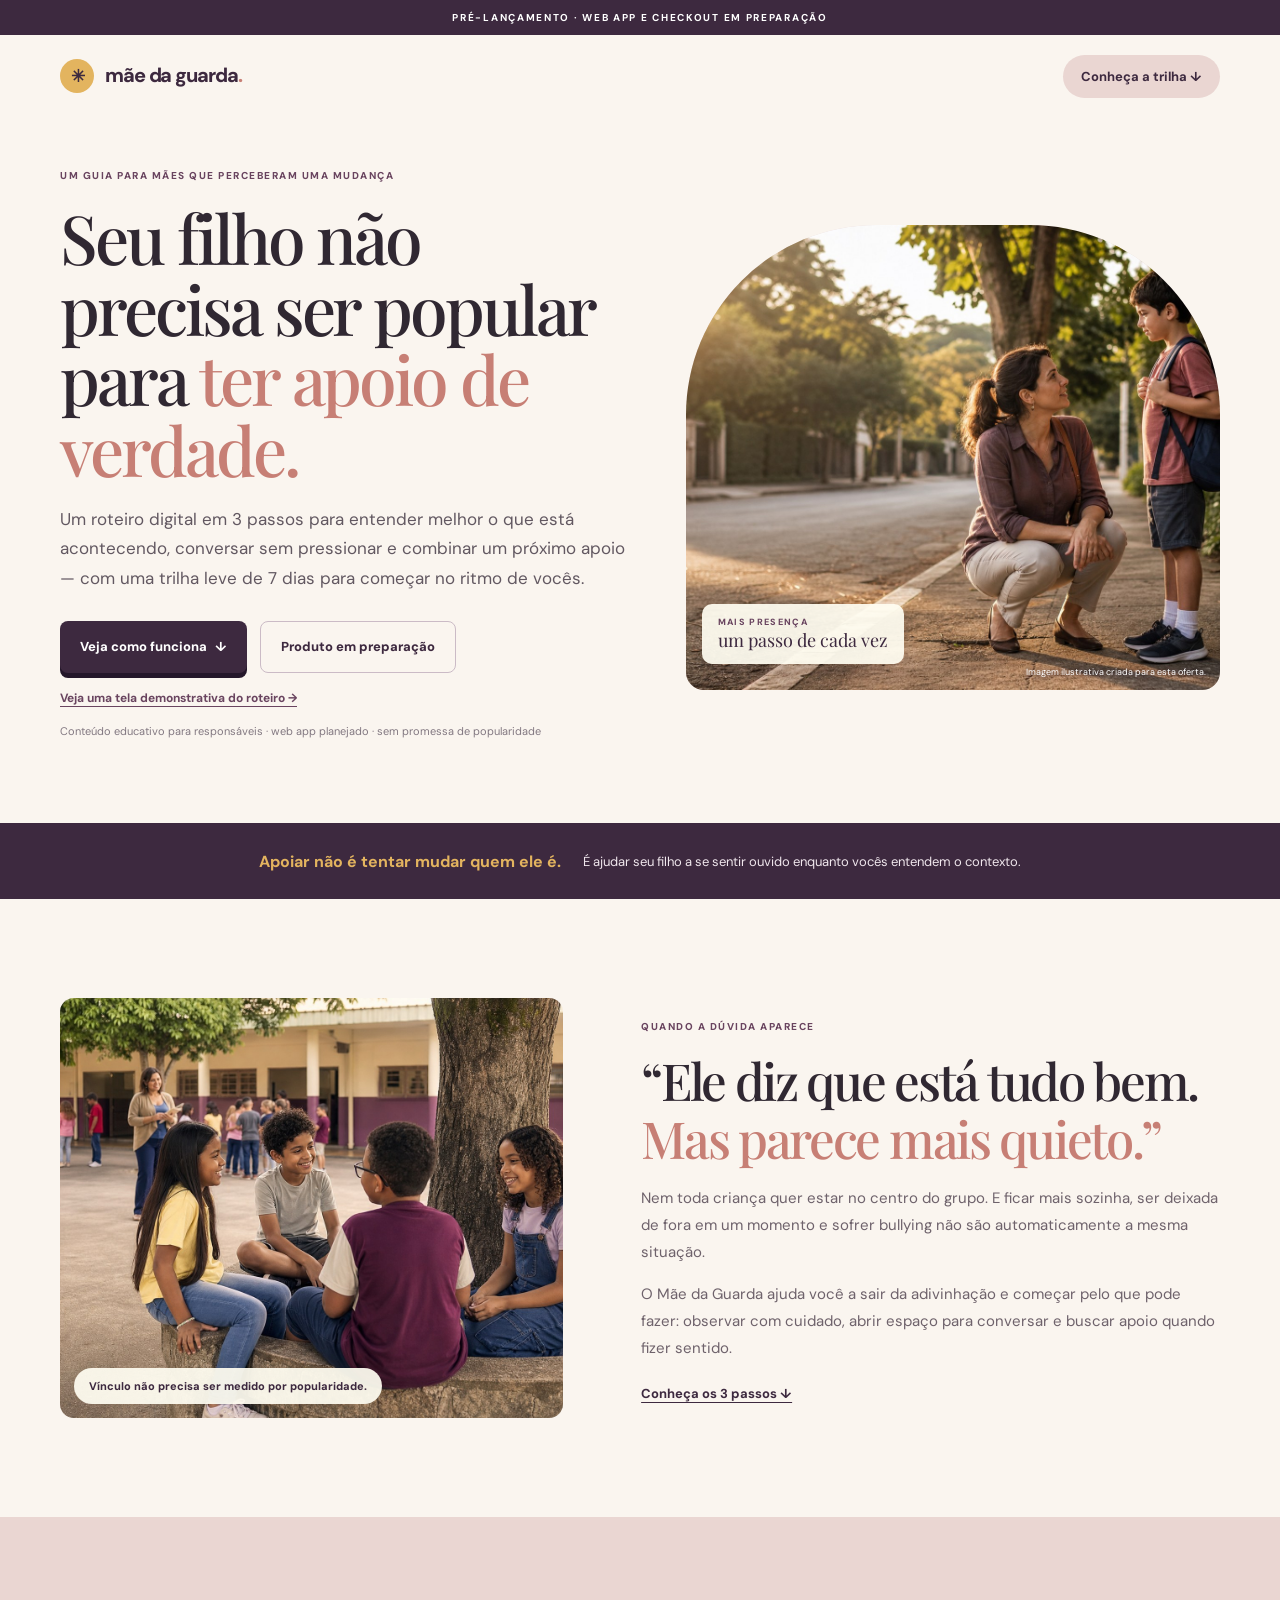
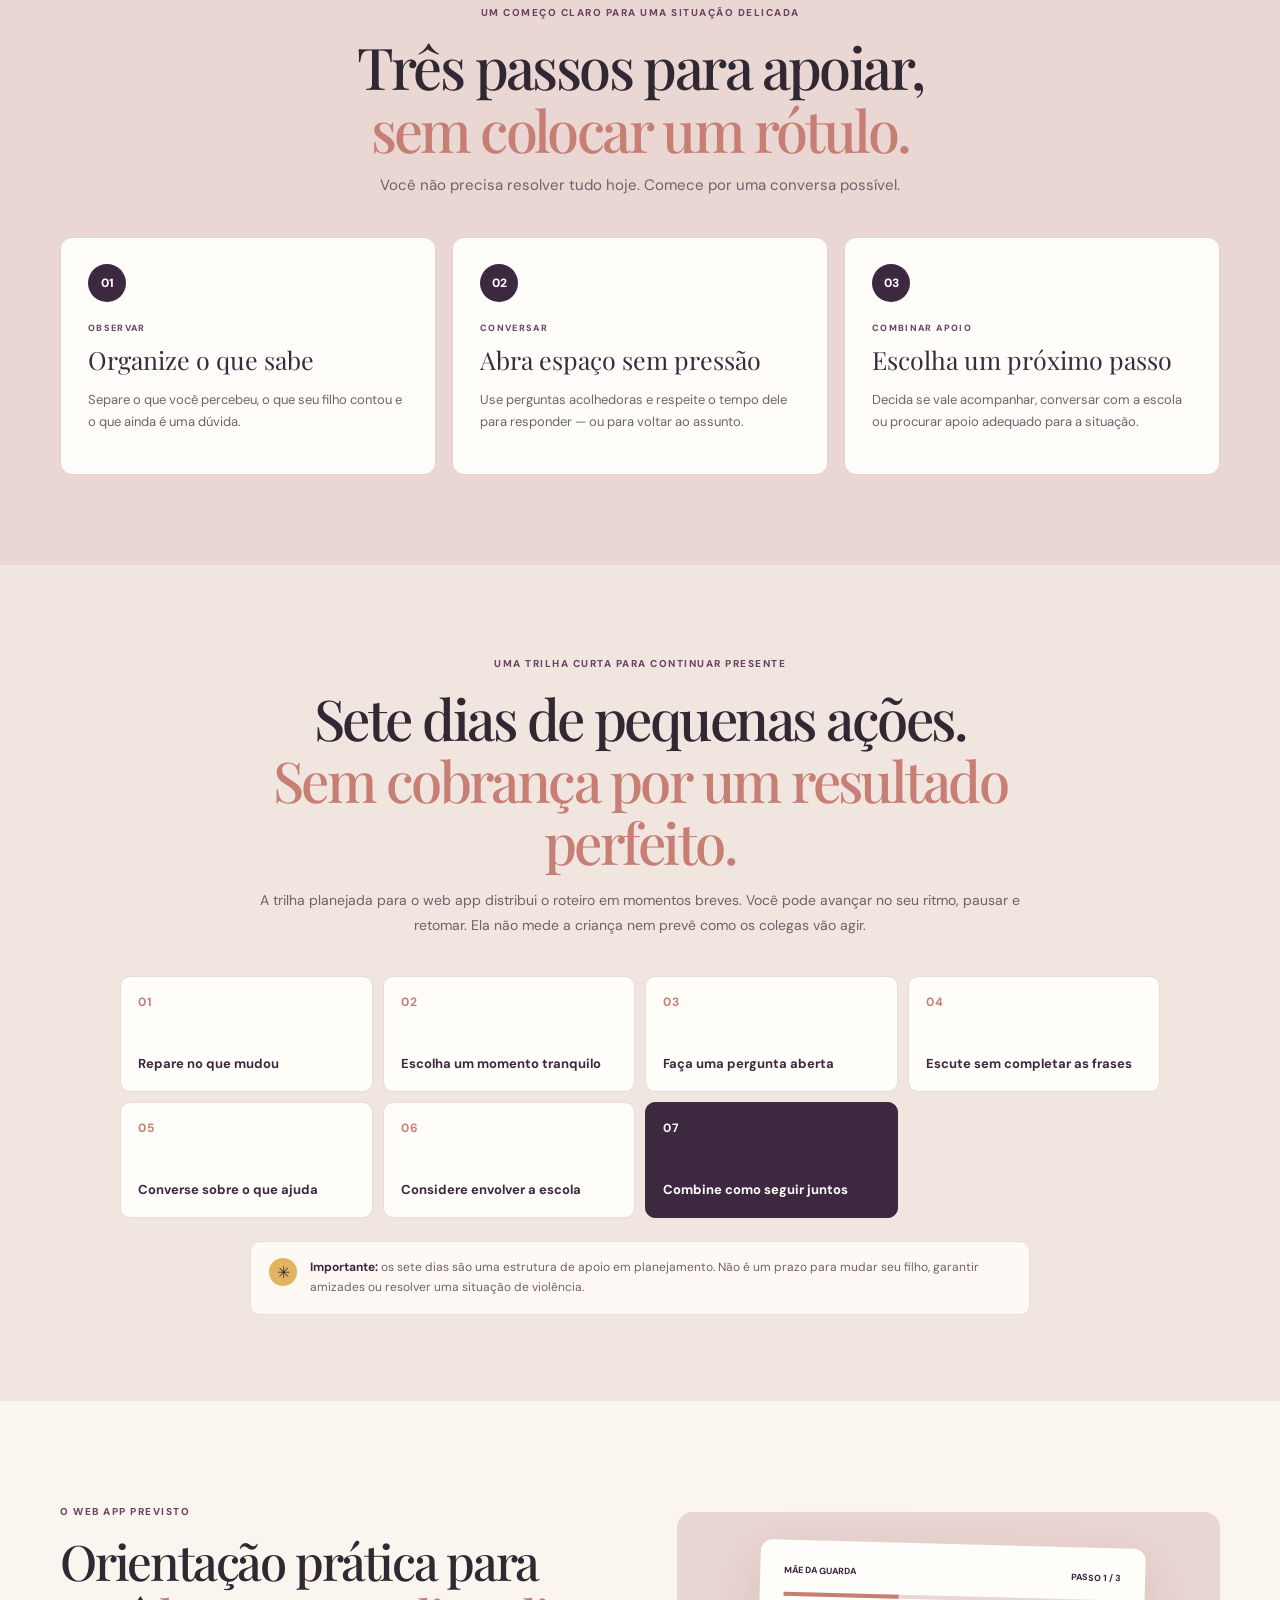
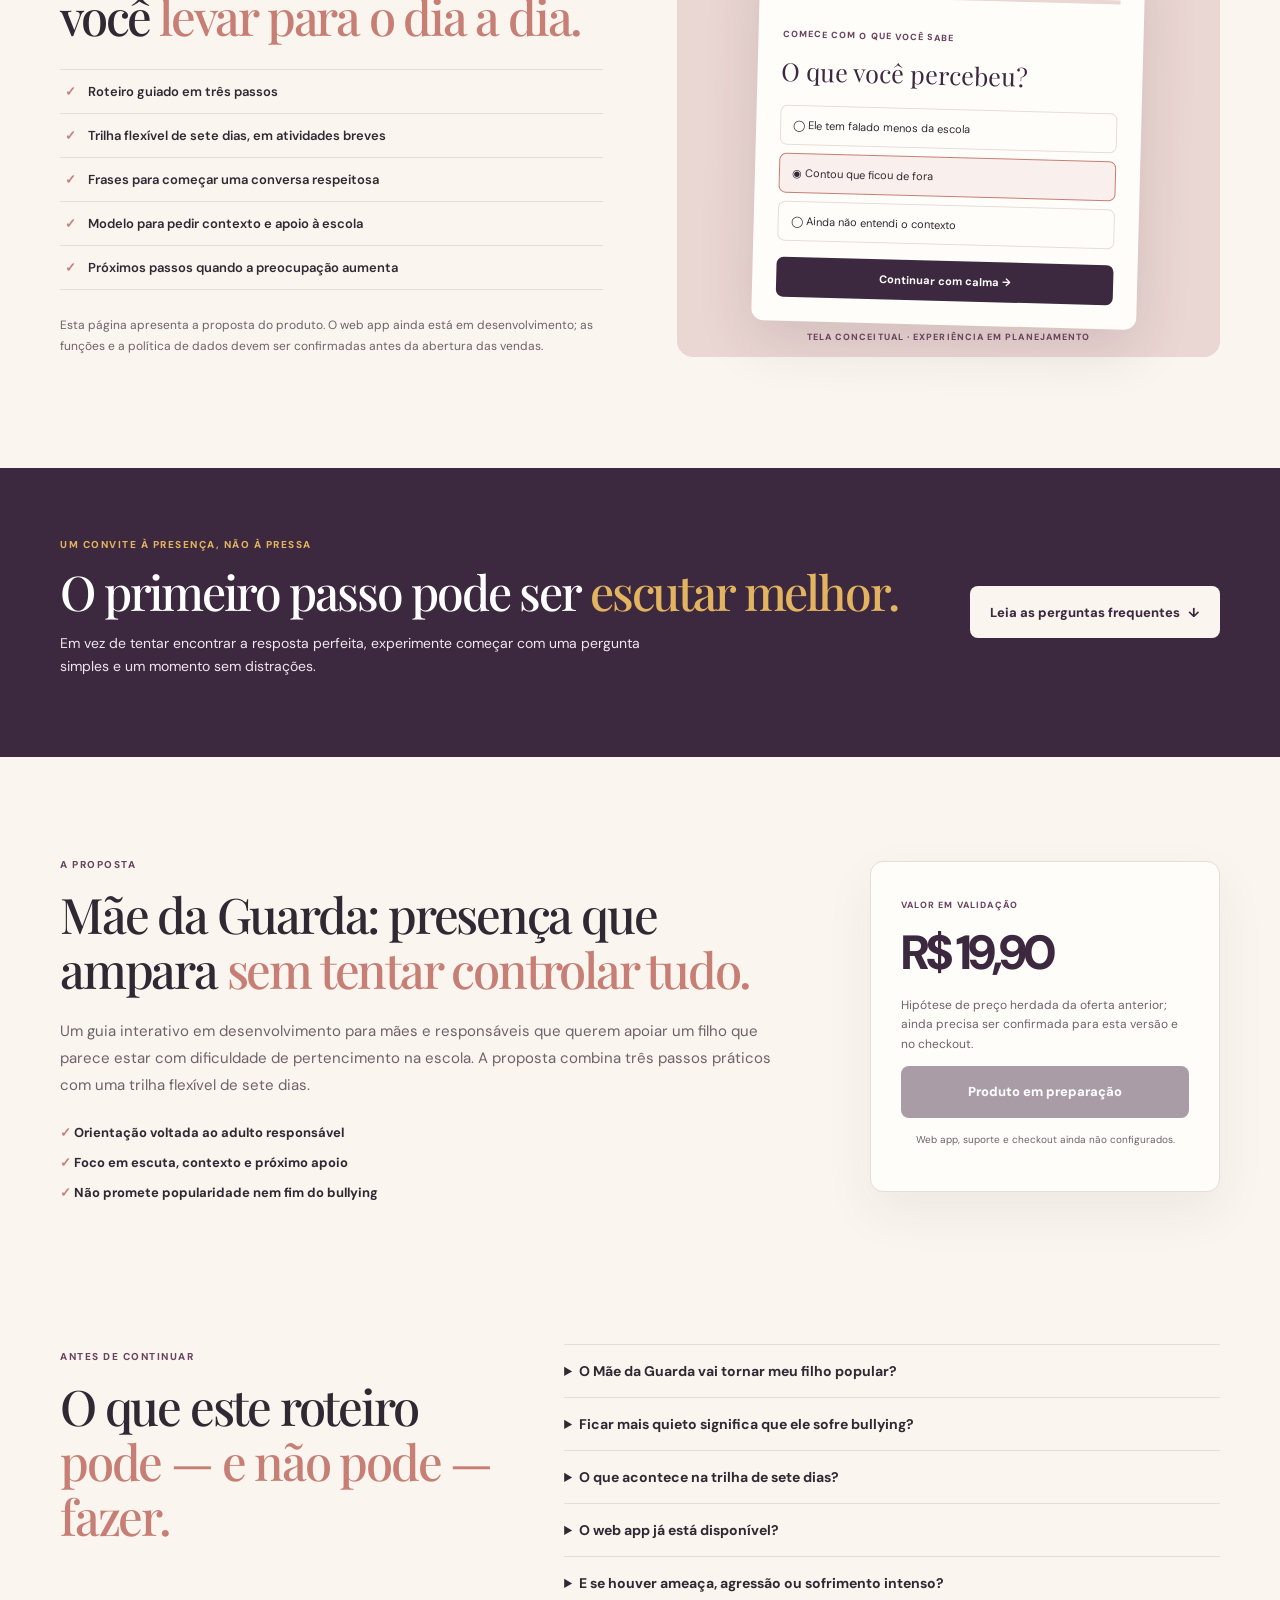
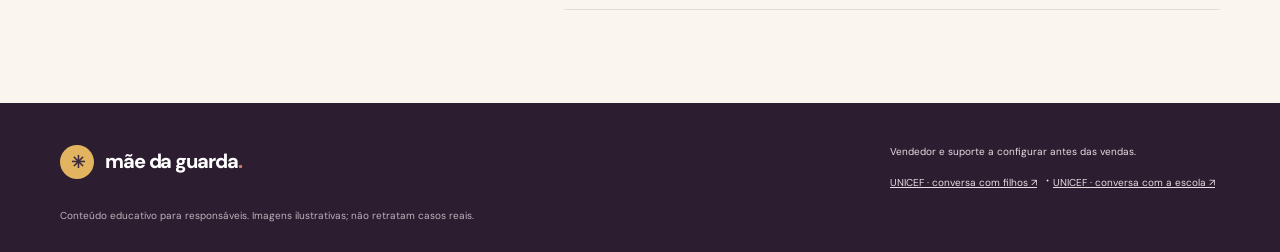
==== pagina-vendas/index.html @ db71e939 "Add files via upload" ====
<!doctype html>
<html lang="pt-BR">
<head>
  <meta charset="utf-8"><meta name="viewport" content="width=device-width,initial-scale=1">
  <meta name="theme-color" content="#3d293f">
  <meta name="description" content="Um roteiro digital em três passos e uma trilha leve de sete dias para apoiar seu filho quando ele parece ficar de fora — sem tentar transformá-lo em outra pessoa.">
  <meta property="og:title" content="Mãe da Guarda — presença que ampara">
  <meta property="og:description" content="Três passos para apoiar seu filho e uma trilha de sete dias para começar com calma.">
  <title>Mãe da Guarda — presença que ampara</title>
  <link rel="preconnect" href="https://fonts.googleapis.com"><link rel="preconnect" href="https://fonts.gstatic.com" crossorigin>
  <link href="https://fonts.googleapis.com/css2?family=DM+Sans:wght@400;500;600;700;800&family=Playfair+Display:ital,wght@0,400;0,500;1,400;1,500&display=swap" rel="stylesheet">
  <link rel="stylesheet" href="styles.css"><script src="config.js" defer></script><script src="page.js" defer></script>
</head>
<body>
  <div class="setup" id="setup-banner">PRÉ-LANÇAMENTO · WEB APP E CHECKOUT EM PREPARAÇÃO</div>
  <header class="top wrap"><a class="brand" href="index.html" aria-label="Mãe da Guarda"><span class="brand-icon">✳</span> mãe da guarda<span class="dot">.</span></a><a class="nav-link" href="#trilha">Conheça a trilha <span>↓</span></a></header>
  <main>
    <section class="hero wrap">
      <div class="hero-copy"><span class="eyebrow">UM GUIA PARA MÃES QUE PERCEBERAM UMA MUDANÇA</span>
        <h1>Seu filho não precisa ser popular para <em>ter apoio de verdade.</em></h1>
        <p class="lead">Um roteiro digital em 3 passos para entender melhor o que está acontecendo, conversar sem pressionar e combinar um próximo apoio — com uma trilha leve de 7 dias para começar no ritmo de vocês.</p>
        <div class="actions"><a class="button primary" href="#como-funciona">Veja como funciona <span>↓</span></a><button class="button secondary" data-buy disabled>Produto em preparação</button></div><a class="demo-link" href="amostra.html">Veja uma tela demonstrativa do roteiro →</a>
        <p class="meta">Conteúdo educativo para responsáveis · web app planejado · sem promessa de popularidade</p>
      </div>
      <figure class="hero-art"><img src="assets/hero-mae-filho.jpg" alt="Mãe escuta o filho no caminho para casa depois da escola"><figcaption>Imagem ilustrativa criada para esta oferta.</figcaption><div class="art-note"><span>MAIS PRESENÇA</span><b>um passo de cada vez</b></div></figure>
    </section>
    <section class="truth-bar"><div class="wrap truth-inner"><strong>Apoiar não é tentar mudar quem ele é.</strong><span>É ajudar seu filho a se sentir ouvido enquanto vocês entendem o contexto.</span></div></section>

    <section class="opening wrap"><div class="opening-image"><img src="assets/patio-escola.jpg" alt="Crianças conversam em grupo no pátio da escola"><span>Vínculo não precisa ser medido por popularidade.</span></div><div class="opening-copy"><span class="eyebrow">QUANDO A DÚVIDA APARECE</span><h2>“Ele diz que está tudo bem. <em>Mas parece mais quieto.”</em></h2><p>Nem toda criança quer estar no centro do grupo. E ficar mais sozinha, ser deixada de fora em um momento e sofrer bullying não são automaticamente a mesma situação.</p><p>O Mãe da Guarda ajuda você a sair da adivinhação e começar pelo que pode fazer: observar com cuidado, abrir espaço para conversar e buscar apoio quando fizer sentido.</p><a class="text-link" href="#como-funciona">Conheça os 3 passos ↓</a></div></section>

    <section class="method" id="como-funciona"><div class="wrap"><div class="section-head"><span class="eyebrow">UM COMEÇO CLARO PARA UMA SITUAÇÃO DELICADA</span><h2>Três passos para apoiar,<br><em>sem colocar um rótulo.</em></h2><p>Você não precisa resolver tudo hoje. Comece por uma conversa possível.</p></div><div class="steps">
      <article><span class="step-num">01</span><small>OBSERVAR</small><h3>Organize o que sabe</h3><p>Separe o que você percebeu, o que seu filho contou e o que ainda é uma dúvida.</p></article>
      <article><span class="step-num">02</span><small>CONVERSAR</small><h3>Abra espaço sem pressão</h3><p>Use perguntas acolhedoras e respeite o tempo dele para responder — ou para voltar ao assunto.</p></article>
      <article><span class="step-num">03</span><small>COMBINAR APOIO</small><h3>Escolha um próximo passo</h3><p>Decida se vale acompanhar, conversar com a escola ou procurar apoio adequado para a situação.</p></article>
    </div></div></section>

    <section class="trail" id="trilha"><div class="wrap trail-wrap"><div class="trail-intro"><span class="eyebrow">UMA TRILHA CURTA PARA CONTINUAR PRESENTE</span><h2>Sete dias de pequenas ações.<br><em>Sem cobrança por um resultado perfeito.</em></h2><p>A trilha planejada para o web app distribui o roteiro em momentos breves. Você pode avançar no seu ritmo, pausar e retomar. Ela não mede a criança nem prevê como os colegas vão agir.</p></div><div class="day-grid">
      <article><b>01</b><span>Repare no que mudou</span></article><article><b>02</b><span>Escolha um momento tranquilo</span></article><article><b>03</b><span>Faça uma pergunta aberta</span></article><article><b>04</b><span>Escute sem completar as frases</span></article><article><b>05</b><span>Converse sobre o que ajuda</span></article><article><b>06</b><span>Considere envolver a escola</span></article><article class="day-final"><b>07</b><span>Combine como seguir juntos</span></article>
    </div><div class="trail-note"><span class="spark">✳</span><p><strong>Importante:</strong> os sete dias são uma estrutura de apoio em planejamento. Não é um prazo para mudar seu filho, garantir amizades ou resolver uma situação de violência.</p></div></div></section>

    <section class="inside wrap"><div class="inside-copy"><span class="eyebrow">O WEB APP PREVISTO</span><h2>Orientação prática para você <em>levar para o dia a dia.</em></h2><ul><li>Roteiro guiado em três passos</li><li>Trilha flexível de sete dias, em atividades breves</li><li>Frases para começar uma conversa respeitosa</li><li>Modelo para pedir contexto e apoio à escola</li><li>Próximos passos quando a preocupação aumenta</li></ul><p>Esta página apresenta a proposta do produto. O web app ainda está em desenvolvimento; as funções e a política de dados devem ser confirmadas antes da abertura das vendas.</p></div><div class="inside-visual"><div class="mini-screen"><div class="screen-top"><span>MÃE DA GUARDA</span><span>PASSO 1 / 3</span></div><div class="screen-line"><i></i></div><span class="screen-label">COMECE COM O QUE VOCÊ SABE</span><h3>O que você percebeu?</h3><div class="screen-choice">◯ Ele tem falado menos da escola</div><div class="screen-choice active">◉ Contou que ficou de fora</div><div class="screen-choice">◯ Ainda não entendi o contexto</div><div class="screen-next">Continuar com calma →</div></div><span class="visual-caption">TELA CONCEITUAL · EXPERIÊNCIA EM PLANEJAMENTO</span></div></section>

    <section class="sample-band"><div class="wrap sample-inner"><div><span class="eyebrow">UM CONVITE À PRESENÇA, NÃO À PRESSA</span><h2>O primeiro passo pode ser <em>escutar melhor.</em></h2><p>Em vez de tentar encontrar a resposta perfeita, experimente começar com uma pergunta simples e um momento sem distrações.</p></div><a class="button light" href="#perguntas">Leia as perguntas frequentes <span>↓</span></a></div></section>

    <section class="offer wrap" id="oferta"><div class="offer-copy"><span class="eyebrow">A PROPOSTA</span><h2>Mãe da Guarda: presença que ampara <em>sem tentar controlar tudo.</em></h2><p>Um guia interativo em desenvolvimento para mães e responsáveis que querem apoiar um filho que parece estar com dificuldade de pertencimento na escola. A proposta combina três passos práticos com uma trilha flexível de sete dias.</p><div class="offer-points"><span>✓ Orientação voltada ao adulto responsável</span><span>✓ Foco em escuta, contexto e próximo apoio</span><span>✓ Não promete popularidade nem fim do bullying</span></div></div><div class="price-card"><span class="price-eyebrow">VALOR EM VALIDAÇÃO</span><div class="price">R$ 19,90</div><p>Hipótese de preço herdada da oferta anterior; ainda precisa ser confirmada para esta versão e no checkout.</p><button class="button primary full" data-buy disabled>Produto em preparação</button><small id="access-description">Web app, suporte e checkout ainda não configurados.</small></div></section>

    <section class="faq wrap" id="perguntas"><div><span class="eyebrow">ANTES DE CONTINUAR</span><h2>O que este roteiro <em>pode — e não pode — fazer.</em></h2></div><div class="faq-list"><details><summary>O Mãe da Guarda vai tornar meu filho popular?</summary><p>Não. Popularidade não pode ser garantida por um guia. A proposta é ajudar você a escutar, compreender melhor o contexto e escolher um apoio possível.</p></details><details><summary>Ficar mais quieto significa que ele sofre bullying?</summary><p>Não necessariamente. Uma mudança no comportamento, uma situação de exclusão e bullying podem ter contextos diferentes. Procure compreender o que aconteceu antes de concluir.</p></details><details><summary>O que acontece na trilha de sete dias?</summary><p>A trilha planejada apresenta pequenas ações para o responsável observar, conversar e pensar em próximos passos. Os sete dias não são uma promessa de resultado nem precisam ser cumpridos sem pausas.</p></details><details><summary>O web app já está disponível?</summary><p>Ainda não. Esta é a página de apresentação da oferta; o web app está em planejamento. A venda só deve ser ativada depois que a entrega, o suporte, a privacidade e o checkout estiverem definidos e testados.</p></details><details><summary>E se houver ameaça, agressão ou sofrimento intenso?</summary><p>Priorize a segurança e procure a escola, profissionais ou serviços locais adequados. Não espere uma trilha digital para pedir ajuda.</p></details></div></section>
  </main>
  <footer class="footer"><div class="wrap footer-inner"><a class="brand" href="index.html"><span class="brand-icon">✳</span> mãe da guarda<span class="dot">.</span></a><div><p id="seller-line">Vendedor e suporte a configurar antes das vendas.</p><nav class="legal-links"><a id="terms-link" hidden>Termos</a> <a id="privacy-link" hidden>Privacidade</a> <a id="refund-link" hidden>Reembolso</a> <a href="https://www.unicef.org/lac/en/parenting-lac/security-protection/how-talk-your-children-about-bullying" target="_blank" rel="noopener noreferrer">UNICEF · conversa com filhos ↗</a> · <a href="https://www.unicef.org/parenting/child-care/how-talk-school-about-bullying" target="_blank" rel="noopener noreferrer">UNICEF · conversa com a escola ↗</a></nav></div></div><div class="wrap footnote">Conteúdo educativo para responsáveis. Imagens ilustrativas; não retratam casos reais.</div></footer>
</body></html>
---- pagina-vendas/styles.css ----
@import url('https://fonts.googleapis.com/css2?family=DM+Sans:wght@400;500;600;700;800&family=Playfair+Display:ital,wght@0,400;0,500;1,400;1,500&display=swap');
:root{--plum:#3d293f;--berry:#69445f;--rose:#c77f75;--blush:#ead6d2;--cream:#faf5ef;--ink:#302832;--muted:#6e626b;--line:#e7dcd7;--white:#fffdfa;--gold:#e3b45f}*{box-sizing:border-box}html{scroll-behavior:smooth}body{margin:0;background:var(--cream);color:var(--ink);font-family:'DM Sans',Arial,sans-serif}a{color:inherit}button,a{font:inherit}.wrap{width:min(1160px,calc(100% - 48px));margin-inline:auto}.setup{background:var(--plum);color:#fff;text-align:center;font-size:10px;font-weight:700;letter-spacing:.17em;padding:11px}.top{height:82px;display:flex;align-items:center;justify-content:space-between}.brand{text-decoration:none;font-weight:800;font-size:20px;letter-spacing:-.055em;color:var(--plum)}.brand-icon{display:inline-grid;place-items:center;border-radius:50%;width:34px;height:34px;color:var(--plum);background:var(--gold);font-size:17px;margin-right:7px}.dot{color:var(--rose)}.nav-link,.text-link{font-size:13px;font-weight:700;text-underline-offset:4px}.nav-link{text-decoration:none;background:var(--blush);border-radius:40px;padding:13px 18px;color:var(--plum)}.eyebrow{font-size:10px;font-weight:800;letter-spacing:.15em;color:var(--berry)}.hero{display:grid;grid-template-columns:1.03fr .97fr;gap:58px;align-items:center;padding:46px 0 72px}.hero h1,.opening h2,.section-head h2,.trail h2,.inside h2,.sample-inner h2,.offer h2,.faq h2{font-family:'Playfair Display',Georgia,serif;font-weight:500;letter-spacing:-.045em}.hero h1{font-size:clamp(44px,5.3vw,68px);line-height:1.04;margin:18px 0 21px;max-width:650px}.hero h1 em,.opening h2 em,.section-head h2 em,.trail h2 em,.inside h2 em,.sample-inner h2 em,.offer h2 em,.faq h2 em{color:var(--rose);font-style:normal}.lead{font-size:17px;line-height:1.72;color:#625861;max-width:590px}.actions{display:flex;gap:13px;align-items:center;flex-wrap:wrap;margin:28px 0 0}.button{display:inline-flex;justify-content:center;align-items:center;gap:8px;text-decoration:none;border:0;border-radius:8px;padding:16px 20px;font-size:13px;font-weight:800;min-height:52px}.primary{background:var(--plum);color:#fff;box-shadow:0 5px 0 #24172a}.primary:disabled{background:#a99ca6;color:#fff;box-shadow:none;cursor:not-allowed}.secondary{background:transparent;border:1px solid #cbbbc6;color:var(--plum)}.secondary:disabled{cursor:not-allowed}.full{width:100%}.text-link{color:var(--plum)}.meta{font-size:11px;color:#827881;margin-top:16px;line-height:1.6}.demo-link{display:inline-block;margin-top:17px;font-size:12px;font-weight:700;color:var(--berry);text-underline-offset:4px}.hero-art{margin:0;position:relative;min-height:465px;overflow:hidden;border-radius:190px 190px 18px 18px;background:var(--blush)}.hero-art img{position:absolute;width:100%;height:100%;object-fit:cover;inset:0}.hero-art figcaption{position:absolute;bottom:12px;right:14px;color:#fff;font-size:9px;text-shadow:0 1px 5px #221325}.art-note{position:absolute;left:16px;bottom:26px;background:#fffdf2ed;padding:12px 16px;border-radius:10px;box-shadow:0 10px 25px #24172a24}.art-note span{display:block;font-size:9px;letter-spacing:.15em;color:var(--berry);font-weight:800}.art-note b{font:18px 'Playfair Display',serif;color:var(--plum)}.truth-bar{background:var(--plum);color:var(--white)}.truth-inner{min-height:76px;display:flex;gap:22px;justify-content:center;align-items:center}.truth-inner strong{color:var(--gold)}.truth-inner span{font-size:13px;color:#f0e7ed}.opening{display:grid;grid-template-columns:.93fr 1.07fr;gap:78px;align-items:center;padding:99px 0}.opening-image{position:relative;border-radius:14px;overflow:hidden;background:var(--blush);height:420px}.opening-image img{width:100%;height:100%;object-fit:cover}.opening-image span{position:absolute;bottom:14px;left:14px;border-radius:25px;background:#fffdf2ed;padding:11px 15px;color:var(--plum);font-size:11px;font-weight:800}.opening h2{font-size:clamp(35px,4vw,51px);line-height:1.13;margin:17px 0}.opening-copy p,.inside-copy>p,.offer-copy>p{color:var(--muted);font-size:15px;line-height:1.8}.opening-copy .text-link{display:inline-block;margin-top:8px}.method{background:var(--blush);padding:83px 0 90px}.section-head{text-align:center;max-width:720px;margin:0 auto 42px}.section-head h2{font-size:clamp(39px,4.5vw,59px);line-height:1.08;margin:14px 0}.section-head p{color:var(--muted);font-size:15px}.steps{display:grid;grid-template-columns:repeat(3,1fr);gap:16px}.steps article{background:var(--white);padding:26px 27px 28px;border:1px solid #e1d2d0;border-radius:12px;min-height:220px}.step-num{display:grid;place-items:center;background:var(--plum);color:white;border-radius:50%;width:38px;height:38px;font-size:12px;font-weight:800}.steps small{display:block;margin-top:20px;color:var(--berry);font-size:9px;letter-spacing:.15em;font-weight:800}.steps h3{font:25px 'Playfair Display',Georgia,serif;margin:9px 0;color:var(--plum)}.steps p{font-size:13px;line-height:1.7;color:var(--muted)}.trail{background:#f1e5df;padding:86px 0}.trail-wrap{max-width:1040px}.trail-intro{text-align:center;max-width:760px;margin:0 auto 38px}.trail h2{font-size:clamp(36px,4.4vw,57px);line-height:1.1;margin:15px 0}.trail-intro p{color:var(--muted);font-size:14px;line-height:1.8}.day-grid{display:grid;grid-template-columns:repeat(4,1fr);gap:10px}.day-grid article{min-height:116px;background:var(--white);border:1px solid var(--line);border-radius:10px;padding:17px;display:flex;flex-direction:column;justify-content:space-between}.day-grid b{font-size:12px;color:var(--rose);letter-spacing:.1em}.day-grid span{font-size:13px;font-weight:700;line-height:1.45;color:var(--plum)}.day-grid .day-final{background:var(--plum);border-color:var(--plum)}.day-final b,.day-final span{color:#fff}.trail-note{display:flex;gap:13px;align-items:flex-start;max-width:780px;margin:23px auto 0;padding:16px 18px;background:#fff9f5;border:1px solid #e7dcd7;border-radius:10px}.trail-note p{font-size:12px;line-height:1.65;color:var(--muted);margin:0}.trail-note strong{color:var(--plum)}.spark{display:grid;place-items:center;flex:0 0 28px;height:28px;border-radius:50%;background:var(--gold);color:var(--plum)}.inside{display:grid;grid-template-columns:1fr 1fr;gap:74px;align-items:center;padding:98px 0}.inside h2,.offer h2,.faq h2{font-size:clamp(34px,4vw,49px);line-height:1.12;margin:14px 0 21px}.inside-copy ul{list-style:none;margin:25px 0;padding:0}.inside-copy li{border-top:1px solid var(--line);padding:13px 5px;font-size:13px;font-weight:600}.inside-copy li:before{content:'✓';color:var(--rose);font-weight:900;margin-right:12px}.inside-copy li:last-child{border-bottom:1px solid var(--line)}.inside-copy>p{font-size:12px}.inside-visual{min-height:400px;background:var(--blush);border-radius:16px;display:grid;place-items:center;position:relative;padding:32px}.mini-screen{width:min(100%,385px);background:var(--white);border-radius:12px;padding:24px;box-shadow:0 18px 55px #3d293f24;transform:rotate(1.5deg)}.screen-top{display:flex;justify-content:space-between;font-size:9px;font-weight:800;color:var(--plum)}.screen-line{height:4px;background:var(--blush);margin:16px 0 25px}.screen-line i{display:block;width:34%;height:100%;background:var(--rose)}.screen-label{font-size:9px;letter-spacing:.12em;color:var(--berry);font-weight:800}.mini-screen h3{font:25px 'Playfair Display',serif;margin:12px 0 18px;color:var(--plum)}.screen-choice{padding:12px;border:1px solid var(--line);border-radius:7px;margin:8px 0;font-size:11px}.screen-choice.active{border-color:var(--rose);background:#f9efec}.screen-next{background:var(--plum);color:white;border-radius:7px;text-align:center;padding:13px;margin-top:16px;font-size:11px;font-weight:700}.visual-caption{position:absolute;bottom:14px;font-size:9px;letter-spacing:.12em;color:var(--berry);font-weight:800;text-align:center}.sample-band{background:var(--plum);color:white;padding:64px 0}.sample-inner{display:flex;justify-content:space-between;align-items:center;gap:48px}.sample-inner h2{font-size:clamp(33px,4vw,48px);line-height:1.1;margin:12px 0}.sample-inner h2 em{color:var(--gold)}.sample-inner p{max-width:580px;color:#f0e7ed;line-height:1.7;font-size:14px}.sample-inner .eyebrow{color:var(--gold)}.light{background:var(--cream);color:var(--plum);white-space:nowrap}.offer{display:grid;grid-template-columns:1fr 350px;gap:82px;align-items:center;padding:95px 0}.offer-points{display:grid;gap:13px;margin-top:25px;font-size:13px;font-weight:700}.offer-points span::first-letter{color:var(--rose)}.price-card{background:var(--white);border:1px solid var(--line);padding:30px;border-radius:13px;box-shadow:0 20px 50px #3d293f10}.price-eyebrow{font-size:9px;letter-spacing:.13em;font-weight:800;color:var(--berry)}.price{font-size:48px;font-weight:800;letter-spacing:-.07em;margin:8px 0;color:var(--plum)}.price-card p{font-size:12px;color:var(--muted);line-height:1.6}.price-card small{display:block;margin:14px 0;text-align:center;color:var(--muted);font-size:10px;line-height:1.5}.faq{display:grid;grid-template-columns:.8fr 1.2fr;gap:67px;padding:48px 0 93px}.faq-list details{border-top:1px solid var(--line);padding:17px 0}.faq-list details:last-child{border-bottom:1px solid var(--line)}.faq-list summary{cursor:pointer;font-weight:700;font-size:14px}.faq-list p{color:var(--muted);font-size:13px;line-height:1.7;margin:12px 0 0}.footer{background:#2c1d30;color:#f9f2ee;padding:30px 0}.footer-inner{display:flex;justify-content:space-between;align-items:center;gap:24px}.footer .brand{color:white}.footer .brand-icon{color:var(--plum)}.footer p,.footer a:not(.brand){color:#e9dce3;font-size:10px;line-height:1.7}.legal-links a{margin-right:5px}.footnote{font-size:10px;color:#c2b0bc;margin-top:18px}.nav-link:focus-visible,.button:focus-visible,a:focus-visible,summary:focus-visible{outline:3px solid var(--gold);outline-offset:3px}
@media(max-width:820px){.hero{gap:34px}.opening{gap:45px}.inside{gap:42px}.offer{gap:42px}.faq{gap:38px}}
@media(max-width:640px){.wrap{width:calc(100% - 34px)}.setup{font-size:8px}.top{height:67px}.brand{font-size:16px}.brand-icon{width:29px;height:29px}.nav-link{font-size:10px;padding:11px}.hero{display:flex;flex-direction:column;gap:21px;padding:24px 0 42px}.hero-art{order:-1;width:100%;min-height:285px;border-radius:95px 95px 14px 14px}.hero h1{font-size:42px;margin:14px 0}.lead{font-size:15px;line-height:1.7}.actions{display:grid;grid-template-columns:1fr;gap:10px;margin-top:22px}.actions .button{text-align:center}.meta{text-align:center}.truth-inner{display:block;padding:18px 0;text-align:center;line-height:1.7}.truth-inner strong,.truth-inner span{display:block}.truth-inner span{font-size:12px}.opening{grid-template-columns:1fr;gap:27px;padding:57px 0}.opening-image{height:260px}.opening h2{font-size:37px}.opening-copy p{font-size:14px}.method{padding:58px 0}.section-head{margin-bottom:26px}.section-head h2{font-size:38px}.steps{grid-template-columns:1fr;gap:10px}.steps article{min-height:0;padding:20px}.steps small{margin-top:15px}.steps h3{font-size:23px}.trail{padding:58px 0}.trail-intro{margin-bottom:25px}.trail h2{font-size:37px}.day-grid{grid-template-columns:repeat(2,1fr);gap:8px}.day-grid article{min-height:104px;padding:14px}.day-grid span{font-size:12px}.trail-note{margin-top:16px;padding:14px}.inside{grid-template-columns:1fr;gap:23px;padding:60px 0}.inside h2,.offer h2,.faq h2{font-size:35px}.inside-visual{min-height:330px;padding:21px}.sample-band{padding:49px 0}.sample-inner{display:grid;gap:18px}.sample-inner h2{font-size:35px}.sample-inner .button{width:100%}.offer{grid-template-columns:1fr;gap:23px;padding:60px 0}.price-card{padding:23px}.faq{grid-template-columns:1fr;gap:18px;padding:25px 0 58px}.faq h2{font-size:34px}.footer-inner{display:grid;gap:9px}.footnote{line-height:1.5}}
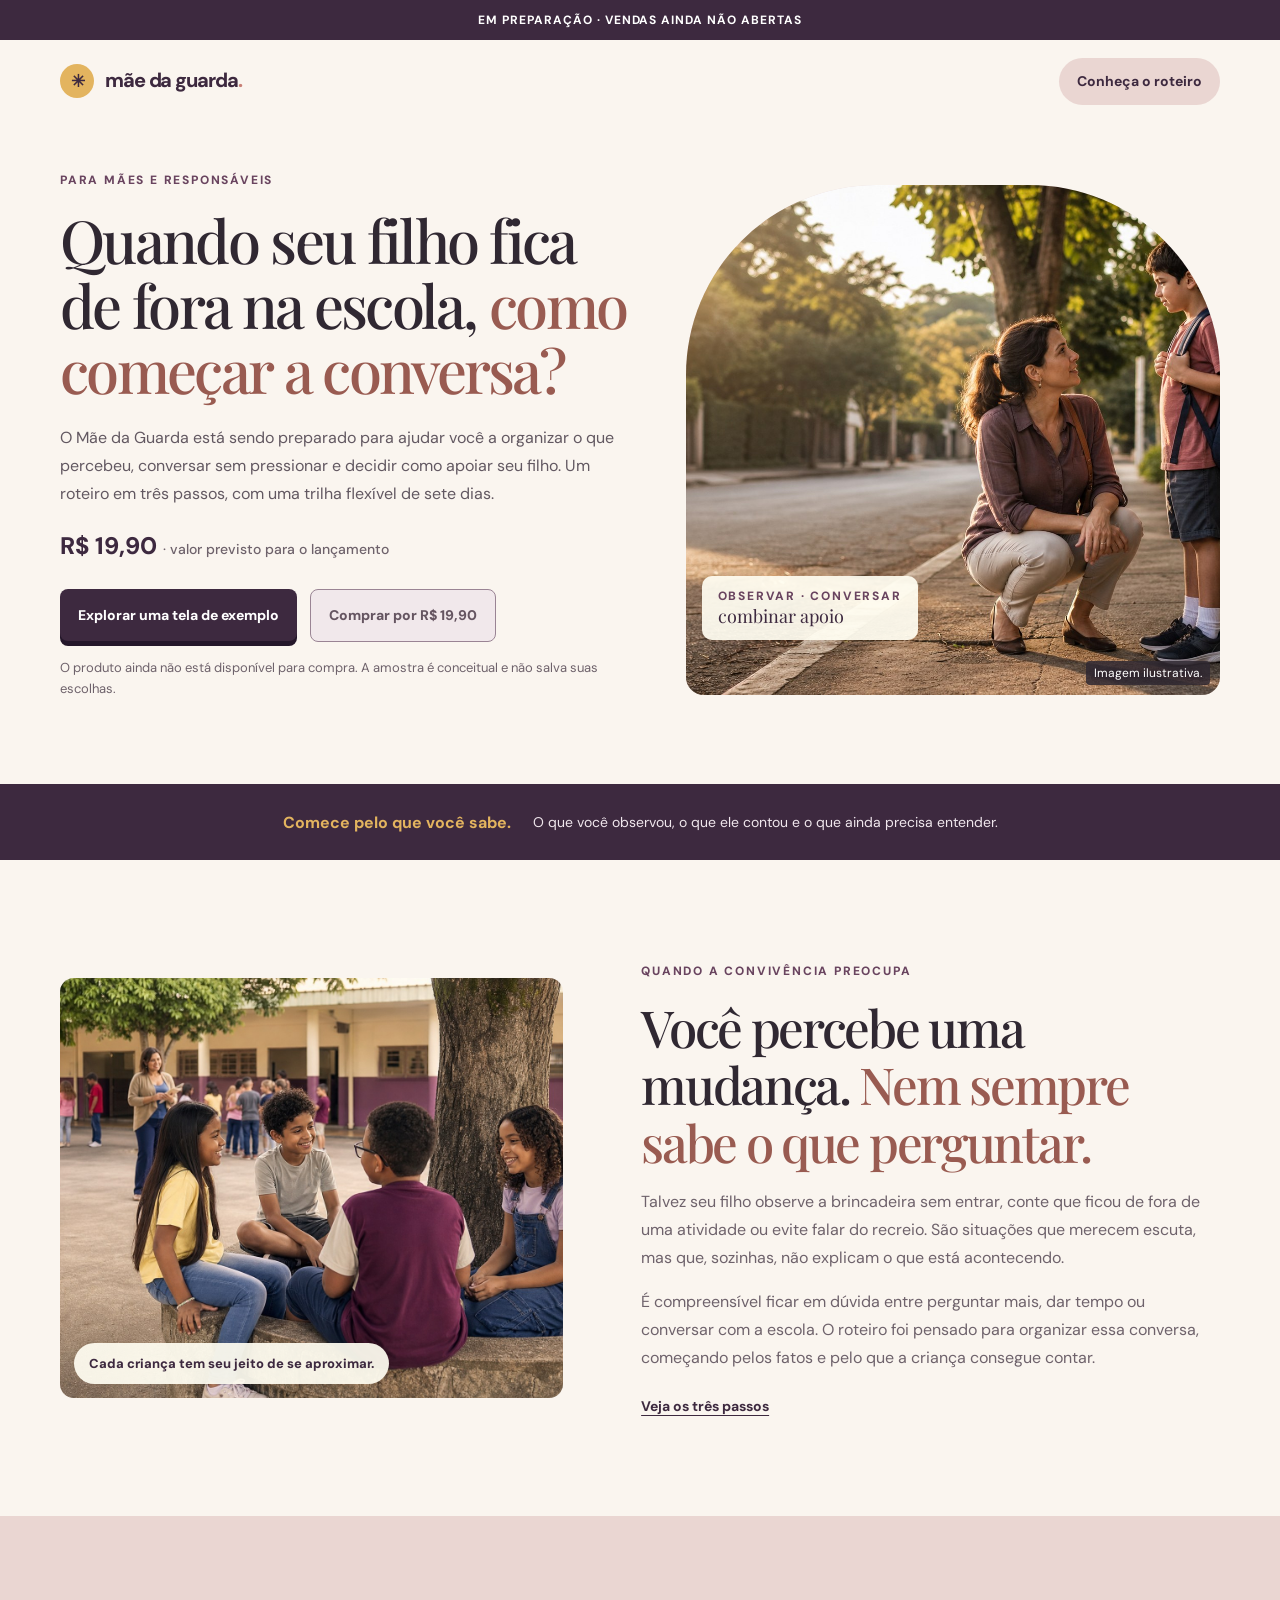
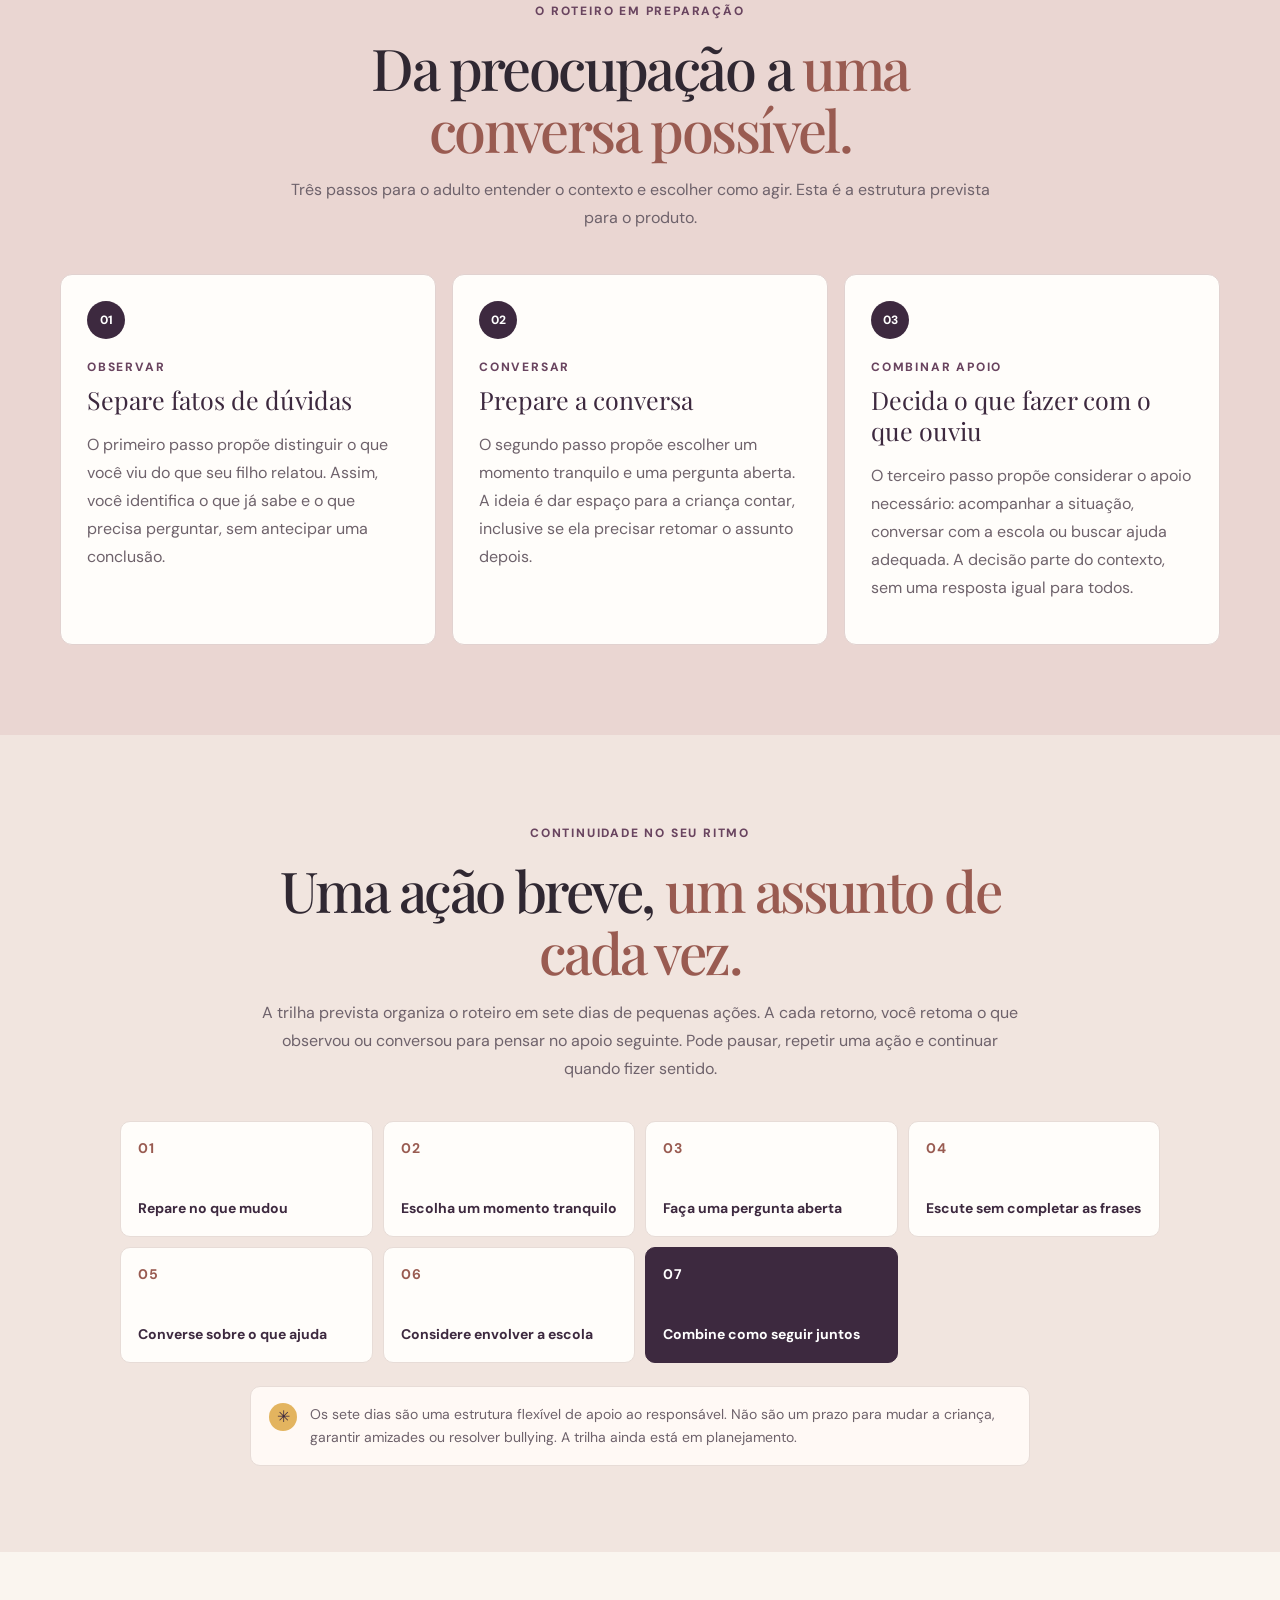
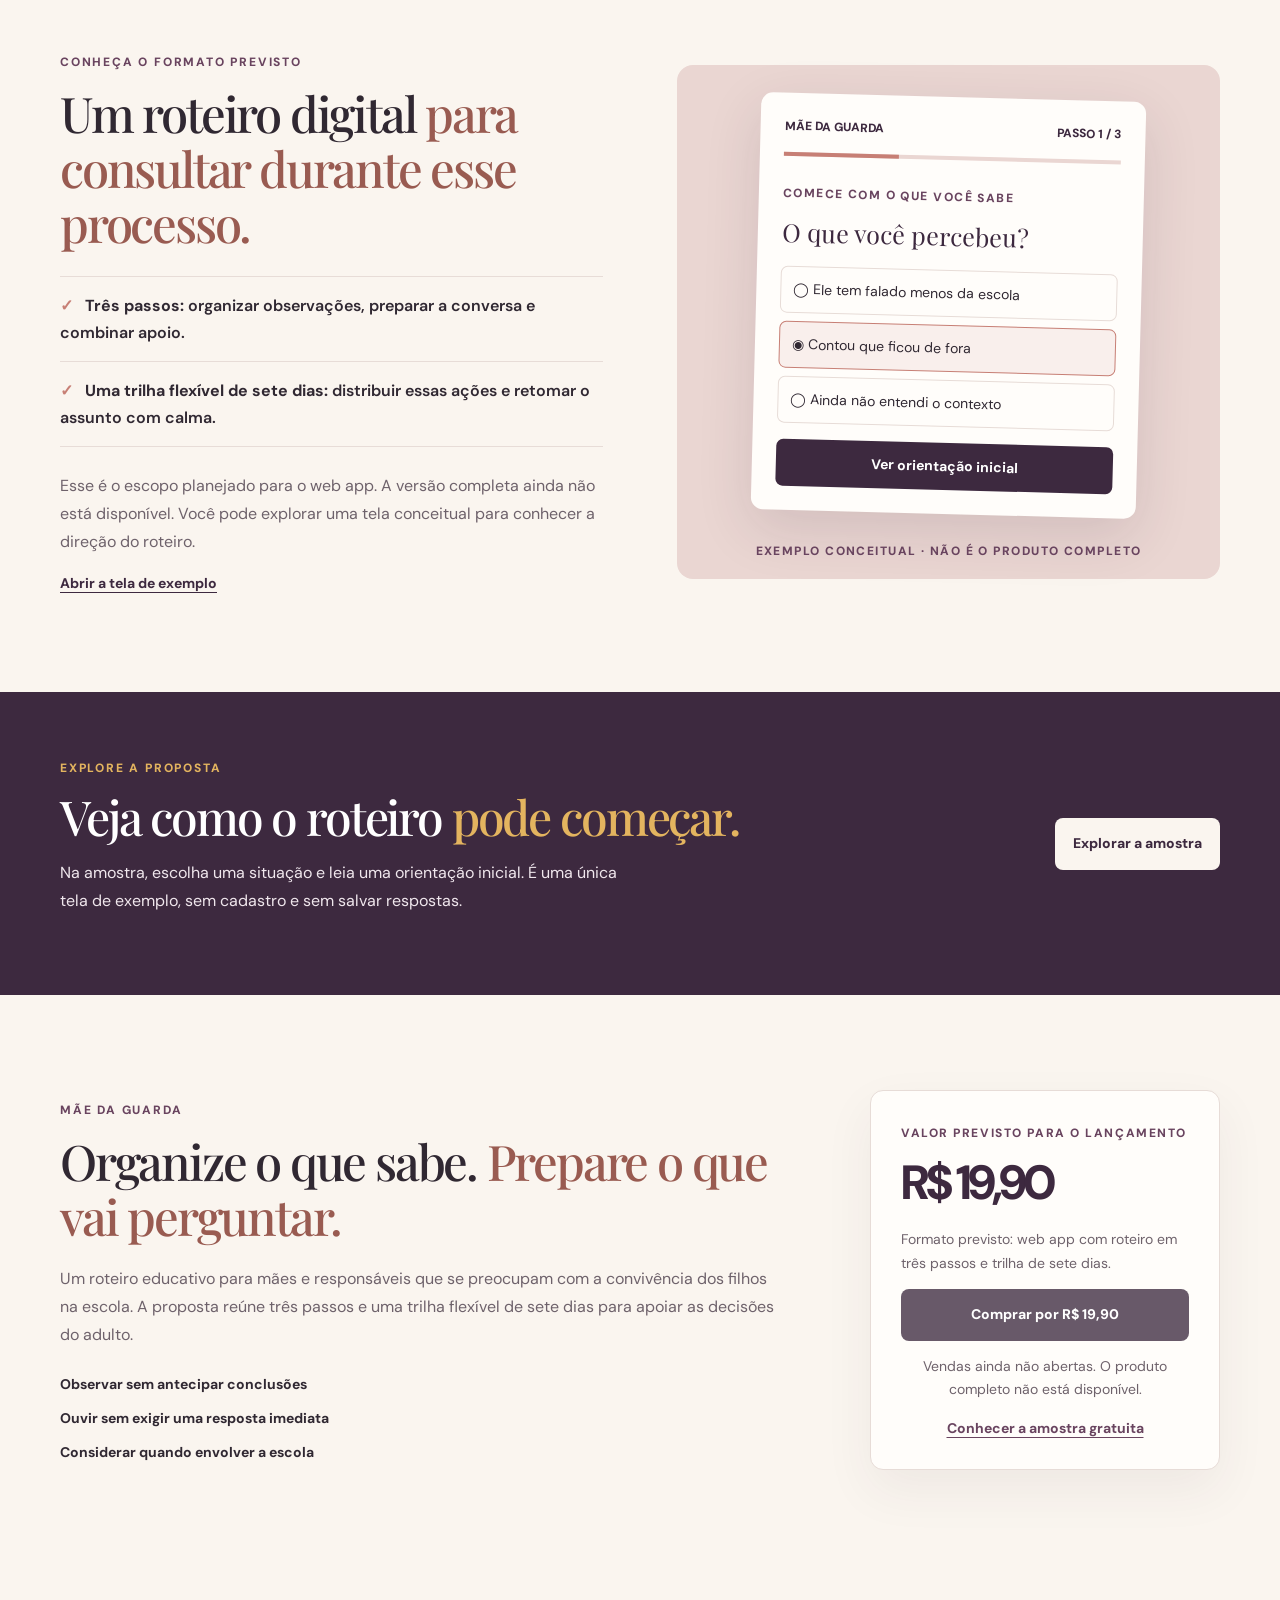
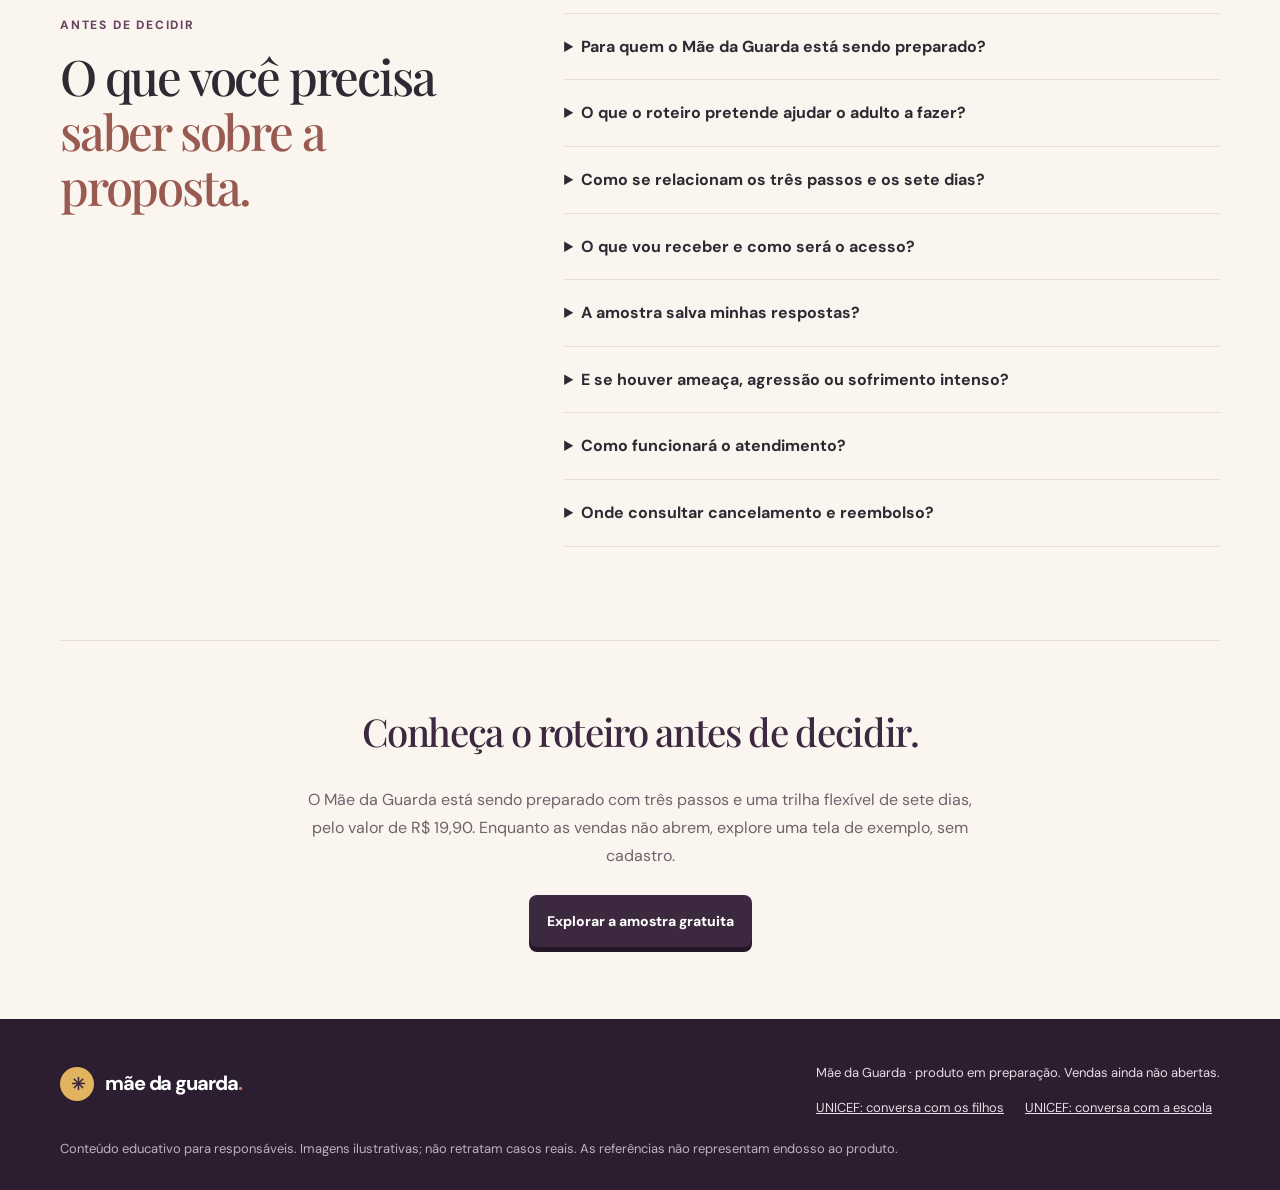
==== commit 40a3e8a5: "Revisa comunicação, leitura e amostra do Mãe da Guarda" ====
--- a/pagina-vendas/index.html
+++ b/pagina-vendas/index.html
@@ -1,50 +1,41 @@
 <!doctype html>
 <html lang="pt-BR">
 <head>
-  <meta charset="utf-8"><meta name="viewport" content="width=device-width,initial-scale=1">
-  <meta name="theme-color" content="#3d293f">
-  <meta name="description" content="Um roteiro digital em três passos e uma trilha leve de sete dias para apoiar seu filho quando ele parece ficar de fora — sem tentar transformá-lo em outra pessoa.">
-  <meta property="og:title" content="Mãe da Guarda — presença que ampara">
-  <meta property="og:description" content="Três passos para apoiar seu filho e uma trilha de sete dias para começar com calma.">
-  <title>Mãe da Guarda — presença que ampara</title>
-  <link rel="preconnect" href="https://fonts.googleapis.com"><link rel="preconnect" href="https://fonts.gstatic.com" crossorigin>
-  <link href="https://fonts.googleapis.com/css2?family=DM+Sans:wght@400;500;600;700;800&family=Playfair+Display:ital,wght@0,400;0,500;1,400;1,500&display=swap" rel="stylesheet">
-  <link rel="stylesheet" href="styles.css"><script src="config.js" defer></script><script src="page.js" defer></script>
+<meta charset="utf-8"><meta name="viewport" content="width=device-width,initial-scale=1"><meta name="theme-color" content="#3d293f">
+<meta name="description" content="Quando seu filho conta que ficou de fora na escola, por onde começar? Conheça o Mãe da Guarda: um roteiro em preparação para observar, conversar e combinar apoio. R$ 19,90. Vendas ainda não abertas.">
+<meta property="og:title" content="Mãe da Guarda | Saiba por onde começar a conversa"><meta property="og:description" content="Um roteiro em três passos para organizar o que você sabe e preparar uma conversa sobre a convivência na escola. Produto em preparação. R$ 19,90.">
+<title>Mãe da Guarda | Saiba por onde começar a conversa</title>
+<link rel="preconnect" href="https://fonts.googleapis.com"><link rel="preconnect" href="https://fonts.gstatic.com" crossorigin><link href="https://fonts.googleapis.com/css2?family=DM+Sans:wght@400;500;600;700;800&family=Playfair+Display:ital,wght@0,400;0,500;1,400;1,500&display=swap" rel="stylesheet">
+<link rel="stylesheet" href="styles.css"><script src="config.js" defer></script><script src="page.js" defer></script>
 </head>
 <body>
-  <div class="setup" id="setup-banner">PRÉ-LANÇAMENTO · WEB APP E CHECKOUT EM PREPARAÇÃO</div>
-  <header class="top wrap"><a class="brand" href="index.html" aria-label="Mãe da Guarda"><span class="brand-icon">✳</span> mãe da guarda<span class="dot">.</span></a><a class="nav-link" href="#trilha">Conheça a trilha <span>↓</span></a></header>
-  <main>
-    <section class="hero wrap">
-      <div class="hero-copy"><span class="eyebrow">UM GUIA PARA MÃES QUE PERCEBERAM UMA MUDANÇA</span>
-        <h1>Seu filho não precisa ser popular para <em>ter apoio de verdade.</em></h1>
-        <p class="lead">Um roteiro digital em 3 passos para entender melhor o que está acontecendo, conversar sem pressionar e combinar um próximo apoio — com uma trilha leve de 7 dias para começar no ritmo de vocês.</p>
-        <div class="actions"><a class="button primary" href="#como-funciona">Veja como funciona <span>↓</span></a><button class="button secondary" data-buy disabled>Produto em preparação</button></div><a class="demo-link" href="amostra.html">Veja uma tela demonstrativa do roteiro →</a>
-        <p class="meta">Conteúdo educativo para responsáveis · web app planejado · sem promessa de popularidade</p>
-      </div>
-      <figure class="hero-art"><img src="assets/hero-mae-filho.jpg" alt="Mãe escuta o filho no caminho para casa depois da escola"><figcaption>Imagem ilustrativa criada para esta oferta.</figcaption><div class="art-note"><span>MAIS PRESENÇA</span><b>um passo de cada vez</b></div></figure>
-    </section>
-    <section class="truth-bar"><div class="wrap truth-inner"><strong>Apoiar não é tentar mudar quem ele é.</strong><span>É ajudar seu filho a se sentir ouvido enquanto vocês entendem o contexto.</span></div></section>
-
-    <section class="opening wrap"><div class="opening-image"><img src="assets/patio-escola.jpg" alt="Crianças conversam em grupo no pátio da escola"><span>Vínculo não precisa ser medido por popularidade.</span></div><div class="opening-copy"><span class="eyebrow">QUANDO A DÚVIDA APARECE</span><h2>“Ele diz que está tudo bem. <em>Mas parece mais quieto.”</em></h2><p>Nem toda criança quer estar no centro do grupo. E ficar mais sozinha, ser deixada de fora em um momento e sofrer bullying não são automaticamente a mesma situação.</p><p>O Mãe da Guarda ajuda você a sair da adivinhação e começar pelo que pode fazer: observar com cuidado, abrir espaço para conversar e buscar apoio quando fizer sentido.</p><a class="text-link" href="#como-funciona">Conheça os 3 passos ↓</a></div></section>
-
-    <section class="method" id="como-funciona"><div class="wrap"><div class="section-head"><span class="eyebrow">UM COMEÇO CLARO PARA UMA SITUAÇÃO DELICADA</span><h2>Três passos para apoiar,<br><em>sem colocar um rótulo.</em></h2><p>Você não precisa resolver tudo hoje. Comece por uma conversa possível.</p></div><div class="steps">
-      <article><span class="step-num">01</span><small>OBSERVAR</small><h3>Organize o que sabe</h3><p>Separe o que você percebeu, o que seu filho contou e o que ainda é uma dúvida.</p></article>
-      <article><span class="step-num">02</span><small>CONVERSAR</small><h3>Abra espaço sem pressão</h3><p>Use perguntas acolhedoras e respeite o tempo dele para responder — ou para voltar ao assunto.</p></article>
-      <article><span class="step-num">03</span><small>COMBINAR APOIO</small><h3>Escolha um próximo passo</h3><p>Decida se vale acompanhar, conversar com a escola ou procurar apoio adequado para a situação.</p></article>
-    </div></div></section>
-
-    <section class="trail" id="trilha"><div class="wrap trail-wrap"><div class="trail-intro"><span class="eyebrow">UMA TRILHA CURTA PARA CONTINUAR PRESENTE</span><h2>Sete dias de pequenas ações.<br><em>Sem cobrança por um resultado perfeito.</em></h2><p>A trilha planejada para o web app distribui o roteiro em momentos breves. Você pode avançar no seu ritmo, pausar e retomar. Ela não mede a criança nem prevê como os colegas vão agir.</p></div><div class="day-grid">
-      <article><b>01</b><span>Repare no que mudou</span></article><article><b>02</b><span>Escolha um momento tranquilo</span></article><article><b>03</b><span>Faça uma pergunta aberta</span></article><article><b>04</b><span>Escute sem completar as frases</span></article><article><b>05</b><span>Converse sobre o que ajuda</span></article><article><b>06</b><span>Considere envolver a escola</span></article><article class="day-final"><b>07</b><span>Combine como seguir juntos</span></article>
-    </div><div class="trail-note"><span class="spark">✳</span><p><strong>Importante:</strong> os sete dias são uma estrutura de apoio em planejamento. Não é um prazo para mudar seu filho, garantir amizades ou resolver uma situação de violência.</p></div></div></section>
-
-    <section class="inside wrap"><div class="inside-copy"><span class="eyebrow">O WEB APP PREVISTO</span><h2>Orientação prática para você <em>levar para o dia a dia.</em></h2><ul><li>Roteiro guiado em três passos</li><li>Trilha flexível de sete dias, em atividades breves</li><li>Frases para começar uma conversa respeitosa</li><li>Modelo para pedir contexto e apoio à escola</li><li>Próximos passos quando a preocupação aumenta</li></ul><p>Esta página apresenta a proposta do produto. O web app ainda está em desenvolvimento; as funções e a política de dados devem ser confirmadas antes da abertura das vendas.</p></div><div class="inside-visual"><div class="mini-screen"><div class="screen-top"><span>MÃE DA GUARDA</span><span>PASSO 1 / 3</span></div><div class="screen-line"><i></i></div><span class="screen-label">COMECE COM O QUE VOCÊ SABE</span><h3>O que você percebeu?</h3><div class="screen-choice">◯ Ele tem falado menos da escola</div><div class="screen-choice active">◉ Contou que ficou de fora</div><div class="screen-choice">◯ Ainda não entendi o contexto</div><div class="screen-next">Continuar com calma →</div></div><span class="visual-caption">TELA CONCEITUAL · EXPERIÊNCIA EM PLANEJAMENTO</span></div></section>
-
-    <section class="sample-band"><div class="wrap sample-inner"><div><span class="eyebrow">UM CONVITE À PRESENÇA, NÃO À PRESSA</span><h2>O primeiro passo pode ser <em>escutar melhor.</em></h2><p>Em vez de tentar encontrar a resposta perfeita, experimente começar com uma pergunta simples e um momento sem distrações.</p></div><a class="button light" href="#perguntas">Leia as perguntas frequentes <span>↓</span></a></div></section>
-
-    <section class="offer wrap" id="oferta"><div class="offer-copy"><span class="eyebrow">A PROPOSTA</span><h2>Mãe da Guarda: presença que ampara <em>sem tentar controlar tudo.</em></h2><p>Um guia interativo em desenvolvimento para mães e responsáveis que querem apoiar um filho que parece estar com dificuldade de pertencimento na escola. A proposta combina três passos práticos com uma trilha flexível de sete dias.</p><div class="offer-points"><span>✓ Orientação voltada ao adulto responsável</span><span>✓ Foco em escuta, contexto e próximo apoio</span><span>✓ Não promete popularidade nem fim do bullying</span></div></div><div class="price-card"><span class="price-eyebrow">VALOR EM VALIDAÇÃO</span><div class="price">R$ 19,90</div><p>Hipótese de preço herdada da oferta anterior; ainda precisa ser confirmada para esta versão e no checkout.</p><button class="button primary full" data-buy disabled>Produto em preparação</button><small id="access-description">Web app, suporte e checkout ainda não configurados.</small></div></section>
-
-    <section class="faq wrap" id="perguntas"><div><span class="eyebrow">ANTES DE CONTINUAR</span><h2>O que este roteiro <em>pode — e não pode — fazer.</em></h2></div><div class="faq-list"><details><summary>O Mãe da Guarda vai tornar meu filho popular?</summary><p>Não. Popularidade não pode ser garantida por um guia. A proposta é ajudar você a escutar, compreender melhor o contexto e escolher um apoio possível.</p></details><details><summary>Ficar mais quieto significa que ele sofre bullying?</summary><p>Não necessariamente. Uma mudança no comportamento, uma situação de exclusão e bullying podem ter contextos diferentes. Procure compreender o que aconteceu antes de concluir.</p></details><details><summary>O que acontece na trilha de sete dias?</summary><p>A trilha planejada apresenta pequenas ações para o responsável observar, conversar e pensar em próximos passos. Os sete dias não são uma promessa de resultado nem precisam ser cumpridos sem pausas.</p></details><details><summary>O web app já está disponível?</summary><p>Ainda não. Esta é a página de apresentação da oferta; o web app está em planejamento. A venda só deve ser ativada depois que a entrega, o suporte, a privacidade e o checkout estiverem definidos e testados.</p></details><details><summary>E se houver ameaça, agressão ou sofrimento intenso?</summary><p>Priorize a segurança e procure a escola, profissionais ou serviços locais adequados. Não espere uma trilha digital para pedir ajuda.</p></details></div></section>
-  </main>
-  <footer class="footer"><div class="wrap footer-inner"><a class="brand" href="index.html"><span class="brand-icon">✳</span> mãe da guarda<span class="dot">.</span></a><div><p id="seller-line">Vendedor e suporte a configurar antes das vendas.</p><nav class="legal-links"><a id="terms-link" hidden>Termos</a> <a id="privacy-link" hidden>Privacidade</a> <a id="refund-link" hidden>Reembolso</a> <a href="https://www.unicef.org/lac/en/parenting-lac/security-protection/how-talk-your-children-about-bullying" target="_blank" rel="noopener noreferrer">UNICEF · conversa com filhos ↗</a> · <a href="https://www.unicef.org/parenting/child-care/how-talk-school-about-bullying" target="_blank" rel="noopener noreferrer">UNICEF · conversa com a escola ↗</a></nav></div></div><div class="wrap footnote">Conteúdo educativo para responsáveis. Imagens ilustrativas; não retratam casos reais.</div></footer>
-</body></html>
+<a class="skip-link" href="#conteudo">Pular para o conteúdo</a>
+<div class="setup" id="setup-banner">EM PREPARAÇÃO · VENDAS AINDA NÃO ABERTAS</div>
+<header class="top wrap"><a class="brand" href="index.html" aria-label="Mãe da Guarda"><span class="brand-icon" aria-hidden="true">✳</span> mãe da guarda<span class="dot">.</span></a><a class="nav-link" href="#como-funciona">Conheça o roteiro</a></header>
+<main id="conteudo" tabindex="-1">
+<section class="hero wrap" aria-labelledby="titulo"><div class="hero-copy"><span class="eyebrow">PARA MÃES E RESPONSÁVEIS</span><h1 id="titulo">Quando seu filho fica de fora na escola, <em>como começar a conversa?</em></h1><p class="lead">O Mãe da Guarda está sendo preparado para ajudar você a organizar o que percebeu, conversar sem pressionar e decidir como apoiar seu filho. Um roteiro em três passos, com uma trilha flexível de sete dias.</p><p class="hero-price">R$ 19,90 <span>· valor previsto para o lançamento</span></p><div class="actions"><a class="button primary" href="amostra.html">Explorar uma tela de exemplo</a><button class="button secondary" data-buy disabled aria-describedby="hero-status">Comprar por R$ 19,90</button></div><p class="meta" id="hero-status">O produto ainda não está disponível para compra. A amostra é conceitual e não salva suas escolhas.</p></div><figure class="hero-art"><img src="assets/hero-mae-filho.jpg" alt="Mãe escuta o filho no caminho para casa depois da escola"><figcaption>Imagem ilustrativa.</figcaption><div class="art-note"><span>OBSERVAR · CONVERSAR</span><b>combinar apoio</b></div></figure></section>
+<section class="truth-bar"><div class="wrap truth-inner"><strong>Comece pelo que você sabe.</strong><span>O que você observou, o que ele contou e o que ainda precisa entender.</span></div></section>
+<section class="opening wrap"><div class="opening-image"><img src="assets/patio-escola.jpg" alt="Crianças conversam em grupo no pátio da escola" loading="lazy"><span>Cada criança tem seu jeito de se aproximar.</span></div><div class="opening-copy"><span class="eyebrow">QUANDO A CONVIVÊNCIA PREOCUPA</span><h2>Você percebe uma mudança. <em>Nem sempre sabe o que perguntar.</em></h2><p>Talvez seu filho observe a brincadeira sem entrar, conte que ficou de fora de uma atividade ou evite falar do recreio. São situações que merecem escuta, mas que, sozinhas, não explicam o que está acontecendo.</p><p>É compreensível ficar em dúvida entre perguntar mais, dar tempo ou conversar com a escola. O roteiro foi pensado para organizar essa conversa, começando pelos fatos e pelo que a criança consegue contar.</p><a class="text-link" href="#como-funciona">Veja os três passos</a></div></section>
+<section class="method" id="como-funciona"><div class="wrap"><div class="section-head"><span class="eyebrow">O ROTEIRO EM PREPARAÇÃO</span><h2>Da preocupação a <em>uma conversa possível.</em></h2><p>Três passos para o adulto entender o contexto e escolher como agir. Esta é a estrutura prevista para o produto.</p></div><div class="steps">
+<article><span class="step-num" aria-hidden="true">01</span><small>OBSERVAR</small><h3>Separe fatos de dúvidas</h3><p>O primeiro passo propõe distinguir o que você viu do que seu filho relatou. Assim, você identifica o que já sabe e o que precisa perguntar, sem antecipar uma conclusão.</p></article>
+<article><span class="step-num" aria-hidden="true">02</span><small>CONVERSAR</small><h3>Prepare a conversa</h3><p>O segundo passo propõe escolher um momento tranquilo e uma pergunta aberta. A ideia é dar espaço para a criança contar, inclusive se ela precisar retomar o assunto depois.</p></article>
+<article><span class="step-num" aria-hidden="true">03</span><small>COMBINAR APOIO</small><h3>Decida o que fazer com o que ouviu</h3><p>O terceiro passo propõe considerar o apoio necessário: acompanhar a situação, conversar com a escola ou buscar ajuda adequada. A decisão parte do contexto, sem uma resposta igual para todos.</p></article>
+</div></div></section>
+<section class="trail" id="trilha"><div class="wrap trail-wrap"><div class="trail-intro"><span class="eyebrow">CONTINUIDADE NO SEU RITMO</span><h2>Uma ação breve, <em>um assunto de cada vez.</em></h2><p>A trilha prevista organiza o roteiro em sete dias de pequenas ações. A cada retorno, você retoma o que observou ou conversou para pensar no apoio seguinte. Pode pausar, repetir uma ação e continuar quando fizer sentido.</p></div><div class="day-grid"><article><b>01</b><span>Repare no que mudou</span></article><article><b>02</b><span>Escolha um momento tranquilo</span></article><article><b>03</b><span>Faça uma pergunta aberta</span></article><article><b>04</b><span>Escute sem completar as frases</span></article><article><b>05</b><span>Converse sobre o que ajuda</span></article><article><b>06</b><span>Considere envolver a escola</span></article><article class="day-final"><b>07</b><span>Combine como seguir juntos</span></article></div><div class="trail-note"><span class="spark" aria-hidden="true">✳</span><p>Os sete dias são uma estrutura flexível de apoio ao responsável. Não são um prazo para mudar a criança, garantir amizades ou resolver bullying. A trilha ainda está em planejamento.</p></div></div></section>
+<section class="inside wrap"><div class="inside-copy"><span class="eyebrow">CONHEÇA O FORMATO PREVISTO</span><h2>Um roteiro digital <em>para consultar durante esse processo.</em></h2><ul><li><strong>Três passos:</strong> organizar observações, preparar a conversa e combinar apoio.</li><li><strong>Uma trilha flexível de sete dias:</strong> distribuir essas ações e retomar o assunto com calma.</li></ul><p>Esse é o escopo planejado para o web app. A versão completa ainda não está disponível. Você pode explorar uma tela conceitual para conhecer a direção do roteiro.</p><a class="text-link" href="amostra.html">Abrir a tela de exemplo</a></div><div class="inside-visual"><div class="mini-screen" aria-label="Ilustração de uma tela conceitual do primeiro passo"><div class="screen-top"><span>MÃE DA GUARDA</span><span>PASSO 1 / 3</span></div><div class="screen-line"><i></i></div><span class="screen-label">COMECE COM O QUE VOCÊ SABE</span><h3>O que você percebeu?</h3><div class="screen-choice">◯ Ele tem falado menos da escola</div><div class="screen-choice active">◉ Contou que ficou de fora</div><div class="screen-choice">◯ Ainda não entendi o contexto</div><div class="screen-next">Ver orientação inicial</div></div><span class="visual-caption">EXEMPLO CONCEITUAL · NÃO É O PRODUTO COMPLETO</span></div></section>
+<section class="sample-band"><div class="wrap sample-inner"><div><span class="eyebrow">EXPLORE A PROPOSTA</span><h2>Veja como o roteiro <em>pode começar.</em></h2><p>Na amostra, escolha uma situação e leia uma orientação inicial. É uma única tela de exemplo, sem cadastro e sem salvar respostas.</p></div><a class="button light" href="amostra.html">Explorar a amostra</a></div></section>
+<section class="offer wrap" id="oferta"><div class="offer-copy"><span class="eyebrow">MÃE DA GUARDA</span><h2>Organize o que sabe. <em>Prepare o que vai perguntar.</em></h2><p>Um roteiro educativo para mães e responsáveis que se preocupam com a convivência dos filhos na escola. A proposta reúne três passos e uma trilha flexível de sete dias para apoiar as decisões do adulto.</p><div class="offer-points"><span>Observar sem antecipar conclusões</span><span>Ouvir sem exigir uma resposta imediata</span><span>Considerar quando envolver a escola</span></div></div><div class="price-card"><span class="price-eyebrow">VALOR PREVISTO PARA O LANÇAMENTO</span><div class="price">R$ 19,90</div><p>Formato previsto: web app com roteiro em três passos e trilha de sete dias.</p><button class="button primary full" data-buy disabled aria-describedby="access-description">Comprar por R$ 19,90</button><small id="access-description">Vendas ainda não abertas. O produto completo não está disponível.</small><a class="demo-link" href="amostra.html">Conhecer a amostra gratuita</a></div></section>
+<section class="faq wrap" id="perguntas"><div><span class="eyebrow">ANTES DE DECIDIR</span><h2>O que você precisa <em>saber sobre a proposta.</em></h2></div><div class="faq-list">
+<details><summary>Para quem o Mãe da Guarda está sendo preparado?</summary><p>Para mães e responsáveis preocupados com uma criança que parece ter dificuldade para se aproximar dos colegas, participar das brincadeiras ou encontrar companhia na escola. A faixa etária de uso ainda não foi definida.</p></details>
+<details><summary>O que o roteiro pretende ajudar o adulto a fazer?</summary><p>Separar observações de dúvidas, preparar uma conversa acolhedora e escolher um apoio adequado ao contexto. O roteiro não oferece diagnóstico, resultado clínico, amizades garantidas ou solução para bullying.</p></details>
+<details><summary>Como se relacionam os três passos e os sete dias?</summary><p>Observar, conversar e combinar apoio são os três passos centrais. A trilha prevista distribui pequenas ações ao longo de sete dias, com liberdade para pausar e retomar. Esse período organiza o uso e não determina quando a situação da criança vai mudar.</p></details>
+<details><summary>O que vou receber e como será o acesso?</summary><p>O formato planejado é um web app com os três passos e a trilha. O produto completo e as condições de acesso ainda não estão disponíveis. Por enquanto, há somente uma tela conceitual gratuita; ela não representa uma entrega comprada.</p></details>
+<details><summary>A amostra salva minhas respostas?</summary><p>Não. A opção escolhida serve apenas para mostrar uma orientação naquela tela. A amostra não pede cadastro, não envia sua escolha e não mantém um histórico das respostas.</p></details>
+<details><summary>E se houver ameaça, agressão ou sofrimento intenso?</summary><p>Priorize a segurança da criança e busque ajuda da escola e dos profissionais ou serviços locais adequados. Não espere o lançamento ou o fim de uma trilha para pedir ajuda. Este material é educativo.</p></details>
+<details><summary>Como funcionará o atendimento?</summary><p>O canal e as condições de atendimento serão informados antes da abertura das vendas. Não há atendimento conectado a esta página nem acompanhamento individual incluído na proposta atual.</p></details>
+<details><summary>Onde consultar cancelamento e reembolso?</summary><p>As condições ainda não foram disponibilizadas. Elas deverão estar acessíveis antes de qualquer compra. Neste momento, as vendas estão fechadas e a página não recebe pagamentos.</p></details>
+</div></section><section class="closing wrap" aria-labelledby="fechamento"><h2 id="fechamento">Conheça o roteiro antes de decidir.</h2><p>O Mãe da Guarda está sendo preparado com três passos e uma trilha flexível de sete dias, pelo valor de R$ 19,90. Enquanto as vendas não abrem, explore uma tela de exemplo, sem cadastro.</p><a class="button primary" href="amostra.html">Explorar a amostra gratuita</a></section></main>
+<footer class="footer"><div class="wrap footer-inner"><a class="brand" href="index.html" aria-label="Mãe da Guarda"><span class="brand-icon" aria-hidden="true">✳</span> mãe da guarda<span class="dot">.</span></a><div><p id="seller-line">Mãe da Guarda · produto em preparação. Vendas ainda não abertas.</p><nav class="legal-links" aria-label="Referências e políticas"><a id="terms-link" hidden>Termos</a> <a id="privacy-link" hidden>Privacidade</a> <a id="refund-link" hidden>Cancelamento e reembolso</a> <a href="https://www.unicef.org/lac/en/parenting-lac/security-protection/how-talk-your-children-about-bullying" target="_blank" rel="noopener noreferrer">UNICEF: conversa com os filhos</a> <a href="https://www.unicef.org/parenting/child-care/how-talk-school-about-bullying" target="_blank" rel="noopener noreferrer">UNICEF: conversa com a escola</a></nav></div></div><div class="wrap footnote">Conteúdo educativo para responsáveis. Imagens ilustrativas; não retratam casos reais. As referências não representam endosso ao produto.</div></footer>
+</body></html>
+
+
--- a/pagina-vendas/styles.css
+++ b/pagina-vendas/styles.css
@@ -1,4 +1,41 @@
-@import url('https://fonts.googleapis.com/css2?family=DM+Sans:wght@400;500;600;700;800&family=Playfair+Display:ital,wght@0,400;0,500;1,400;1,500&display=swap');
 :root{--plum:#3d293f;--berry:#69445f;--rose:#c77f75;--blush:#ead6d2;--cream:#faf5ef;--ink:#302832;--muted:#6e626b;--line:#e7dcd7;--white:#fffdfa;--gold:#e3b45f}*{box-sizing:border-box}html{scroll-behavior:smooth}body{margin:0;background:var(--cream);color:var(--ink);font-family:'DM Sans',Arial,sans-serif}a{color:inherit}button,a{font:inherit}.wrap{width:min(1160px,calc(100% - 48px));margin-inline:auto}.setup{background:var(--plum);color:#fff;text-align:center;font-size:10px;font-weight:700;letter-spacing:.17em;padding:11px}.top{height:82px;display:flex;align-items:center;justify-content:space-between}.brand{text-decoration:none;font-weight:800;font-size:20px;letter-spacing:-.055em;color:var(--plum)}.brand-icon{display:inline-grid;place-items:center;border-radius:50%;width:34px;height:34px;color:var(--plum);background:var(--gold);font-size:17px;margin-right:7px}.dot{color:var(--rose)}.nav-link,.text-link{font-size:13px;font-weight:700;text-underline-offset:4px}.nav-link{text-decoration:none;background:var(--blush);border-radius:40px;padding:13px 18px;color:var(--plum)}.eyebrow{font-size:10px;font-weight:800;letter-spacing:.15em;color:var(--berry)}.hero{display:grid;grid-template-columns:1.03fr .97fr;gap:58px;align-items:center;padding:46px 0 72px}.hero h1,.opening h2,.section-head h2,.trail h2,.inside h2,.sample-inner h2,.offer h2,.faq h2{font-family:'Playfair Display',Georgia,serif;font-weight:500;letter-spacing:-.045em}.hero h1{font-size:clamp(44px,5.3vw,68px);line-height:1.04;margin:18px 0 21px;max-width:650px}.hero h1 em,.opening h2 em,.section-head h2 em,.trail h2 em,.inside h2 em,.sample-inner h2 em,.offer h2 em,.faq h2 em{color:var(--rose);font-style:normal}.lead{font-size:17px;line-height:1.72;color:#625861;max-width:590px}.actions{display:flex;gap:13px;align-items:center;flex-wrap:wrap;margin:28px 0 0}.button{display:inline-flex;justify-content:center;align-items:center;gap:8px;text-decoration:none;border:0;border-radius:8px;padding:16px 20px;font-size:13px;font-weight:800;min-height:52px}.primary{background:var(--plum);color:#fff;box-shadow:0 5px 0 #24172a}.primary:disabled{background:#a99ca6;color:#fff;box-shadow:none;cursor:not-allowed}.secondary{background:transparent;border:1px solid #cbbbc6;color:var(--plum)}.secondary:disabled{cursor:not-allowed}.full{width:100%}.text-link{color:var(--plum)}.meta{font-size:11px;color:#827881;margin-top:16px;line-height:1.6}.demo-link{display:inline-block;margin-top:17px;font-size:12px;font-weight:700;color:var(--berry);text-underline-offset:4px}.hero-art{margin:0;position:relative;min-height:465px;overflow:hidden;border-radius:190px 190px 18px 18px;background:var(--blush)}.hero-art img{position:absolute;width:100%;height:100%;object-fit:cover;inset:0}.hero-art figcaption{position:absolute;bottom:12px;right:14px;color:#fff;font-size:9px;text-shadow:0 1px 5px #221325}.art-note{position:absolute;left:16px;bottom:26px;background:#fffdf2ed;padding:12px 16px;border-radius:10px;box-shadow:0 10px 25px #24172a24}.art-note span{display:block;font-size:9px;letter-spacing:.15em;color:var(--berry);font-weight:800}.art-note b{font:18px 'Playfair Display',serif;color:var(--plum)}.truth-bar{background:var(--plum);color:var(--white)}.truth-inner{min-height:76px;display:flex;gap:22px;justify-content:center;align-items:center}.truth-inner strong{color:var(--gold)}.truth-inner span{font-size:13px;color:#f0e7ed}.opening{display:grid;grid-template-columns:.93fr 1.07fr;gap:78px;align-items:center;padding:99px 0}.opening-image{position:relative;border-radius:14px;overflow:hidden;background:var(--blush);height:420px}.opening-image img{width:100%;height:100%;object-fit:cover}.opening-image span{position:absolute;bottom:14px;left:14px;border-radius:25px;background:#fffdf2ed;padding:11px 15px;color:var(--plum);font-size:11px;font-weight:800}.opening h2{font-size:clamp(35px,4vw,51px);line-height:1.13;margin:17px 0}.opening-copy p,.inside-copy>p,.offer-copy>p{color:var(--muted);font-size:15px;line-height:1.8}.opening-copy .text-link{display:inline-block;margin-top:8px}.method{background:var(--blush);padding:83px 0 90px}.section-head{text-align:center;max-width:720px;margin:0 auto 42px}.section-head h2{font-size:clamp(39px,4.5vw,59px);line-height:1.08;margin:14px 0}.section-head p{color:var(--muted);font-size:15px}.steps{display:grid;grid-template-columns:repeat(3,1fr);gap:16px}.steps article{background:var(--white);padding:26px 27px 28px;border:1px solid #e1d2d0;border-radius:12px;min-height:220px}.step-num{display:grid;place-items:center;background:var(--plum);color:white;border-radius:50%;width:38px;height:38px;font-size:12px;font-weight:800}.steps small{display:block;margin-top:20px;color:var(--berry);font-size:9px;letter-spacing:.15em;font-weight:800}.steps h3{font:25px 'Playfair Display',Georgia,serif;margin:9px 0;color:var(--plum)}.steps p{font-size:13px;line-height:1.7;color:var(--muted)}.trail{background:#f1e5df;padding:86px 0}.trail-wrap{max-width:1040px}.trail-intro{text-align:center;max-width:760px;margin:0 auto 38px}.trail h2{font-size:clamp(36px,4.4vw,57px);line-height:1.1;margin:15px 0}.trail-intro p{color:var(--muted);font-size:14px;line-height:1.8}.day-grid{display:grid;grid-template-columns:repeat(4,1fr);gap:10px}.day-grid article{min-height:116px;background:var(--white);border:1px solid var(--line);border-radius:10px;padding:17px;display:flex;flex-direction:column;justify-content:space-between}.day-grid b{font-size:12px;color:var(--rose);letter-spacing:.1em}.day-grid span{font-size:13px;font-weight:700;line-height:1.45;color:var(--plum)}.day-grid .day-final{background:var(--plum);border-color:var(--plum)}.day-final b,.day-final span{color:#fff}.trail-note{display:flex;gap:13px;align-items:flex-start;max-width:780px;margin:23px auto 0;padding:16px 18px;background:#fff9f5;border:1px solid #e7dcd7;border-radius:10px}.trail-note p{font-size:12px;line-height:1.65;color:var(--muted);margin:0}.trail-note strong{color:var(--plum)}.spark{display:grid;place-items:center;flex:0 0 28px;height:28px;border-radius:50%;background:var(--gold);color:var(--plum)}.inside{display:grid;grid-template-columns:1fr 1fr;gap:74px;align-items:center;padding:98px 0}.inside h2,.offer h2,.faq h2{font-size:clamp(34px,4vw,49px);line-height:1.12;margin:14px 0 21px}.inside-copy ul{list-style:none;margin:25px 0;padding:0}.inside-copy li{border-top:1px solid var(--line);padding:13px 5px;font-size:13px;font-weight:600}.inside-copy li:before{content:'✓';color:var(--rose);font-weight:900;margin-right:12px}.inside-copy li:last-child{border-bottom:1px solid var(--line)}.inside-copy>p{font-size:12px}.inside-visual{min-height:400px;background:var(--blush);border-radius:16px;display:grid;place-items:center;position:relative;padding:32px}.mini-screen{width:min(100%,385px);background:var(--white);border-radius:12px;padding:24px;box-shadow:0 18px 55px #3d293f24;transform:rotate(1.5deg)}.screen-top{display:flex;justify-content:space-between;font-size:9px;font-weight:800;color:var(--plum)}.screen-line{height:4px;background:var(--blush);margin:16px 0 25px}.screen-line i{display:block;width:34%;height:100%;background:var(--rose)}.screen-label{font-size:9px;letter-spacing:.12em;color:var(--berry);font-weight:800}.mini-screen h3{font:25px 'Playfair Display',serif;margin:12px 0 18px;color:var(--plum)}.screen-choice{padding:12px;border:1px solid var(--line);border-radius:7px;margin:8px 0;font-size:11px}.screen-choice.active{border-color:var(--rose);background:#f9efec}.screen-next{background:var(--plum);color:white;border-radius:7px;text-align:center;padding:13px;margin-top:16px;font-size:11px;font-weight:700}.visual-caption{position:absolute;bottom:14px;font-size:9px;letter-spacing:.12em;color:var(--berry);font-weight:800;text-align:center}.sample-band{background:var(--plum);color:white;padding:64px 0}.sample-inner{display:flex;justify-content:space-between;align-items:center;gap:48px}.sample-inner h2{font-size:clamp(33px,4vw,48px);line-height:1.1;margin:12px 0}.sample-inner h2 em{color:var(--gold)}.sample-inner p{max-width:580px;color:#f0e7ed;line-height:1.7;font-size:14px}.sample-inner .eyebrow{color:var(--gold)}.light{background:var(--cream);color:var(--plum);white-space:nowrap}.offer{display:grid;grid-template-columns:1fr 350px;gap:82px;align-items:center;padding:95px 0}.offer-points{display:grid;gap:13px;margin-top:25px;font-size:13px;font-weight:700}.offer-points span::first-letter{color:var(--rose)}.price-card{background:var(--white);border:1px solid var(--line);padding:30px;border-radius:13px;box-shadow:0 20px 50px #3d293f10}.price-eyebrow{font-size:9px;letter-spacing:.13em;font-weight:800;color:var(--berry)}.price{font-size:48px;font-weight:800;letter-spacing:-.07em;margin:8px 0;color:var(--plum)}.price-card p{font-size:12px;color:var(--muted);line-height:1.6}.price-card small{display:block;margin:14px 0;text-align:center;color:var(--muted);font-size:10px;line-height:1.5}.faq{display:grid;grid-template-columns:.8fr 1.2fr;gap:67px;padding:48px 0 93px}.faq-list details{border-top:1px solid var(--line);padding:17px 0}.faq-list details:last-child{border-bottom:1px solid var(--line)}.faq-list summary{cursor:pointer;font-weight:700;font-size:14px}.faq-list p{color:var(--muted);font-size:13px;line-height:1.7;margin:12px 0 0}.footer{background:#2c1d30;color:#f9f2ee;padding:30px 0}.footer-inner{display:flex;justify-content:space-between;align-items:center;gap:24px}.footer .brand{color:white}.footer .brand-icon{color:var(--plum)}.footer p,.footer a:not(.brand){color:#e9dce3;font-size:10px;line-height:1.7}.legal-links a{margin-right:5px}.footnote{font-size:10px;color:#c2b0bc;margin-top:18px}.nav-link:focus-visible,.button:focus-visible,a:focus-visible,summary:focus-visible{outline:3px solid var(--gold);outline-offset:3px}
 @media(max-width:820px){.hero{gap:34px}.opening{gap:45px}.inside{gap:42px}.offer{gap:42px}.faq{gap:38px}}
 @media(max-width:640px){.wrap{width:calc(100% - 34px)}.setup{font-size:8px}.top{height:67px}.brand{font-size:16px}.brand-icon{width:29px;height:29px}.nav-link{font-size:10px;padding:11px}.hero{display:flex;flex-direction:column;gap:21px;padding:24px 0 42px}.hero-art{order:-1;width:100%;min-height:285px;border-radius:95px 95px 14px 14px}.hero h1{font-size:42px;margin:14px 0}.lead{font-size:15px;line-height:1.7}.actions{display:grid;grid-template-columns:1fr;gap:10px;margin-top:22px}.actions .button{text-align:center}.meta{text-align:center}.truth-inner{display:block;padding:18px 0;text-align:center;line-height:1.7}.truth-inner strong,.truth-inner span{display:block}.truth-inner span{font-size:12px}.opening{grid-template-columns:1fr;gap:27px;padding:57px 0}.opening-image{height:260px}.opening h2{font-size:37px}.opening-copy p{font-size:14px}.method{padding:58px 0}.section-head{margin-bottom:26px}.section-head h2{font-size:38px}.steps{grid-template-columns:1fr;gap:10px}.steps article{min-height:0;padding:20px}.steps small{margin-top:15px}.steps h3{font-size:23px}.trail{padding:58px 0}.trail-intro{margin-bottom:25px}.trail h2{font-size:37px}.day-grid{grid-template-columns:repeat(2,1fr);gap:8px}.day-grid article{min-height:104px;padding:14px}.day-grid span{font-size:12px}.trail-note{margin-top:16px;padding:14px}.inside{grid-template-columns:1fr;gap:23px;padding:60px 0}.inside h2,.offer h2,.faq h2{font-size:35px}.inside-visual{min-height:330px;padding:21px}.sample-band{padding:49px 0}.sample-inner{display:grid;gap:18px}.sample-inner h2{font-size:35px}.sample-inner .button{width:100%}.offer{grid-template-columns:1fr;gap:23px;padding:60px 0}.price-card{padding:23px}.faq{grid-template-columns:1fr;gap:18px;padding:25px 0 58px}.faq h2{font-size:34px}.footer-inner{display:grid;gap:9px}.footnote{line-height:1.5}}
+
+/* Revisão editorial: preserve a identidade, dê espaço à leitura. */
+:root{--accent:#995b51}
+[hidden]{display:none!important}
+html{scroll-padding-top:24px}
+.hero h1 em,.opening h2 em,.section-head h2 em,.trail h2 em,.inside h2 em,.offer h2 em,.faq h2 em{color:var(--accent)}
+.eyebrow,.price-eyebrow,.screen-label,.screen-top,.visual-caption{font-size:.75rem;line-height:1.6}
+.setup{font-size:.75rem;letter-spacing:.08em;line-height:1.5}
+.hero h1{font-size:clamp(2.5rem,4.65vw,3.75rem);line-height:1.09}
+.hero-price{font-weight:800;color:var(--plum);font-size:1.5rem;margin:22px 0 0}
+.hero-price span{font-size:.875rem;font-weight:500;color:var(--muted)}
+.lead,.opening-copy p,.inside-copy>p,.offer-copy>p,.section-head p,.trail-intro p,.sample-inner p,.steps p,.faq-list p{font-size:1rem;line-height:1.75}
+.steps h3{line-height:1.25}.steps small{font-size:.75rem}.steps article{padding:26px}
+.button,.nav-link,.text-link,.demo-link,.inside-copy li,.offer-points,.day-grid span{font-size:.875rem;line-height:1.5}
+.button{padding:15px 18px}.meta{font-size:.8125rem;color:var(--muted);text-align:left}
+.primary:disabled{background:#685969;color:#fff;opacity:1}
+.secondary:disabled{color:#655561;border-color:#9a8494;background:#f1e8eb}
+.hero-art{min-height:510px}.hero-art figcaption{font-size:.75rem;background:#302832d9;padding:4px 8px;border-radius:4px;bottom:10px;right:10px}
+.art-note{bottom:55px}.art-note span{font-size:.75rem}.opening-image span{font-size:.8125rem;max-width:calc(100% - 28px);line-height:1.5}
+.truth-inner{padding-block:20px}.truth-inner span{font-size:.875rem;line-height:1.6}
+.day-grid b{color:var(--accent);font-size:.875rem}.day-final b{color:#fff}
+.trail-note p{font-size:.875rem}.inside-copy li{font-size:1rem;line-height:1.7;padding:15px 0}
+.inside-visual{padding-bottom:65px;min-height:460px}.screen-top{gap:15px}.screen-choice,.screen-next{font-size:.875rem;line-height:1.5}.visual-caption{bottom:18px;padding-inline:16px;max-width:100%}
+.price-card p,.price-card small{font-size:.875rem;line-height:1.65}.price-card .demo-link{display:block;text-align:center}
+.faq-list summary{font-size:1rem;line-height:1.6;padding-right:6px}.faq-list details{padding:20px 0}.faq-list details[open] summary{color:var(--berry)}
+.footer p,.footer a:not(.brand),.footnote{font-size:.8125rem;line-height:1.7}.legal-links{display:flex;flex-wrap:wrap;gap:8px 16px}.footer-inner>div{max-width:660px}
+.skip-link{position:absolute;top:8px;left:12px;transform:translateY(-180%);z-index:10;background:var(--white);padding:12px 18px;border-radius:6px;color:var(--plum);font-weight:700}.skip-link:focus{transform:translateY(0)}
+input:focus-visible,button:focus-visible{outline:3px solid var(--berry);outline-offset:4px}
+@media(max-width:1000px) and (min-width:641px){.hero{gap:28px}.actions{align-items:stretch;flex-direction:column}.offer{gap:35px;grid-template-columns:1fr 330px}.inside{gap:32px}.inside-visual{padding-inline:18px}}
+@media(max-width:640px){
+ .hero{padding-top:28px;gap:28px}.hero-art{order:0;min-height:310px}.hero h1{font-size:2.5rem;line-height:1.1}.hero-price span{display:block;margin-top:5px}.hero-price{margin-top:18px}.actions{margin-top:22px}.top .nav-link{font-size:.75rem}.hero .meta{text-align:left}
+ .opening h2,.section-head h2,.trail h2,.inside h2,.offer h2,.faq h2,.sample-inner h2{font-size:2.125rem;line-height:1.15}
+ .truth-inner span{font-size:.875rem}.day-grid span{font-size:.875rem}.day-grid article{min-height:125px}.trail-note{gap:10px}.inside-visual{min-height:440px;padding:24px 20px 65px}.mini-screen{transform:none;padding:20px}.visual-caption{font-size:.6875rem}.sample-inner .button{white-space:normal}.footer-inner{gap:16px}.setup{font-size:.6875rem}
+}
+@media(prefers-reduced-motion:reduce){html{scroll-behavior:auto}}
+
+.closing{text-align:center;padding:36px 24px 72px;border-top:1px solid var(--line)}.closing h2{font:500 clamp(1.8rem,3vw,2.5rem)/1.2 'Playfair Display',Georgia,serif;color:var(--plum);letter-spacing:-.035em}.closing p{max-width:680px;margin:18px auto 25px;font-size:1rem;line-height:1.75;color:var(--muted)}
+.offer-points span::first-letter{color:inherit}
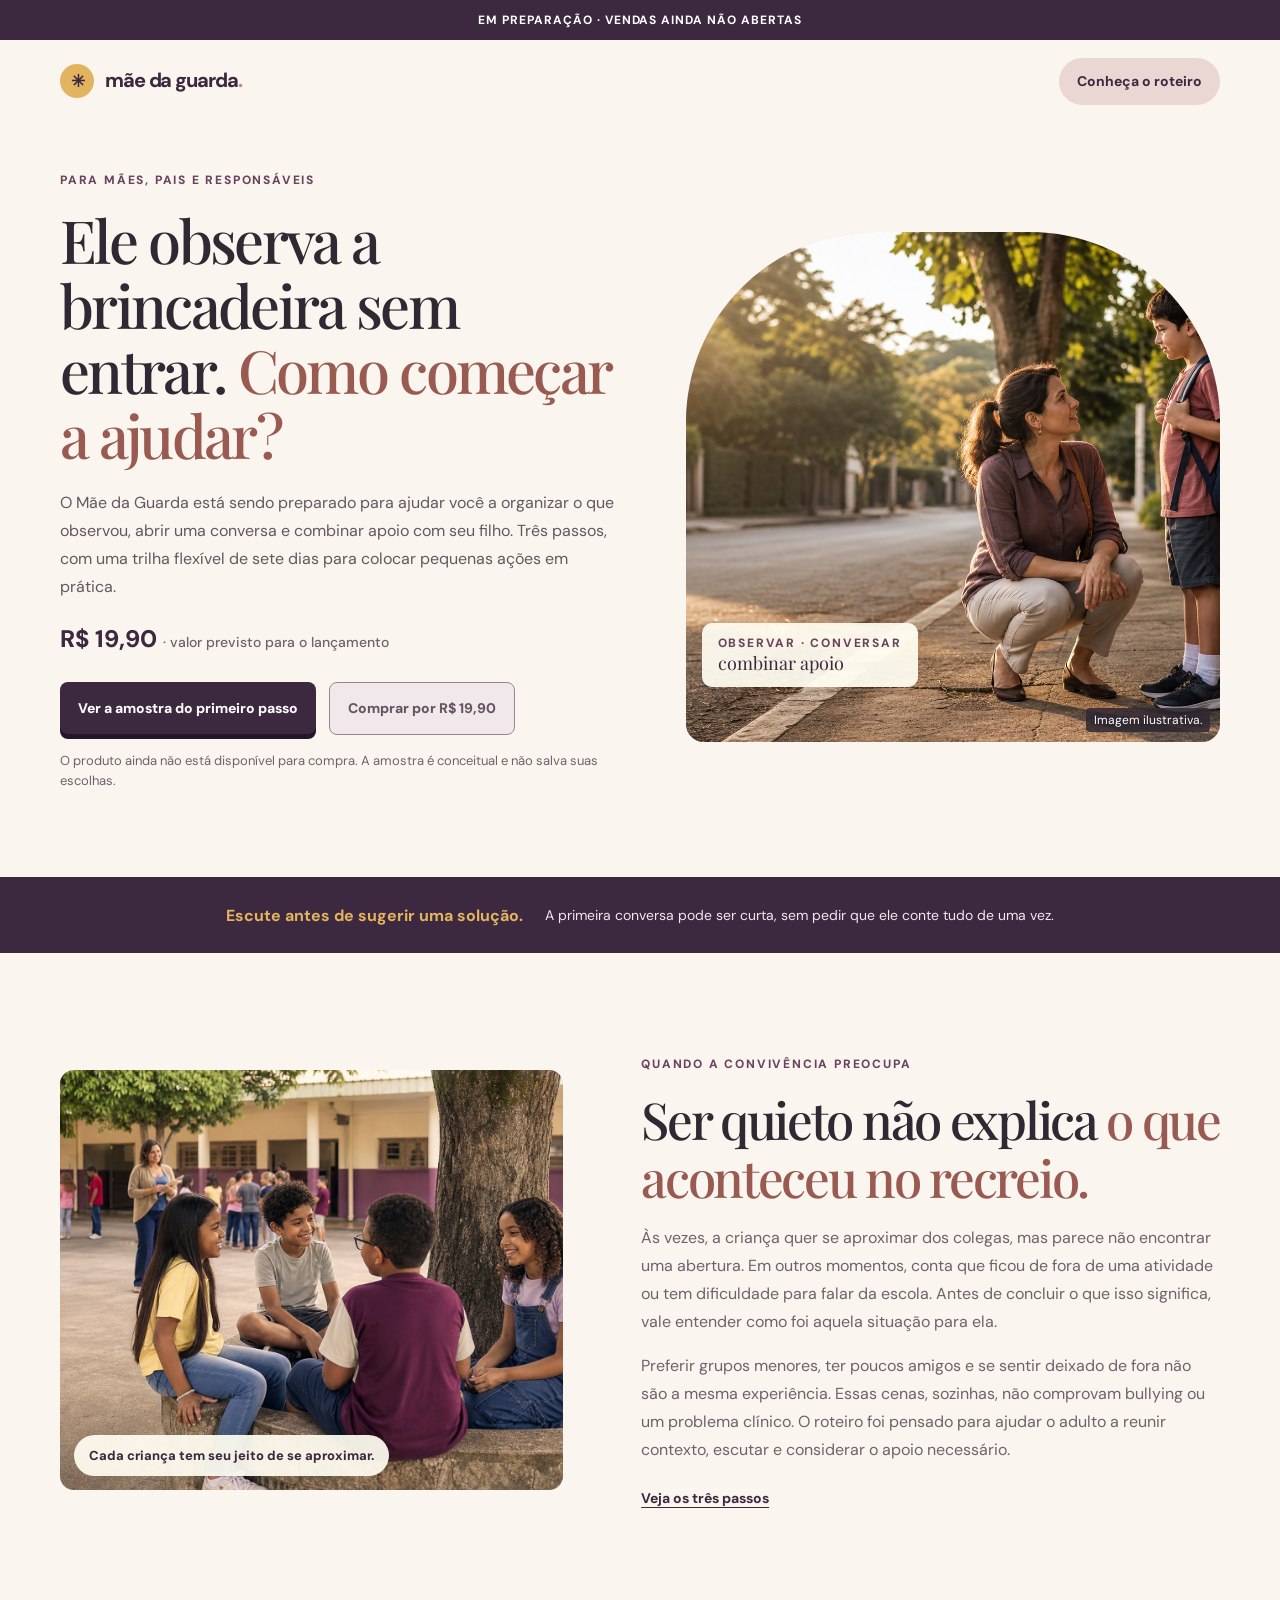
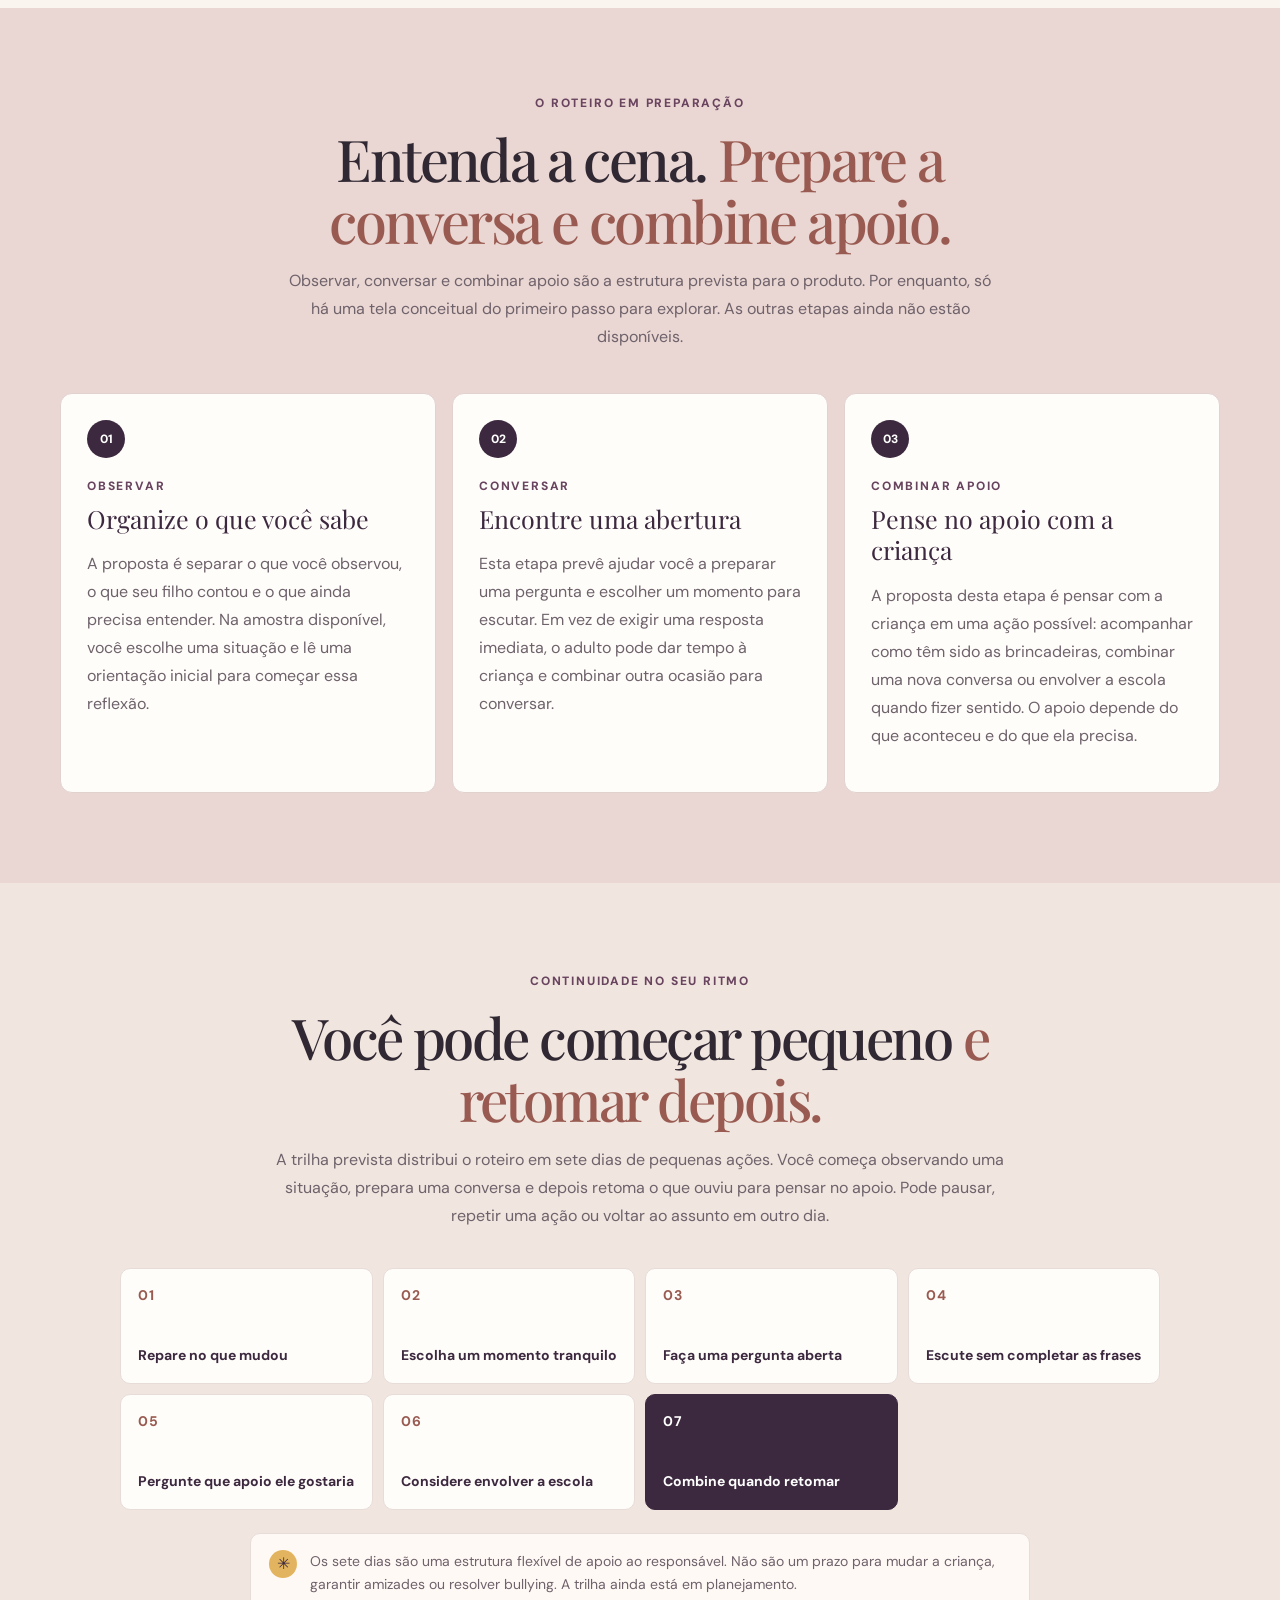
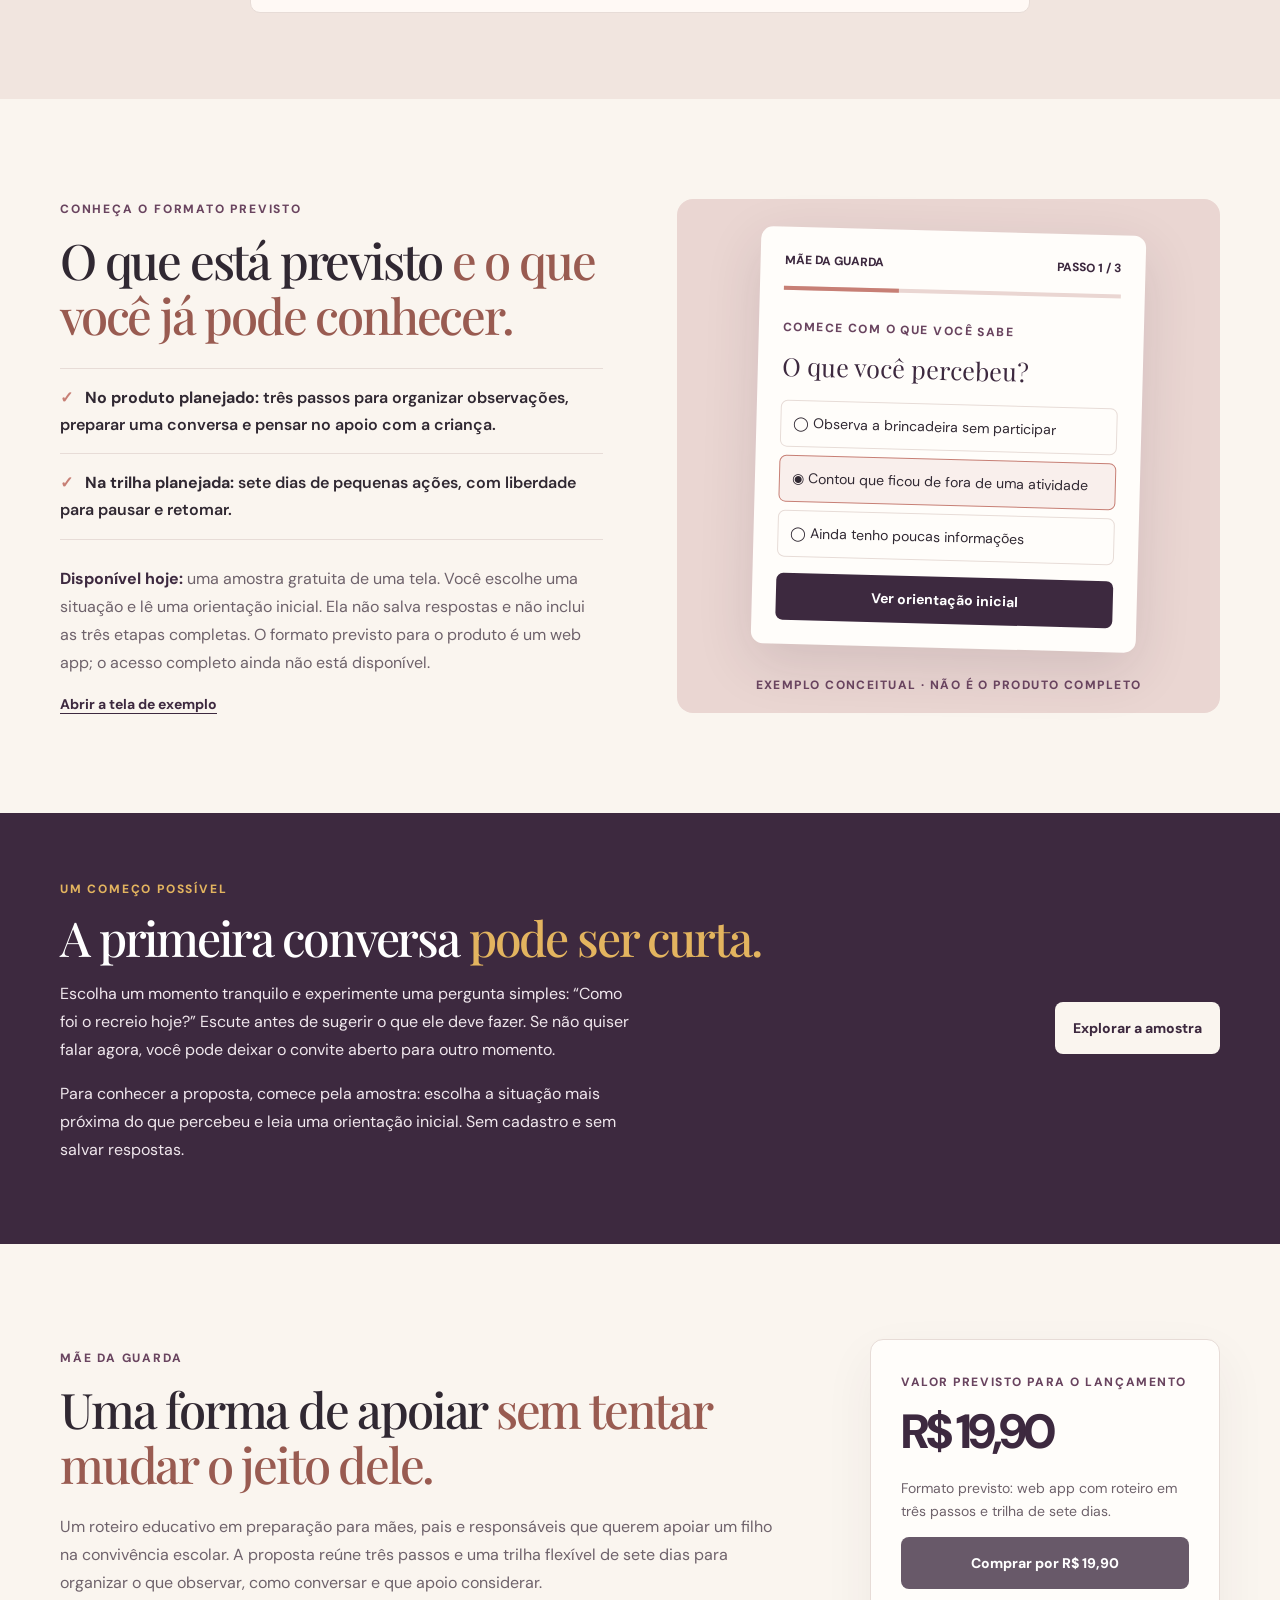
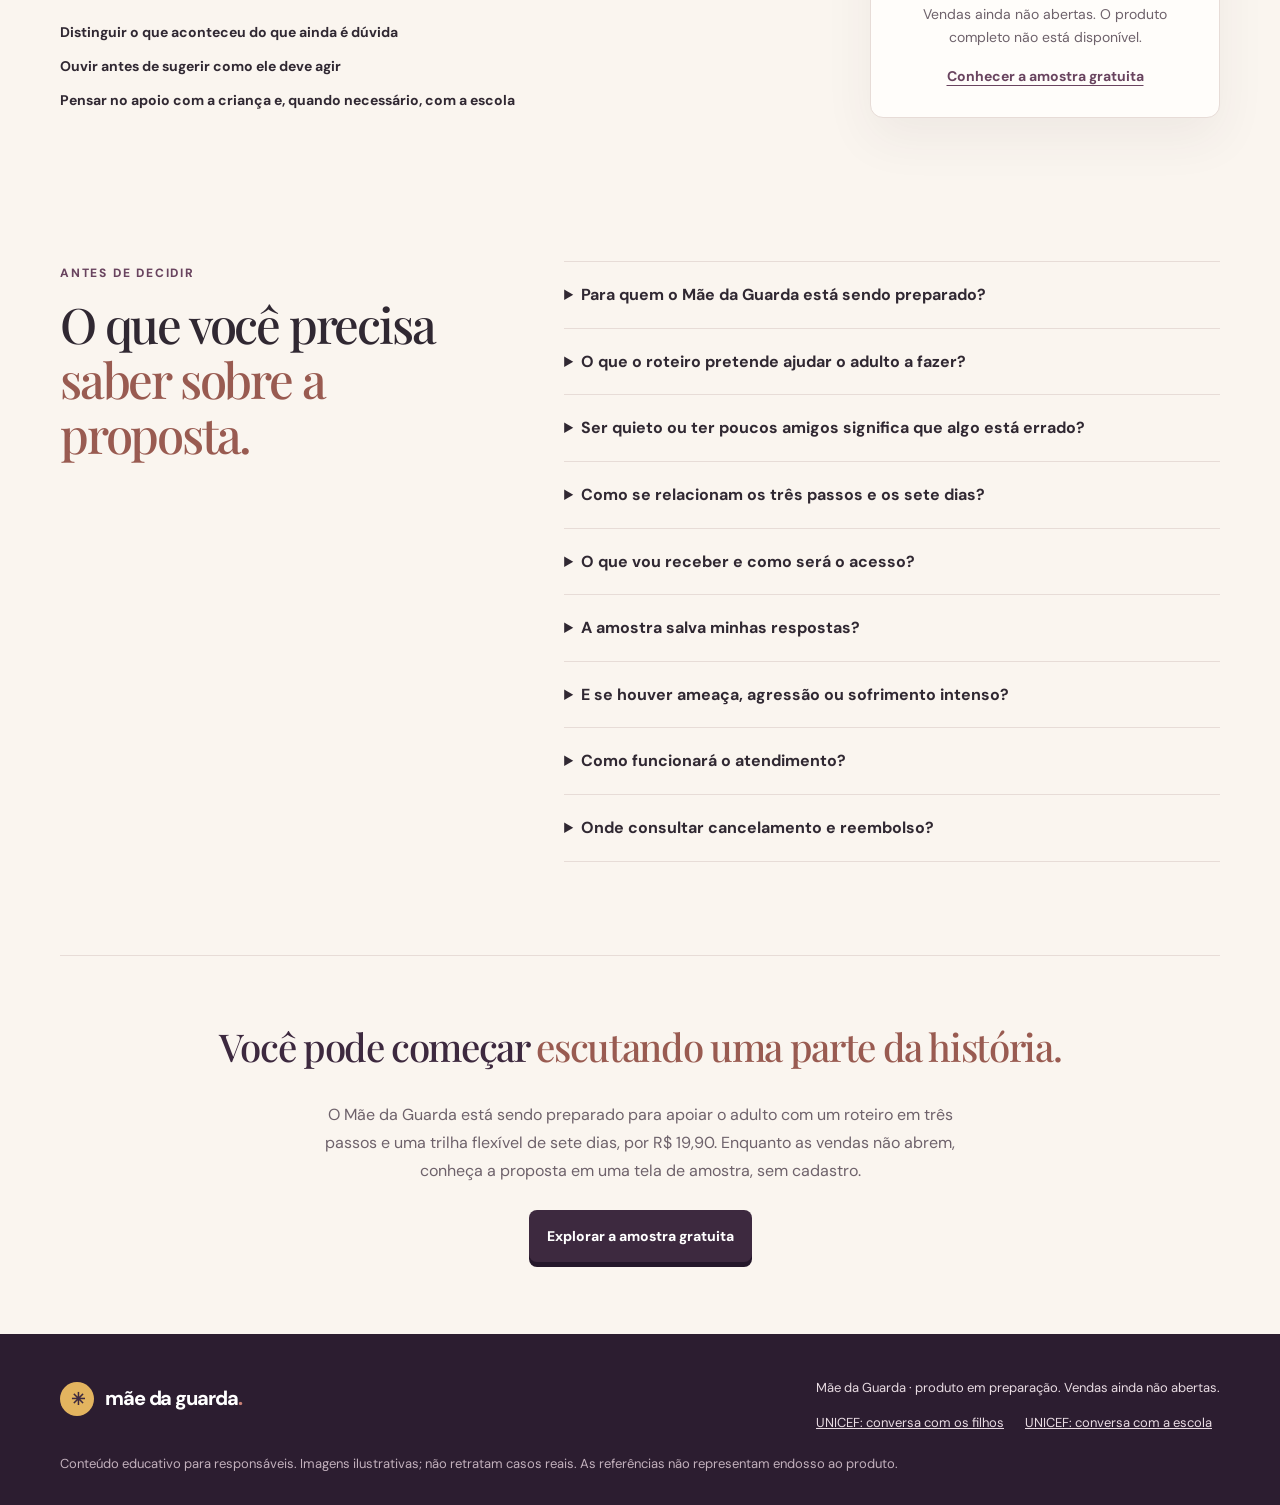
==== commit ee3c0de6: "Alinha a página e a amostra à narrativa de convivência escolar" ====
--- a/pagina-vendas/index.html
+++ b/pagina-vendas/index.html
@@ -2,9 +2,9 @@
 <html lang="pt-BR">
 <head>
 <meta charset="utf-8"><meta name="viewport" content="width=device-width,initial-scale=1"><meta name="theme-color" content="#3d293f">
-<meta name="description" content="Quando seu filho conta que ficou de fora na escola, por onde começar? Conheça o Mãe da Guarda: um roteiro em preparação para observar, conversar e combinar apoio. R$ 19,90. Vendas ainda não abertas.">
-<meta property="og:title" content="Mãe da Guarda | Saiba por onde começar a conversa"><meta property="og:description" content="Um roteiro em três passos para organizar o que você sabe e preparar uma conversa sobre a convivência na escola. Produto em preparação. R$ 19,90.">
-<title>Mãe da Guarda | Saiba por onde começar a conversa</title>
+<meta name="description" content="Seu filho observa a brincadeira sem entrar? Conheça a proposta do Mãe da Guarda para observar, conversar e combinar apoio. R$ 19,90. Produto em preparação, sem vendas abertas.">
+<meta property="og:title" content="Mãe da Guarda | Apoio à convivência escolar"><meta property="og:description" content="Uma cena no recreio merece contexto. Conheça o roteiro previsto para mães, pais e responsáveis: observar, conversar e combinar apoio. R$ 19,90. Vendas ainda não abertas.">
+<title>Mãe da Guarda | Apoio à convivência escolar</title>
 <link rel="preconnect" href="https://fonts.googleapis.com"><link rel="preconnect" href="https://fonts.gstatic.com" crossorigin><link href="https://fonts.googleapis.com/css2?family=DM+Sans:wght@400;500;600;700;800&family=Playfair+Display:ital,wght@0,400;0,500;1,400;1,500&display=swap" rel="stylesheet">
 <link rel="stylesheet" href="styles.css"><script src="config.js" defer></script><script src="page.js" defer></script>
 </head>
@@ -13,28 +13,29 @@
 <div class="setup" id="setup-banner">EM PREPARAÇÃO · VENDAS AINDA NÃO ABERTAS</div>
 <header class="top wrap"><a class="brand" href="index.html" aria-label="Mãe da Guarda"><span class="brand-icon" aria-hidden="true">✳</span> mãe da guarda<span class="dot">.</span></a><a class="nav-link" href="#como-funciona">Conheça o roteiro</a></header>
 <main id="conteudo" tabindex="-1">
-<section class="hero wrap" aria-labelledby="titulo"><div class="hero-copy"><span class="eyebrow">PARA MÃES E RESPONSÁVEIS</span><h1 id="titulo">Quando seu filho fica de fora na escola, <em>como começar a conversa?</em></h1><p class="lead">O Mãe da Guarda está sendo preparado para ajudar você a organizar o que percebeu, conversar sem pressionar e decidir como apoiar seu filho. Um roteiro em três passos, com uma trilha flexível de sete dias.</p><p class="hero-price">R$ 19,90 <span>· valor previsto para o lançamento</span></p><div class="actions"><a class="button primary" href="amostra.html">Explorar uma tela de exemplo</a><button class="button secondary" data-buy disabled aria-describedby="hero-status">Comprar por R$ 19,90</button></div><p class="meta" id="hero-status">O produto ainda não está disponível para compra. A amostra é conceitual e não salva suas escolhas.</p></div><figure class="hero-art"><img src="assets/hero-mae-filho.jpg" alt="Mãe escuta o filho no caminho para casa depois da escola"><figcaption>Imagem ilustrativa.</figcaption><div class="art-note"><span>OBSERVAR · CONVERSAR</span><b>combinar apoio</b></div></figure></section>
-<section class="truth-bar"><div class="wrap truth-inner"><strong>Comece pelo que você sabe.</strong><span>O que você observou, o que ele contou e o que ainda precisa entender.</span></div></section>
-<section class="opening wrap"><div class="opening-image"><img src="assets/patio-escola.jpg" alt="Crianças conversam em grupo no pátio da escola" loading="lazy"><span>Cada criança tem seu jeito de se aproximar.</span></div><div class="opening-copy"><span class="eyebrow">QUANDO A CONVIVÊNCIA PREOCUPA</span><h2>Você percebe uma mudança. <em>Nem sempre sabe o que perguntar.</em></h2><p>Talvez seu filho observe a brincadeira sem entrar, conte que ficou de fora de uma atividade ou evite falar do recreio. São situações que merecem escuta, mas que, sozinhas, não explicam o que está acontecendo.</p><p>É compreensível ficar em dúvida entre perguntar mais, dar tempo ou conversar com a escola. O roteiro foi pensado para organizar essa conversa, começando pelos fatos e pelo que a criança consegue contar.</p><a class="text-link" href="#como-funciona">Veja os três passos</a></div></section>
-<section class="method" id="como-funciona"><div class="wrap"><div class="section-head"><span class="eyebrow">O ROTEIRO EM PREPARAÇÃO</span><h2>Da preocupação a <em>uma conversa possível.</em></h2><p>Três passos para o adulto entender o contexto e escolher como agir. Esta é a estrutura prevista para o produto.</p></div><div class="steps">
-<article><span class="step-num" aria-hidden="true">01</span><small>OBSERVAR</small><h3>Separe fatos de dúvidas</h3><p>O primeiro passo propõe distinguir o que você viu do que seu filho relatou. Assim, você identifica o que já sabe e o que precisa perguntar, sem antecipar uma conclusão.</p></article>
-<article><span class="step-num" aria-hidden="true">02</span><small>CONVERSAR</small><h3>Prepare a conversa</h3><p>O segundo passo propõe escolher um momento tranquilo e uma pergunta aberta. A ideia é dar espaço para a criança contar, inclusive se ela precisar retomar o assunto depois.</p></article>
-<article><span class="step-num" aria-hidden="true">03</span><small>COMBINAR APOIO</small><h3>Decida o que fazer com o que ouviu</h3><p>O terceiro passo propõe considerar o apoio necessário: acompanhar a situação, conversar com a escola ou buscar ajuda adequada. A decisão parte do contexto, sem uma resposta igual para todos.</p></article>
+<section class="hero wrap" aria-labelledby="titulo"><div class="hero-copy"><span class="eyebrow">PARA MÃES, PAIS E RESPONSÁVEIS</span><h1 id="titulo">Ele observa a brincadeira sem entrar. <em>Como começar a ajudar?</em></h1><p class="lead">O Mãe da Guarda está sendo preparado para ajudar você a organizar o que observou, abrir uma conversa e combinar apoio com seu filho. Três passos, com uma trilha flexível de sete dias para colocar pequenas ações em prática.</p><p class="hero-price">R$ 19,90 <span>· valor previsto para o lançamento</span></p><div class="actions"><a class="button primary" href="amostra.html">Ver a amostra do primeiro passo</a><button class="button secondary" data-buy disabled aria-describedby="hero-status">Comprar por R$ 19,90</button></div><p class="meta" id="hero-status">O produto ainda não está disponível para compra. A amostra é conceitual e não salva suas escolhas.</p></div><figure class="hero-art"><img src="assets/hero-mae-filho.jpg" alt="Mãe escuta o filho no caminho para casa depois da escola"><figcaption>Imagem ilustrativa.</figcaption><div class="art-note"><span>OBSERVAR · CONVERSAR</span><b>combinar apoio</b></div></figure></section>
+<section class="truth-bar"><div class="wrap truth-inner"><strong>Escute antes de sugerir uma solução.</strong><span>A primeira conversa pode ser curta, sem pedir que ele conte tudo de uma vez.</span></div></section>
+<section class="opening wrap"><div class="opening-image"><img src="assets/patio-escola.jpg" alt="Crianças conversam em grupo no pátio da escola" loading="lazy"><span>Cada criança tem seu jeito de se aproximar.</span></div><div class="opening-copy"><span class="eyebrow">QUANDO A CONVIVÊNCIA PREOCUPA</span><h2>Ser quieto não explica <em>o que aconteceu no recreio.</em></h2><p>Às vezes, a criança quer se aproximar dos colegas, mas parece não encontrar uma abertura. Em outros momentos, conta que ficou de fora de uma atividade ou tem dificuldade para falar da escola. Antes de concluir o que isso significa, vale entender como foi aquela situação para ela.</p><p>Preferir grupos menores, ter poucos amigos e se sentir deixado de fora não são a mesma experiência. Essas cenas, sozinhas, não comprovam bullying ou um problema clínico. O roteiro foi pensado para ajudar o adulto a reunir contexto, escutar e considerar o apoio necessário.</p><a class="text-link" href="#como-funciona">Veja os três passos</a></div></section>
+<section class="method" id="como-funciona"><div class="wrap"><div class="section-head"><span class="eyebrow">O ROTEIRO EM PREPARAÇÃO</span><h2>Entenda a cena. <em>Prepare a conversa e combine apoio.</em></h2><p>Observar, conversar e combinar apoio são a estrutura prevista para o produto. Por enquanto, só há uma tela conceitual do primeiro passo para explorar. As outras etapas ainda não estão disponíveis.</p></div><div class="steps">
+<article><span class="step-num" aria-hidden="true">01</span><small>OBSERVAR</small><h3>Organize o que você sabe</h3><p>A proposta é separar o que você observou, o que seu filho contou e o que ainda precisa entender. Na amostra disponível, você escolhe uma situação e lê uma orientação inicial para começar essa reflexão.</p></article>
+<article><span class="step-num" aria-hidden="true">02</span><small>CONVERSAR</small><h3>Encontre uma abertura</h3><p>Esta etapa prevê ajudar você a preparar uma pergunta e escolher um momento para escutar. Em vez de exigir uma resposta imediata, o adulto pode dar tempo à criança e combinar outra ocasião para conversar.</p></article>
+<article><span class="step-num" aria-hidden="true">03</span><small>COMBINAR APOIO</small><h3>Pense no apoio com a criança</h3><p>A proposta desta etapa é pensar com a criança em uma ação possível: acompanhar como têm sido as brincadeiras, combinar uma nova conversa ou envolver a escola quando fizer sentido. O apoio depende do que aconteceu e do que ela precisa.</p></article>
 </div></div></section>
-<section class="trail" id="trilha"><div class="wrap trail-wrap"><div class="trail-intro"><span class="eyebrow">CONTINUIDADE NO SEU RITMO</span><h2>Uma ação breve, <em>um assunto de cada vez.</em></h2><p>A trilha prevista organiza o roteiro em sete dias de pequenas ações. A cada retorno, você retoma o que observou ou conversou para pensar no apoio seguinte. Pode pausar, repetir uma ação e continuar quando fizer sentido.</p></div><div class="day-grid"><article><b>01</b><span>Repare no que mudou</span></article><article><b>02</b><span>Escolha um momento tranquilo</span></article><article><b>03</b><span>Faça uma pergunta aberta</span></article><article><b>04</b><span>Escute sem completar as frases</span></article><article><b>05</b><span>Converse sobre o que ajuda</span></article><article><b>06</b><span>Considere envolver a escola</span></article><article class="day-final"><b>07</b><span>Combine como seguir juntos</span></article></div><div class="trail-note"><span class="spark" aria-hidden="true">✳</span><p>Os sete dias são uma estrutura flexível de apoio ao responsável. Não são um prazo para mudar a criança, garantir amizades ou resolver bullying. A trilha ainda está em planejamento.</p></div></div></section>
-<section class="inside wrap"><div class="inside-copy"><span class="eyebrow">CONHEÇA O FORMATO PREVISTO</span><h2>Um roteiro digital <em>para consultar durante esse processo.</em></h2><ul><li><strong>Três passos:</strong> organizar observações, preparar a conversa e combinar apoio.</li><li><strong>Uma trilha flexível de sete dias:</strong> distribuir essas ações e retomar o assunto com calma.</li></ul><p>Esse é o escopo planejado para o web app. A versão completa ainda não está disponível. Você pode explorar uma tela conceitual para conhecer a direção do roteiro.</p><a class="text-link" href="amostra.html">Abrir a tela de exemplo</a></div><div class="inside-visual"><div class="mini-screen" aria-label="Ilustração de uma tela conceitual do primeiro passo"><div class="screen-top"><span>MÃE DA GUARDA</span><span>PASSO 1 / 3</span></div><div class="screen-line"><i></i></div><span class="screen-label">COMECE COM O QUE VOCÊ SABE</span><h3>O que você percebeu?</h3><div class="screen-choice">◯ Ele tem falado menos da escola</div><div class="screen-choice active">◉ Contou que ficou de fora</div><div class="screen-choice">◯ Ainda não entendi o contexto</div><div class="screen-next">Ver orientação inicial</div></div><span class="visual-caption">EXEMPLO CONCEITUAL · NÃO É O PRODUTO COMPLETO</span></div></section>
-<section class="sample-band"><div class="wrap sample-inner"><div><span class="eyebrow">EXPLORE A PROPOSTA</span><h2>Veja como o roteiro <em>pode começar.</em></h2><p>Na amostra, escolha uma situação e leia uma orientação inicial. É uma única tela de exemplo, sem cadastro e sem salvar respostas.</p></div><a class="button light" href="amostra.html">Explorar a amostra</a></div></section>
-<section class="offer wrap" id="oferta"><div class="offer-copy"><span class="eyebrow">MÃE DA GUARDA</span><h2>Organize o que sabe. <em>Prepare o que vai perguntar.</em></h2><p>Um roteiro educativo para mães e responsáveis que se preocupam com a convivência dos filhos na escola. A proposta reúne três passos e uma trilha flexível de sete dias para apoiar as decisões do adulto.</p><div class="offer-points"><span>Observar sem antecipar conclusões</span><span>Ouvir sem exigir uma resposta imediata</span><span>Considerar quando envolver a escola</span></div></div><div class="price-card"><span class="price-eyebrow">VALOR PREVISTO PARA O LANÇAMENTO</span><div class="price">R$ 19,90</div><p>Formato previsto: web app com roteiro em três passos e trilha de sete dias.</p><button class="button primary full" data-buy disabled aria-describedby="access-description">Comprar por R$ 19,90</button><small id="access-description">Vendas ainda não abertas. O produto completo não está disponível.</small><a class="demo-link" href="amostra.html">Conhecer a amostra gratuita</a></div></section>
+<section class="trail" id="trilha"><div class="wrap trail-wrap"><div class="trail-intro"><span class="eyebrow">CONTINUIDADE NO SEU RITMO</span><h2>Você pode começar pequeno <em>e retomar depois.</em></h2><p>A trilha prevista distribui o roteiro em sete dias de pequenas ações. Você começa observando uma situação, prepara uma conversa e depois retoma o que ouviu para pensar no apoio. Pode pausar, repetir uma ação ou voltar ao assunto em outro dia.</p></div><div class="day-grid"><article><b>01</b><span>Repare no que mudou</span></article><article><b>02</b><span>Escolha um momento tranquilo</span></article><article><b>03</b><span>Faça uma pergunta aberta</span></article><article><b>04</b><span>Escute sem completar as frases</span></article><article><b>05</b><span>Pergunte que apoio ele gostaria</span></article><article><b>06</b><span>Considere envolver a escola</span></article><article class="day-final"><b>07</b><span>Combine quando retomar</span></article></div><div class="trail-note"><span class="spark" aria-hidden="true">✳</span><p>Os sete dias são uma estrutura flexível de apoio ao responsável. Não são um prazo para mudar a criança, garantir amizades ou resolver bullying. A trilha ainda está em planejamento.</p></div></div></section>
+<section class="inside wrap"><div class="inside-copy"><span class="eyebrow">CONHEÇA O FORMATO PREVISTO</span><h2>O que está previsto <em>e o que você já pode conhecer.</em></h2><ul><li><strong>No produto planejado:</strong> três passos para organizar observações, preparar uma conversa e pensar no apoio com a criança.</li><li><strong>Na trilha planejada:</strong> sete dias de pequenas ações, com liberdade para pausar e retomar.</li></ul><p><strong>Disponível hoje:</strong> uma amostra gratuita de uma tela. Você escolhe uma situação e lê uma orientação inicial. Ela não salva respostas e não inclui as três etapas completas. O formato previsto para o produto é um web app; o acesso completo ainda não está disponível.</p><a class="text-link" href="amostra.html">Abrir a tela de exemplo</a></div><div class="inside-visual"><div class="mini-screen" aria-label="Ilustração de uma tela conceitual do primeiro passo"><div class="screen-top"><span>MÃE DA GUARDA</span><span>PASSO 1 / 3</span></div><div class="screen-line"><i></i></div><span class="screen-label">COMECE COM O QUE VOCÊ SABE</span><h3>O que você percebeu?</h3><div class="screen-choice">◯ Observa a brincadeira sem participar</div><div class="screen-choice active">◉ Contou que ficou de fora de uma atividade</div><div class="screen-choice">◯ Ainda tenho poucas informações</div><div class="screen-next">Ver orientação inicial</div></div><span class="visual-caption">EXEMPLO CONCEITUAL · NÃO É O PRODUTO COMPLETO</span></div></section>
+<section class="sample-band"><div class="wrap sample-inner"><div><span class="eyebrow">UM COMEÇO POSSÍVEL</span><h2>A primeira conversa <em>pode ser curta.</em></h2><p>Escolha um momento tranquilo e experimente uma pergunta simples: “Como foi o recreio hoje?” Escute antes de sugerir o que ele deve fazer. Se não quiser falar agora, você pode deixar o convite aberto para outro momento.</p><p>Para conhecer a proposta, comece pela amostra: escolha a situação mais próxima do que percebeu e leia uma orientação inicial. Sem cadastro e sem salvar respostas.</p></div><a class="button light" href="amostra.html">Explorar a amostra</a></div></section>
+<section class="offer wrap" id="oferta"><div class="offer-copy"><span class="eyebrow">MÃE DA GUARDA</span><h2>Uma forma de apoiar <em>sem tentar mudar o jeito dele.</em></h2><p>Um roteiro educativo em preparação para mães, pais e responsáveis que querem apoiar um filho na convivência escolar. A proposta reúne três passos e uma trilha flexível de sete dias para organizar o que observar, como conversar e que apoio considerar.</p><div class="offer-points"><span>Distinguir o que aconteceu do que ainda é dúvida</span><span>Ouvir antes de sugerir como ele deve agir</span><span>Pensar no apoio com a criança e, quando necessário, com a escola</span></div></div><div class="price-card"><span class="price-eyebrow">VALOR PREVISTO PARA O LANÇAMENTO</span><div class="price">R$ 19,90</div><p>Formato previsto: web app com roteiro em três passos e trilha de sete dias.</p><button class="button primary full" data-buy disabled aria-describedby="access-description">Comprar por R$ 19,90</button><small id="access-description">Vendas ainda não abertas. O produto completo não está disponível.</small><a class="demo-link" href="amostra.html">Conhecer a amostra gratuita</a></div></section>
 <section class="faq wrap" id="perguntas"><div><span class="eyebrow">ANTES DE DECIDIR</span><h2>O que você precisa <em>saber sobre a proposta.</em></h2></div><div class="faq-list">
-<details><summary>Para quem o Mãe da Guarda está sendo preparado?</summary><p>Para mães e responsáveis preocupados com uma criança que parece ter dificuldade para se aproximar dos colegas, participar das brincadeiras ou encontrar companhia na escola. A faixa etária de uso ainda não foi definida.</p></details>
-<details><summary>O que o roteiro pretende ajudar o adulto a fazer?</summary><p>Separar observações de dúvidas, preparar uma conversa acolhedora e escolher um apoio adequado ao contexto. O roteiro não oferece diagnóstico, resultado clínico, amizades garantidas ou solução para bullying.</p></details>
-<details><summary>Como se relacionam os três passos e os sete dias?</summary><p>Observar, conversar e combinar apoio são os três passos centrais. A trilha prevista distribui pequenas ações ao longo de sete dias, com liberdade para pausar e retomar. Esse período organiza o uso e não determina quando a situação da criança vai mudar.</p></details>
+<details><summary>Para quem o Mãe da Guarda está sendo preparado?</summary><p>Para mães, pais e responsáveis que querem entender e apoiar a convivência escolar de uma criança: quando ela parece não encontrar uma abertura para se aproximar, conta que ficou de fora ou tem dificuldade para falar do assunto. A faixa etária de uso do produto ainda não foi definida.</p></details>
+<details><summary>O que o roteiro pretende ajudar o adulto a fazer?</summary><p>A proposta é organizar observações, preparar uma conversa sem pressionar e pensar em uma ação possível com a criança. O roteiro é voltado ao adulto; não oferece treinamento para tornar a criança popular ou extrovertida, diagnóstico, resultado clínico, amizades garantidas ou solução para bullying.</p></details>
+<details><summary>Ser quieto ou ter poucos amigos significa que algo está errado?</summary><p>Não necessariamente. Algumas crianças preferem grupos menores ou precisam de mais tempo para iniciar uma conversa. Isso é diferente de querer participar e não encontrar uma abertura. Escute como ela vive a situação, sem transformar seu jeito em defeito nem concluir que há bullying apenas por uma cena.</p></details>
+<details><summary>Como se relacionam os três passos e os sete dias?</summary><p>Observar, conversar e combinar apoio são os três passos centrais. A trilha prevista distribui essas ações em sete dias: perceber uma situação, abrir uma conversa, escutar e retomar o apoio. Você pode pausar e repetir. O período organiza o uso pelo responsável; não é prazo para conseguir amigos, mudar comportamento ou resolver bullying.</p></details>
 <details><summary>O que vou receber e como será o acesso?</summary><p>O formato planejado é um web app com os três passos e a trilha. O produto completo e as condições de acesso ainda não estão disponíveis. Por enquanto, há somente uma tela conceitual gratuita; ela não representa uma entrega comprada.</p></details>
 <details><summary>A amostra salva minhas respostas?</summary><p>Não. A opção escolhida serve apenas para mostrar uma orientação naquela tela. A amostra não pede cadastro, não envia sua escolha e não mantém um histórico das respostas.</p></details>
 <details><summary>E se houver ameaça, agressão ou sofrimento intenso?</summary><p>Priorize a segurança da criança e busque ajuda da escola e dos profissionais ou serviços locais adequados. Não espere o lançamento ou o fim de uma trilha para pedir ajuda. Este material é educativo.</p></details>
 <details><summary>Como funcionará o atendimento?</summary><p>O canal e as condições de atendimento serão informados antes da abertura das vendas. Não há atendimento conectado a esta página nem acompanhamento individual incluído na proposta atual.</p></details>
 <details><summary>Onde consultar cancelamento e reembolso?</summary><p>As condições ainda não foram disponibilizadas. Elas deverão estar acessíveis antes de qualquer compra. Neste momento, as vendas estão fechadas e a página não recebe pagamentos.</p></details>
-</div></section><section class="closing wrap" aria-labelledby="fechamento"><h2 id="fechamento">Conheça o roteiro antes de decidir.</h2><p>O Mãe da Guarda está sendo preparado com três passos e uma trilha flexível de sete dias, pelo valor de R$ 19,90. Enquanto as vendas não abrem, explore uma tela de exemplo, sem cadastro.</p><a class="button primary" href="amostra.html">Explorar a amostra gratuita</a></section></main>
+</div></section><section class="closing wrap" aria-labelledby="fechamento"><h2 id="fechamento">Você pode começar <em>escutando uma parte da história.</em></h2><p>O Mãe da Guarda está sendo preparado para apoiar o adulto com um roteiro em três passos e uma trilha flexível de sete dias, por R$ 19,90. Enquanto as vendas não abrem, conheça a proposta em uma tela de amostra, sem cadastro.</p><a class="button primary" href="amostra.html">Explorar a amostra gratuita</a></section></main>
 <footer class="footer"><div class="wrap footer-inner"><a class="brand" href="index.html" aria-label="Mãe da Guarda"><span class="brand-icon" aria-hidden="true">✳</span> mãe da guarda<span class="dot">.</span></a><div><p id="seller-line">Mãe da Guarda · produto em preparação. Vendas ainda não abertas.</p><nav class="legal-links" aria-label="Referências e políticas"><a id="terms-link" hidden>Termos</a> <a id="privacy-link" hidden>Privacidade</a> <a id="refund-link" hidden>Cancelamento e reembolso</a> <a href="https://www.unicef.org/lac/en/parenting-lac/security-protection/how-talk-your-children-about-bullying" target="_blank" rel="noopener noreferrer">UNICEF: conversa com os filhos</a> <a href="https://www.unicef.org/parenting/child-care/how-talk-school-about-bullying" target="_blank" rel="noopener noreferrer">UNICEF: conversa com a escola</a></nav></div></div><div class="wrap footnote">Conteúdo educativo para responsáveis. Imagens ilustrativas; não retratam casos reais. As referências não representam endosso ao produto.</div></footer>
 </body></html>
 
--- a/pagina-vendas/styles.css
+++ b/pagina-vendas/styles.css
@@ -39,3 +39,7 @@
 
 .closing{text-align:center;padding:36px 24px 72px;border-top:1px solid var(--line)}.closing h2{font:500 clamp(1.8rem,3vw,2.5rem)/1.2 'Playfair Display',Georgia,serif;color:var(--plum);letter-spacing:-.035em}.closing p{max-width:680px;margin:18px auto 25px;font-size:1rem;line-height:1.75;color:var(--muted)}
 .offer-points span::first-letter{color:inherit}
+/* Ajustes de leitura para a narrativa de convivência escolar. */
+.hero h1{max-width:640px}.steps p{max-width:36ch}.opening-copy p{max-width:60ch}
+.inside-copy>p strong{color:var(--plum)}.closing h2 em{font-style:normal;color:var(--accent)}
+@media(max-width:640px){.hero h1{font-size:clamp(2rem,9.6vw,2.5rem)}.closing{padding-inline:0}.closing h2{font-size:2rem}.screen-choice{line-height:1.6}}
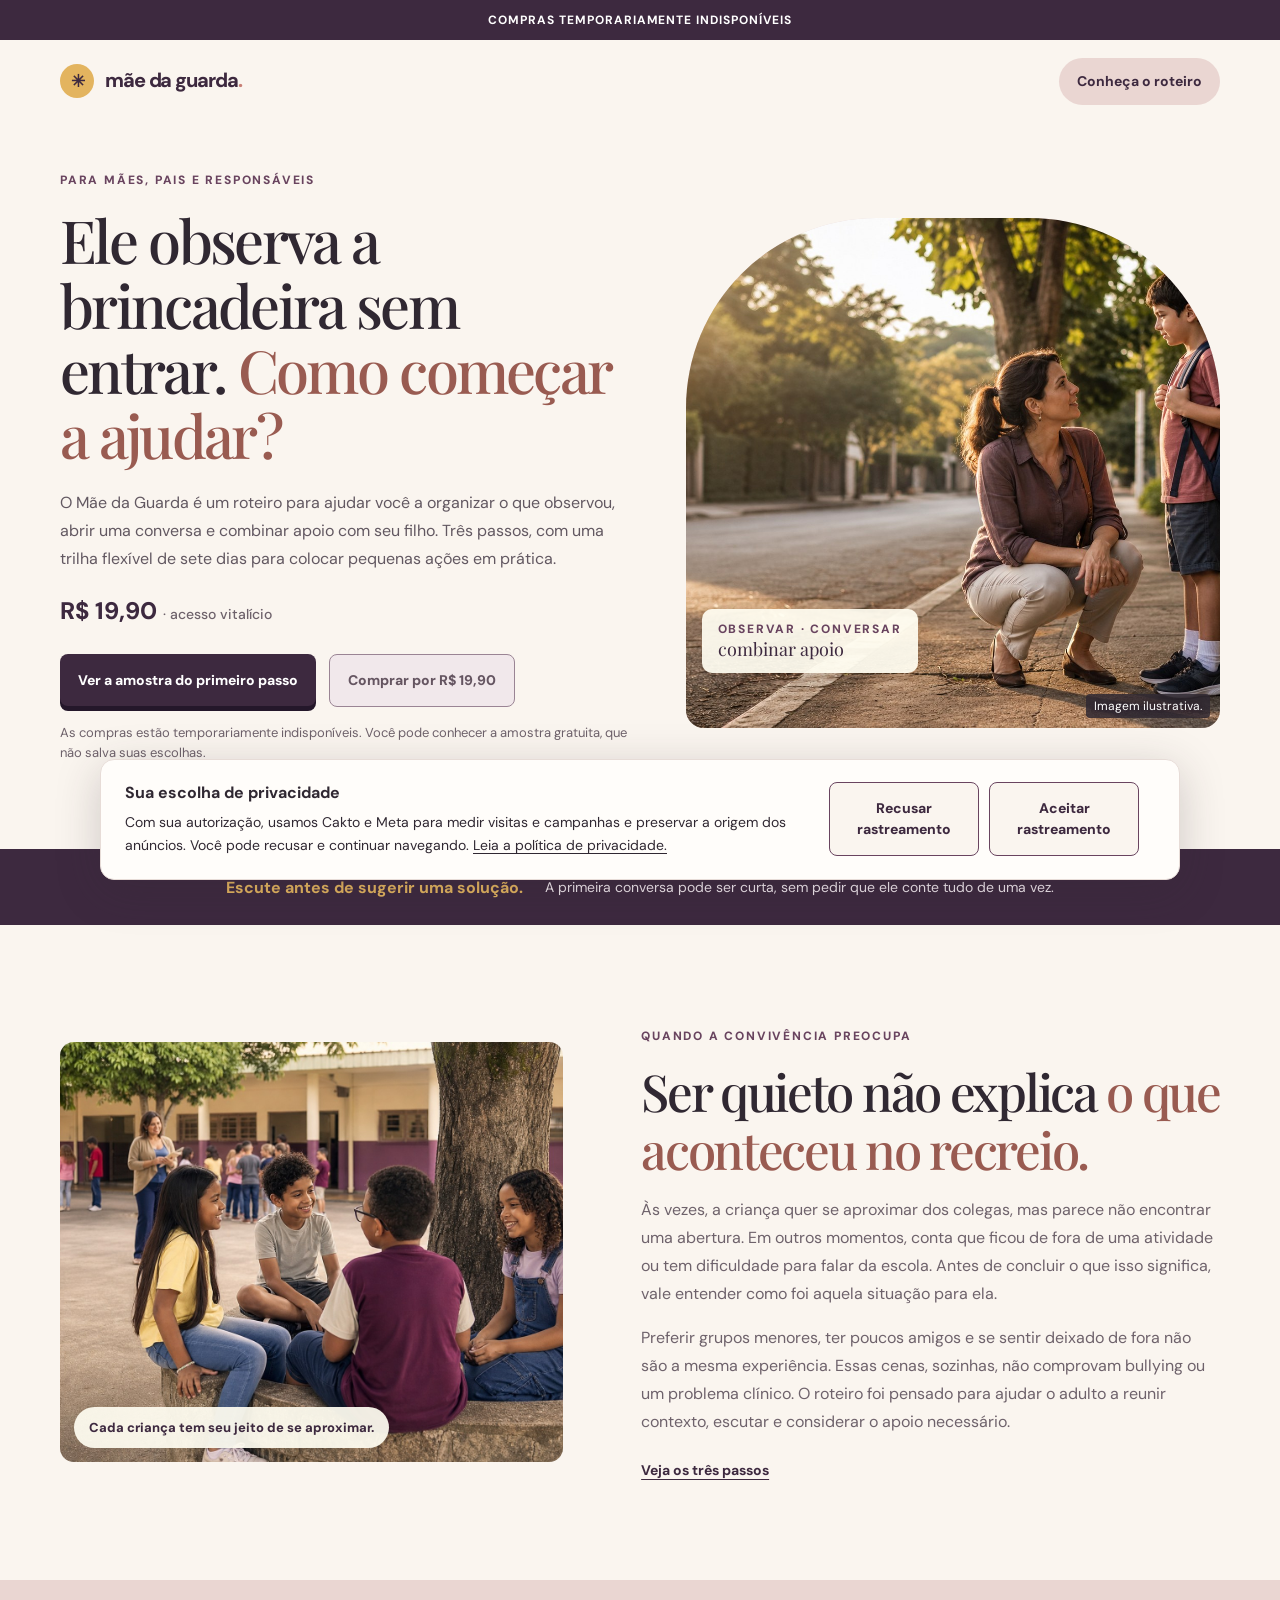
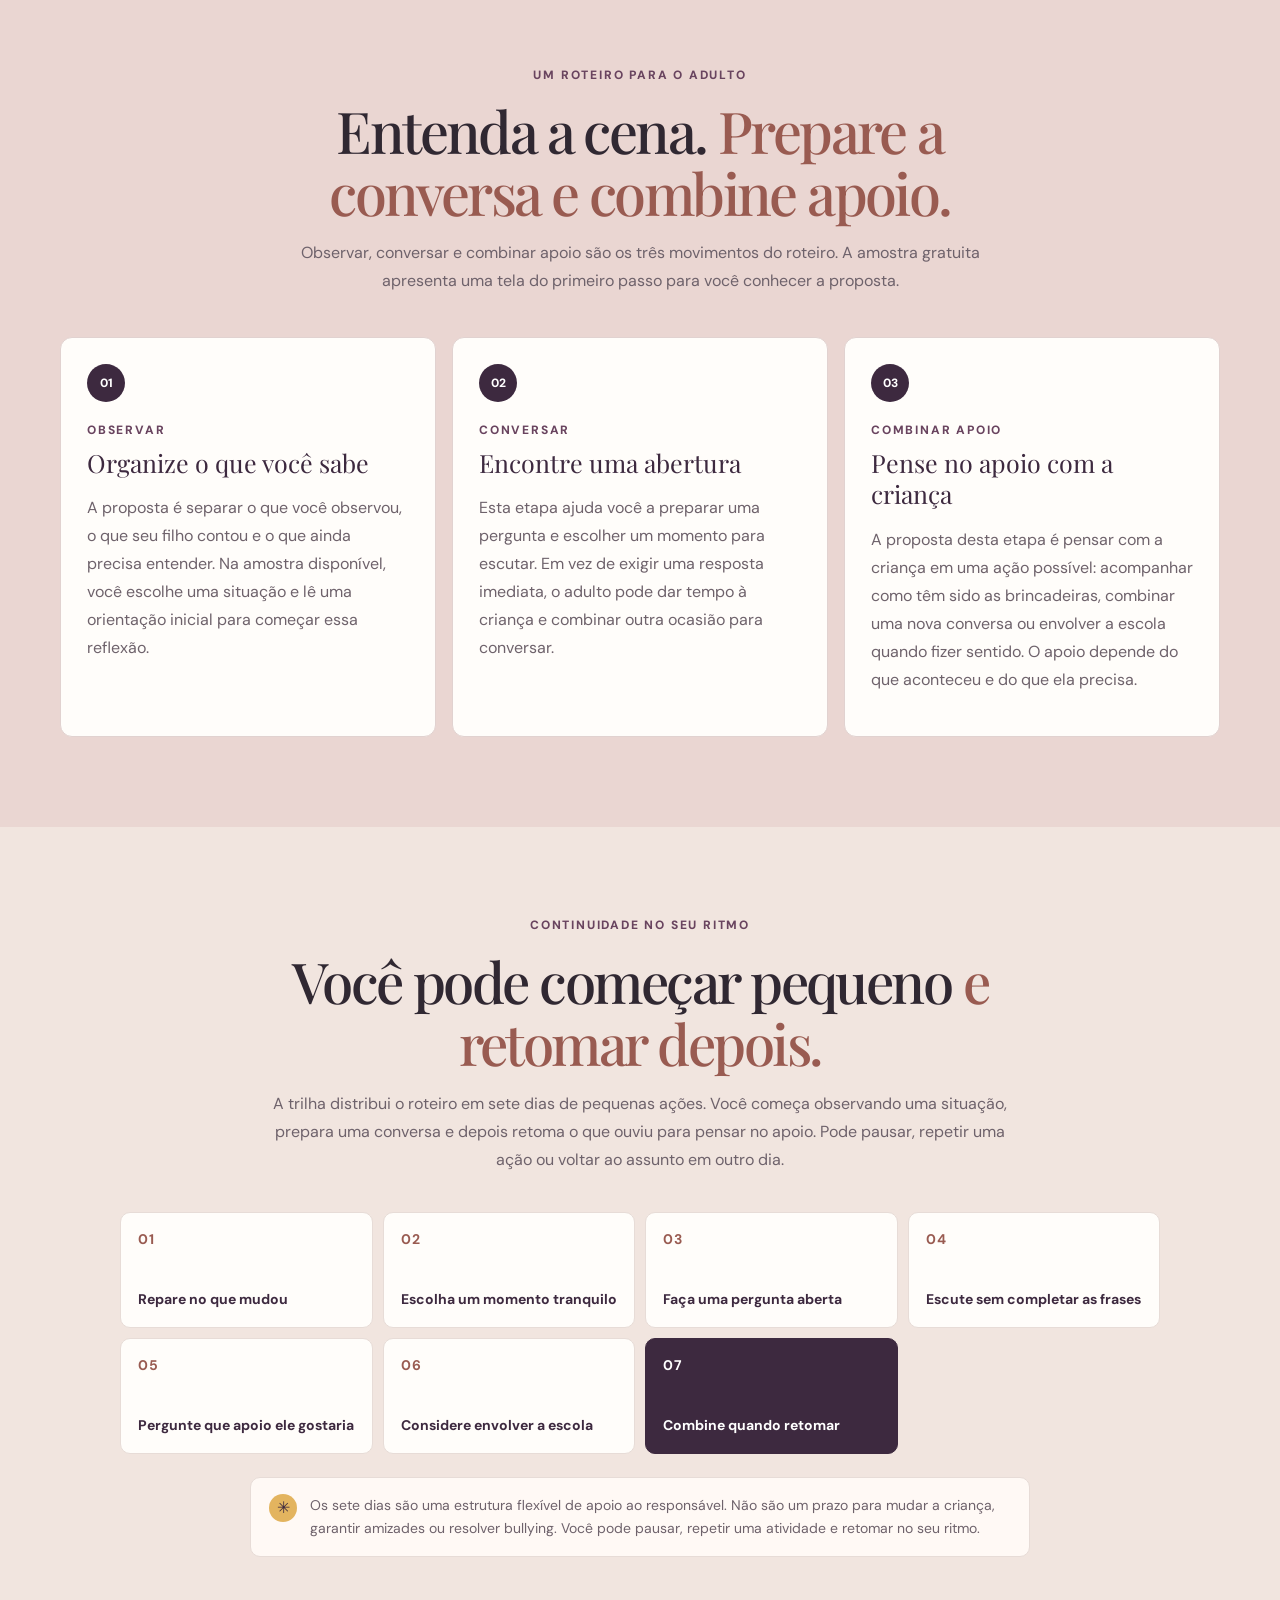
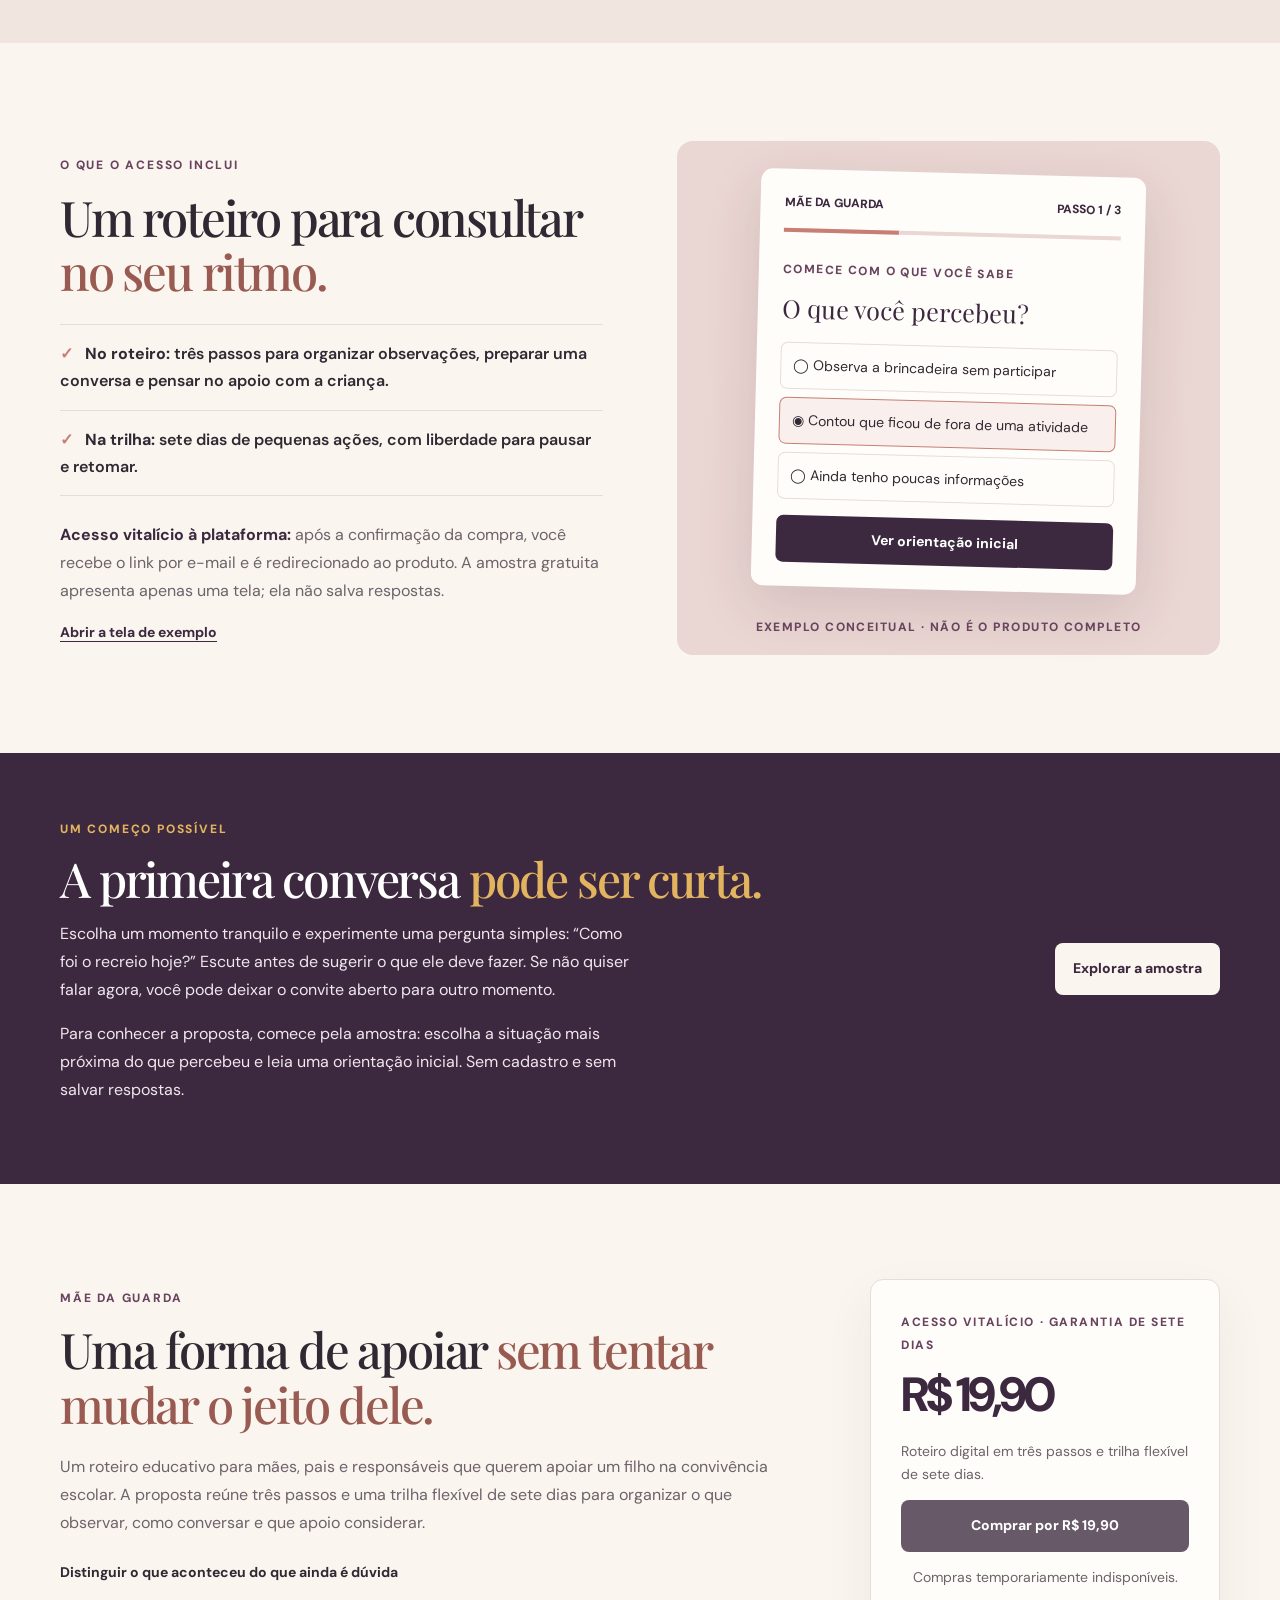
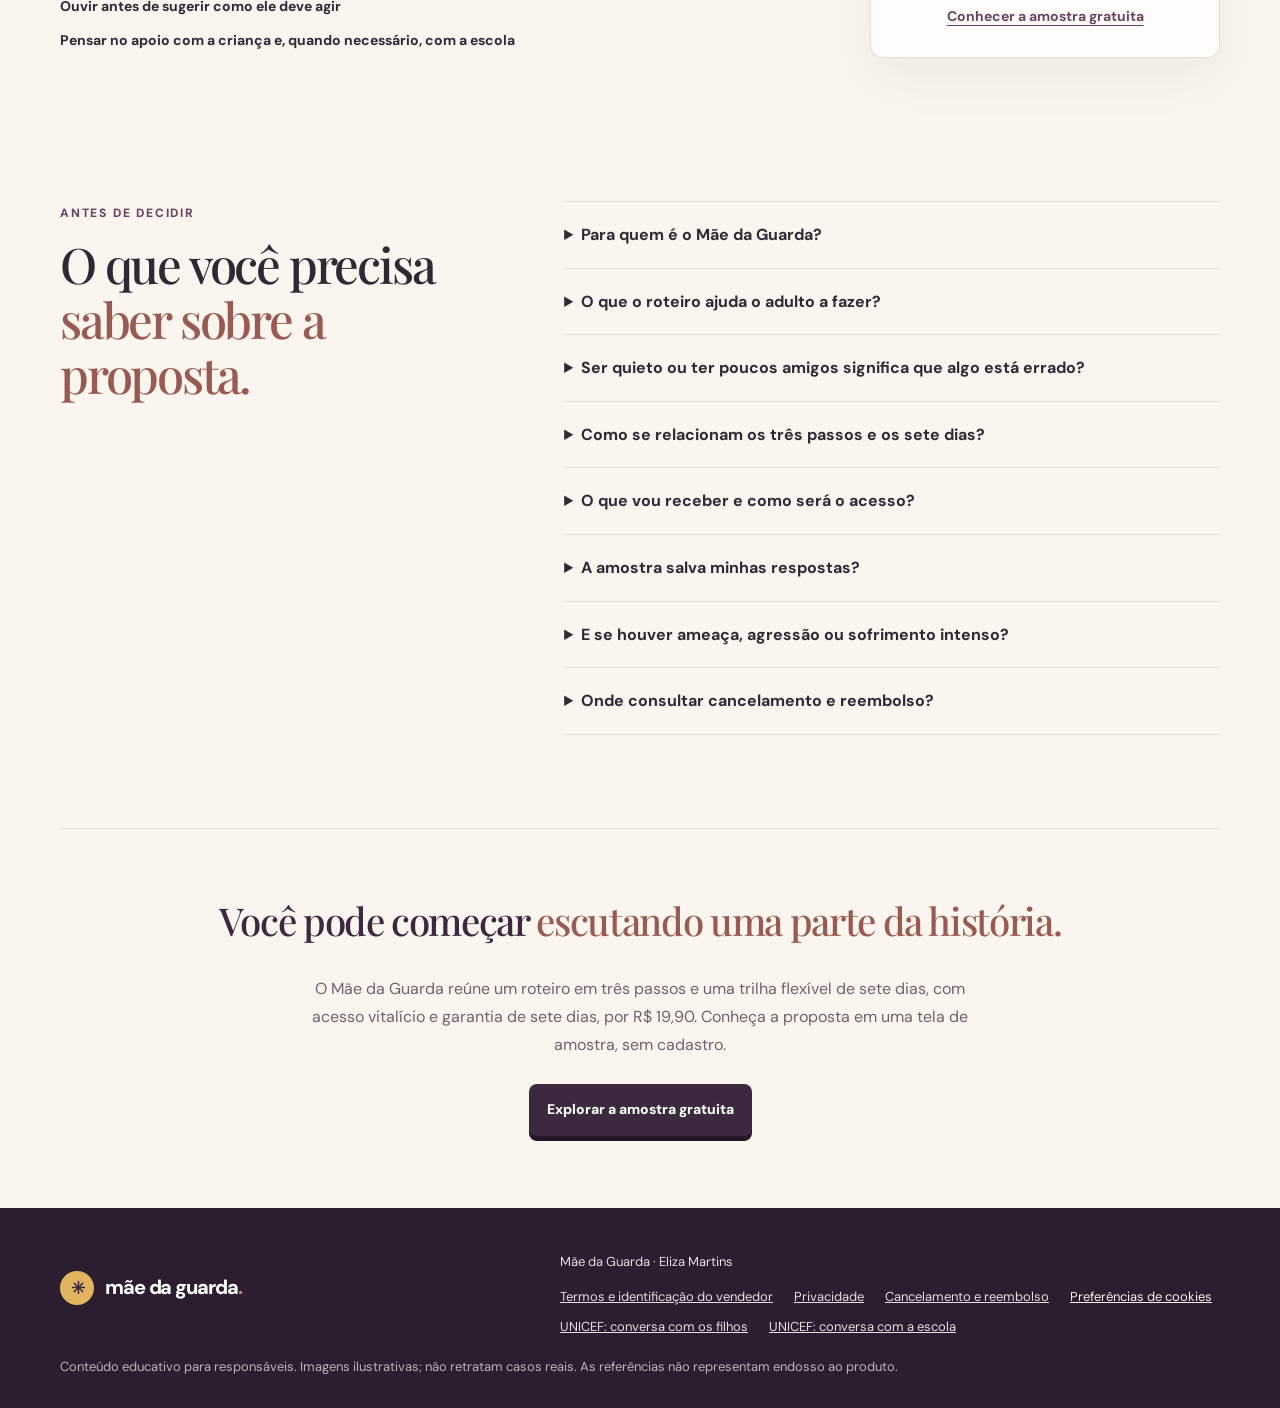
==== commit b9d2e325: "Configura verificação Meta, rastreamento com consentimento e políticas" ====
--- a/pagina-vendas/index.html
+++ b/pagina-vendas/index.html
@@ -2,41 +2,47 @@
 <html lang="pt-BR">
 <head>
 <meta charset="utf-8"><meta name="viewport" content="width=device-width,initial-scale=1"><meta name="theme-color" content="#3d293f">
-<meta name="description" content="Seu filho observa a brincadeira sem entrar? Conheça a proposta do Mãe da Guarda para observar, conversar e combinar apoio. R$ 19,90. Produto em preparação, sem vendas abertas.">
-<meta property="og:title" content="Mãe da Guarda | Apoio à convivência escolar"><meta property="og:description" content="Uma cena no recreio merece contexto. Conheça o roteiro previsto para mães, pais e responsáveis: observar, conversar e combinar apoio. R$ 19,90. Vendas ainda não abertas.">
+<meta name="facebook-domain-verification" content="p0mdw9wgipopwd0lmm6g5ydka2myls" />
+<meta name="description" content="Seu filho observa a brincadeira sem entrar? Conheça a proposta do Mãe da Guarda para observar, conversar e combinar apoio. R$ 19,90. Roteiro em três passos, acesso vitalício e garantia de sete dias.">
+<meta property="og:title" content="Mãe da Guarda | Apoio à convivência escolar"><meta property="og:description" content="Uma cena no recreio merece contexto. Conheça o roteiro para mães, pais e responsáveis: observar, conversar e combinar apoio. R$ 19,90. Acesso vitalício e garantia de sete dias.">
 <title>Mãe da Guarda | Apoio à convivência escolar</title>
 <link rel="preconnect" href="https://fonts.googleapis.com"><link rel="preconnect" href="https://fonts.gstatic.com" crossorigin><link href="https://fonts.googleapis.com/css2?family=DM+Sans:wght@400;500;600;700;800&family=Playfair+Display:ital,wght@0,400;0,500;1,400;1,500&display=swap" rel="stylesheet">
-<link rel="stylesheet" href="styles.css"><script src="config.js" defer></script><script src="page.js" defer></script>
+<link rel="stylesheet" href="styles.css"><script src="config.js" defer></script><script src="page.js" defer></script><script src="marketing.js" defer></script>
 </head>
 <body>
 <a class="skip-link" href="#conteudo">Pular para o conteúdo</a>
-<div class="setup" id="setup-banner">EM PREPARAÇÃO · VENDAS AINDA NÃO ABERTAS</div>
+<div class="setup" id="setup-banner">COMPRAS TEMPORARIAMENTE INDISPONÍVEIS</div>
 <header class="top wrap"><a class="brand" href="index.html" aria-label="Mãe da Guarda"><span class="brand-icon" aria-hidden="true">✳</span> mãe da guarda<span class="dot">.</span></a><a class="nav-link" href="#como-funciona">Conheça o roteiro</a></header>
 <main id="conteudo" tabindex="-1">
-<section class="hero wrap" aria-labelledby="titulo"><div class="hero-copy"><span class="eyebrow">PARA MÃES, PAIS E RESPONSÁVEIS</span><h1 id="titulo">Ele observa a brincadeira sem entrar. <em>Como começar a ajudar?</em></h1><p class="lead">O Mãe da Guarda está sendo preparado para ajudar você a organizar o que observou, abrir uma conversa e combinar apoio com seu filho. Três passos, com uma trilha flexível de sete dias para colocar pequenas ações em prática.</p><p class="hero-price">R$ 19,90 <span>· valor previsto para o lançamento</span></p><div class="actions"><a class="button primary" href="amostra.html">Ver a amostra do primeiro passo</a><button class="button secondary" data-buy disabled aria-describedby="hero-status">Comprar por R$ 19,90</button></div><p class="meta" id="hero-status">O produto ainda não está disponível para compra. A amostra é conceitual e não salva suas escolhas.</p></div><figure class="hero-art"><img src="assets/hero-mae-filho.jpg" alt="Mãe escuta o filho no caminho para casa depois da escola"><figcaption>Imagem ilustrativa.</figcaption><div class="art-note"><span>OBSERVAR · CONVERSAR</span><b>combinar apoio</b></div></figure></section>
+<section class="hero wrap" aria-labelledby="titulo"><div class="hero-copy"><span class="eyebrow">PARA MÃES, PAIS E RESPONSÁVEIS</span><h1 id="titulo">Ele observa a brincadeira sem entrar. <em>Como começar a ajudar?</em></h1><p class="lead">O Mãe da Guarda é um roteiro para ajudar você a organizar o que observou, abrir uma conversa e combinar apoio com seu filho. Três passos, com uma trilha flexível de sete dias para colocar pequenas ações em prática.</p><p class="hero-price">R$ 19,90 <span>· acesso vitalício</span></p><div class="actions"><a class="button primary" href="amostra.html">Ver a amostra do primeiro passo</a><button class="button secondary" data-buy disabled aria-describedby="hero-status">Comprar por R$ 19,90</button></div><p class="meta" id="hero-status">As compras estão temporariamente indisponíveis. Você pode conhecer a amostra gratuita, que não salva suas escolhas.</p></div><figure class="hero-art"><img src="assets/hero-mae-filho.jpg" alt="Mãe escuta o filho no caminho para casa depois da escola"><figcaption>Imagem ilustrativa.</figcaption><div class="art-note"><span>OBSERVAR · CONVERSAR</span><b>combinar apoio</b></div></figure></section>
 <section class="truth-bar"><div class="wrap truth-inner"><strong>Escute antes de sugerir uma solução.</strong><span>A primeira conversa pode ser curta, sem pedir que ele conte tudo de uma vez.</span></div></section>
 <section class="opening wrap"><div class="opening-image"><img src="assets/patio-escola.jpg" alt="Crianças conversam em grupo no pátio da escola" loading="lazy"><span>Cada criança tem seu jeito de se aproximar.</span></div><div class="opening-copy"><span class="eyebrow">QUANDO A CONVIVÊNCIA PREOCUPA</span><h2>Ser quieto não explica <em>o que aconteceu no recreio.</em></h2><p>Às vezes, a criança quer se aproximar dos colegas, mas parece não encontrar uma abertura. Em outros momentos, conta que ficou de fora de uma atividade ou tem dificuldade para falar da escola. Antes de concluir o que isso significa, vale entender como foi aquela situação para ela.</p><p>Preferir grupos menores, ter poucos amigos e se sentir deixado de fora não são a mesma experiência. Essas cenas, sozinhas, não comprovam bullying ou um problema clínico. O roteiro foi pensado para ajudar o adulto a reunir contexto, escutar e considerar o apoio necessário.</p><a class="text-link" href="#como-funciona">Veja os três passos</a></div></section>
-<section class="method" id="como-funciona"><div class="wrap"><div class="section-head"><span class="eyebrow">O ROTEIRO EM PREPARAÇÃO</span><h2>Entenda a cena. <em>Prepare a conversa e combine apoio.</em></h2><p>Observar, conversar e combinar apoio são a estrutura prevista para o produto. Por enquanto, só há uma tela conceitual do primeiro passo para explorar. As outras etapas ainda não estão disponíveis.</p></div><div class="steps">
+<section class="method" id="como-funciona"><div class="wrap"><div class="section-head"><span class="eyebrow">UM ROTEIRO PARA O ADULTO</span><h2>Entenda a cena. <em>Prepare a conversa e combine apoio.</em></h2><p>Observar, conversar e combinar apoio são os três movimentos do roteiro. A amostra gratuita apresenta uma tela do primeiro passo para você conhecer a proposta.</p></div><div class="steps">
 <article><span class="step-num" aria-hidden="true">01</span><small>OBSERVAR</small><h3>Organize o que você sabe</h3><p>A proposta é separar o que você observou, o que seu filho contou e o que ainda precisa entender. Na amostra disponível, você escolhe uma situação e lê uma orientação inicial para começar essa reflexão.</p></article>
-<article><span class="step-num" aria-hidden="true">02</span><small>CONVERSAR</small><h3>Encontre uma abertura</h3><p>Esta etapa prevê ajudar você a preparar uma pergunta e escolher um momento para escutar. Em vez de exigir uma resposta imediata, o adulto pode dar tempo à criança e combinar outra ocasião para conversar.</p></article>
+<article><span class="step-num" aria-hidden="true">02</span><small>CONVERSAR</small><h3>Encontre uma abertura</h3><p>Esta etapa ajuda você a preparar uma pergunta e escolher um momento para escutar. Em vez de exigir uma resposta imediata, o adulto pode dar tempo à criança e combinar outra ocasião para conversar.</p></article>
 <article><span class="step-num" aria-hidden="true">03</span><small>COMBINAR APOIO</small><h3>Pense no apoio com a criança</h3><p>A proposta desta etapa é pensar com a criança em uma ação possível: acompanhar como têm sido as brincadeiras, combinar uma nova conversa ou envolver a escola quando fizer sentido. O apoio depende do que aconteceu e do que ela precisa.</p></article>
 </div></div></section>
-<section class="trail" id="trilha"><div class="wrap trail-wrap"><div class="trail-intro"><span class="eyebrow">CONTINUIDADE NO SEU RITMO</span><h2>Você pode começar pequeno <em>e retomar depois.</em></h2><p>A trilha prevista distribui o roteiro em sete dias de pequenas ações. Você começa observando uma situação, prepara uma conversa e depois retoma o que ouviu para pensar no apoio. Pode pausar, repetir uma ação ou voltar ao assunto em outro dia.</p></div><div class="day-grid"><article><b>01</b><span>Repare no que mudou</span></article><article><b>02</b><span>Escolha um momento tranquilo</span></article><article><b>03</b><span>Faça uma pergunta aberta</span></article><article><b>04</b><span>Escute sem completar as frases</span></article><article><b>05</b><span>Pergunte que apoio ele gostaria</span></article><article><b>06</b><span>Considere envolver a escola</span></article><article class="day-final"><b>07</b><span>Combine quando retomar</span></article></div><div class="trail-note"><span class="spark" aria-hidden="true">✳</span><p>Os sete dias são uma estrutura flexível de apoio ao responsável. Não são um prazo para mudar a criança, garantir amizades ou resolver bullying. A trilha ainda está em planejamento.</p></div></div></section>
-<section class="inside wrap"><div class="inside-copy"><span class="eyebrow">CONHEÇA O FORMATO PREVISTO</span><h2>O que está previsto <em>e o que você já pode conhecer.</em></h2><ul><li><strong>No produto planejado:</strong> três passos para organizar observações, preparar uma conversa e pensar no apoio com a criança.</li><li><strong>Na trilha planejada:</strong> sete dias de pequenas ações, com liberdade para pausar e retomar.</li></ul><p><strong>Disponível hoje:</strong> uma amostra gratuita de uma tela. Você escolhe uma situação e lê uma orientação inicial. Ela não salva respostas e não inclui as três etapas completas. O formato previsto para o produto é um web app; o acesso completo ainda não está disponível.</p><a class="text-link" href="amostra.html">Abrir a tela de exemplo</a></div><div class="inside-visual"><div class="mini-screen" aria-label="Ilustração de uma tela conceitual do primeiro passo"><div class="screen-top"><span>MÃE DA GUARDA</span><span>PASSO 1 / 3</span></div><div class="screen-line"><i></i></div><span class="screen-label">COMECE COM O QUE VOCÊ SABE</span><h3>O que você percebeu?</h3><div class="screen-choice">◯ Observa a brincadeira sem participar</div><div class="screen-choice active">◉ Contou que ficou de fora de uma atividade</div><div class="screen-choice">◯ Ainda tenho poucas informações</div><div class="screen-next">Ver orientação inicial</div></div><span class="visual-caption">EXEMPLO CONCEITUAL · NÃO É O PRODUTO COMPLETO</span></div></section>
+<section class="trail" id="trilha"><div class="wrap trail-wrap"><div class="trail-intro"><span class="eyebrow">CONTINUIDADE NO SEU RITMO</span><h2>Você pode começar pequeno <em>e retomar depois.</em></h2><p>A trilha distribui o roteiro em sete dias de pequenas ações. Você começa observando uma situação, prepara uma conversa e depois retoma o que ouviu para pensar no apoio. Pode pausar, repetir uma ação ou voltar ao assunto em outro dia.</p></div><div class="day-grid"><article><b>01</b><span>Repare no que mudou</span></article><article><b>02</b><span>Escolha um momento tranquilo</span></article><article><b>03</b><span>Faça uma pergunta aberta</span></article><article><b>04</b><span>Escute sem completar as frases</span></article><article><b>05</b><span>Pergunte que apoio ele gostaria</span></article><article><b>06</b><span>Considere envolver a escola</span></article><article class="day-final"><b>07</b><span>Combine quando retomar</span></article></div><div class="trail-note"><span class="spark" aria-hidden="true">✳</span><p>Os sete dias são uma estrutura flexível de apoio ao responsável. Não são um prazo para mudar a criança, garantir amizades ou resolver bullying. Você pode pausar, repetir uma atividade e retomar no seu ritmo.</p></div></div></section>
+<section class="inside wrap"><div class="inside-copy"><span class="eyebrow">O QUE O ACESSO INCLUI</span><h2>Um roteiro para consultar <em>no seu ritmo.</em></h2><ul><li><strong>No roteiro:</strong> três passos para organizar observações, preparar uma conversa e pensar no apoio com a criança.</li><li><strong>Na trilha:</strong> sete dias de pequenas ações, com liberdade para pausar e retomar.</li></ul><p><strong>Acesso vitalício à plataforma:</strong> após a confirmação da compra, você recebe o link por e-mail e é redirecionado ao produto. A amostra gratuita apresenta apenas uma tela; ela não salva respostas.</p><a class="text-link" href="amostra.html">Abrir a tela de exemplo</a></div><div class="inside-visual"><div class="mini-screen" aria-label="Ilustração de uma tela conceitual do primeiro passo"><div class="screen-top"><span>MÃE DA GUARDA</span><span>PASSO 1 / 3</span></div><div class="screen-line"><i></i></div><span class="screen-label">COMECE COM O QUE VOCÊ SABE</span><h3>O que você percebeu?</h3><div class="screen-choice">◯ Observa a brincadeira sem participar</div><div class="screen-choice active">◉ Contou que ficou de fora de uma atividade</div><div class="screen-choice">◯ Ainda tenho poucas informações</div><div class="screen-next">Ver orientação inicial</div></div><span class="visual-caption">EXEMPLO CONCEITUAL · NÃO É O PRODUTO COMPLETO</span></div></section>
 <section class="sample-band"><div class="wrap sample-inner"><div><span class="eyebrow">UM COMEÇO POSSÍVEL</span><h2>A primeira conversa <em>pode ser curta.</em></h2><p>Escolha um momento tranquilo e experimente uma pergunta simples: “Como foi o recreio hoje?” Escute antes de sugerir o que ele deve fazer. Se não quiser falar agora, você pode deixar o convite aberto para outro momento.</p><p>Para conhecer a proposta, comece pela amostra: escolha a situação mais próxima do que percebeu e leia uma orientação inicial. Sem cadastro e sem salvar respostas.</p></div><a class="button light" href="amostra.html">Explorar a amostra</a></div></section>
-<section class="offer wrap" id="oferta"><div class="offer-copy"><span class="eyebrow">MÃE DA GUARDA</span><h2>Uma forma de apoiar <em>sem tentar mudar o jeito dele.</em></h2><p>Um roteiro educativo em preparação para mães, pais e responsáveis que querem apoiar um filho na convivência escolar. A proposta reúne três passos e uma trilha flexível de sete dias para organizar o que observar, como conversar e que apoio considerar.</p><div class="offer-points"><span>Distinguir o que aconteceu do que ainda é dúvida</span><span>Ouvir antes de sugerir como ele deve agir</span><span>Pensar no apoio com a criança e, quando necessário, com a escola</span></div></div><div class="price-card"><span class="price-eyebrow">VALOR PREVISTO PARA O LANÇAMENTO</span><div class="price">R$ 19,90</div><p>Formato previsto: web app com roteiro em três passos e trilha de sete dias.</p><button class="button primary full" data-buy disabled aria-describedby="access-description">Comprar por R$ 19,90</button><small id="access-description">Vendas ainda não abertas. O produto completo não está disponível.</small><a class="demo-link" href="amostra.html">Conhecer a amostra gratuita</a></div></section>
+<section class="offer wrap" id="oferta"><div class="offer-copy"><span class="eyebrow">MÃE DA GUARDA</span><h2>Uma forma de apoiar <em>sem tentar mudar o jeito dele.</em></h2><p>Um roteiro educativo para mães, pais e responsáveis que querem apoiar um filho na convivência escolar. A proposta reúne três passos e uma trilha flexível de sete dias para organizar o que observar, como conversar e que apoio considerar.</p><div class="offer-points"><span>Distinguir o que aconteceu do que ainda é dúvida</span><span>Ouvir antes de sugerir como ele deve agir</span><span>Pensar no apoio com a criança e, quando necessário, com a escola</span></div></div><div class="price-card"><span class="price-eyebrow">ACESSO VITALÍCIO · GARANTIA DE SETE DIAS</span><div class="price">R$ 19,90</div><p>Roteiro digital em três passos e trilha flexível de sete dias.</p><button class="button primary full" data-buy disabled aria-describedby="access-description">Comprar por R$ 19,90</button><small id="access-description">Compras temporariamente indisponíveis.</small><a class="demo-link" href="amostra.html">Conhecer a amostra gratuita</a></div></section>
 <section class="faq wrap" id="perguntas"><div><span class="eyebrow">ANTES DE DECIDIR</span><h2>O que você precisa <em>saber sobre a proposta.</em></h2></div><div class="faq-list">
-<details><summary>Para quem o Mãe da Guarda está sendo preparado?</summary><p>Para mães, pais e responsáveis que querem entender e apoiar a convivência escolar de uma criança: quando ela parece não encontrar uma abertura para se aproximar, conta que ficou de fora ou tem dificuldade para falar do assunto. A faixa etária de uso do produto ainda não foi definida.</p></details>
-<details><summary>O que o roteiro pretende ajudar o adulto a fazer?</summary><p>A proposta é organizar observações, preparar uma conversa sem pressionar e pensar em uma ação possível com a criança. O roteiro é voltado ao adulto; não oferece treinamento para tornar a criança popular ou extrovertida, diagnóstico, resultado clínico, amizades garantidas ou solução para bullying.</p></details>
+<details><summary>Para quem é o Mãe da Guarda?</summary><p>Para mães, pais e responsáveis que querem entender e apoiar a convivência escolar de uma criança: quando ela parece não encontrar uma abertura para se aproximar, conta que ficou de fora ou tem dificuldade para falar do assunto. O roteiro é usado pelo adulto responsável e respeita o contexto de cada criança.</p></details>
+<details><summary>O que o roteiro ajuda o adulto a fazer?</summary><p>A proposta é organizar observações, preparar uma conversa sem pressionar e pensar em uma ação possível com a criança. O roteiro é voltado ao adulto; não oferece treinamento para tornar a criança popular ou extrovertida, diagnóstico, resultado clínico, amizades garantidas ou solução para bullying.</p></details>
 <details><summary>Ser quieto ou ter poucos amigos significa que algo está errado?</summary><p>Não necessariamente. Algumas crianças preferem grupos menores ou precisam de mais tempo para iniciar uma conversa. Isso é diferente de querer participar e não encontrar uma abertura. Escute como ela vive a situação, sem transformar seu jeito em defeito nem concluir que há bullying apenas por uma cena.</p></details>
-<details><summary>Como se relacionam os três passos e os sete dias?</summary><p>Observar, conversar e combinar apoio são os três passos centrais. A trilha prevista distribui essas ações em sete dias: perceber uma situação, abrir uma conversa, escutar e retomar o apoio. Você pode pausar e repetir. O período organiza o uso pelo responsável; não é prazo para conseguir amigos, mudar comportamento ou resolver bullying.</p></details>
-<details><summary>O que vou receber e como será o acesso?</summary><p>O formato planejado é um web app com os três passos e a trilha. O produto completo e as condições de acesso ainda não estão disponíveis. Por enquanto, há somente uma tela conceitual gratuita; ela não representa uma entrega comprada.</p></details>
+<details><summary>Como se relacionam os três passos e os sete dias?</summary><p>Observar, conversar e combinar apoio são os três passos centrais. A trilha distribui essas ações em sete dias: perceber uma situação, abrir uma conversa, escutar e retomar o apoio. Você pode pausar e repetir. O período organiza o uso pelo responsável; não é prazo para conseguir amigos, mudar comportamento ou resolver bullying.</p></details>
+<details><summary>O que vou receber e como será o acesso?</summary><p>Você recebe acesso vitalício à plataforma com o roteiro em três passos e a trilha flexível de sete dias. Após a confirmação da compra pela Cakto, o link de acesso é enviado ao e-mail informado e você é redirecionado ao produto. Confira o endereço de e-mail antes de concluir a compra.</p></details>
 <details><summary>A amostra salva minhas respostas?</summary><p>Não. A opção escolhida serve apenas para mostrar uma orientação naquela tela. A amostra não pede cadastro, não envia sua escolha e não mantém um histórico das respostas.</p></details>
-<details><summary>E se houver ameaça, agressão ou sofrimento intenso?</summary><p>Priorize a segurança da criança e busque ajuda da escola e dos profissionais ou serviços locais adequados. Não espere o lançamento ou o fim de uma trilha para pedir ajuda. Este material é educativo.</p></details>
-<details><summary>Como funcionará o atendimento?</summary><p>O canal e as condições de atendimento serão informados antes da abertura das vendas. Não há atendimento conectado a esta página nem acompanhamento individual incluído na proposta atual.</p></details>
-<details><summary>Onde consultar cancelamento e reembolso?</summary><p>As condições ainda não foram disponibilizadas. Elas deverão estar acessíveis antes de qualquer compra. Neste momento, as vendas estão fechadas e a página não recebe pagamentos.</p></details>
-</div></section><section class="closing wrap" aria-labelledby="fechamento"><h2 id="fechamento">Você pode começar <em>escutando uma parte da história.</em></h2><p>O Mãe da Guarda está sendo preparado para apoiar o adulto com um roteiro em três passos e uma trilha flexível de sete dias, por R$ 19,90. Enquanto as vendas não abrem, conheça a proposta em uma tela de amostra, sem cadastro.</p><a class="button primary" href="amostra.html">Explorar a amostra gratuita</a></section></main>
-<footer class="footer"><div class="wrap footer-inner"><a class="brand" href="index.html" aria-label="Mãe da Guarda"><span class="brand-icon" aria-hidden="true">✳</span> mãe da guarda<span class="dot">.</span></a><div><p id="seller-line">Mãe da Guarda · produto em preparação. Vendas ainda não abertas.</p><nav class="legal-links" aria-label="Referências e políticas"><a id="terms-link" hidden>Termos</a> <a id="privacy-link" hidden>Privacidade</a> <a id="refund-link" hidden>Cancelamento e reembolso</a> <a href="https://www.unicef.org/lac/en/parenting-lac/security-protection/how-talk-your-children-about-bullying" target="_blank" rel="noopener noreferrer">UNICEF: conversa com os filhos</a> <a href="https://www.unicef.org/parenting/child-care/how-talk-school-about-bullying" target="_blank" rel="noopener noreferrer">UNICEF: conversa com a escola</a></nav></div></div><div class="wrap footnote">Conteúdo educativo para responsáveis. Imagens ilustrativas; não retratam casos reais. As referências não representam endosso ao produto.</div></footer>
+<details><summary>E se houver ameaça, agressão ou sofrimento intenso?</summary><p>Priorize a segurança da criança e busque ajuda da escola e dos profissionais ou serviços locais adequados. Não espere o fim de uma trilha para pedir ajuda. Este material é educativo.</p></details>
+<details><summary>Onde consultar cancelamento e reembolso?</summary><p>A oferta tem garantia de sete dias e acesso vitalício. Consulte a <a href="reembolso.html">política de cancelamento e reembolso</a> para conhecer o prazo e o canal de solicitação. As compras nesta página continuam desativadas enquanto o fluxo comercial é conferido.</p></details>
+</div></section><section class="closing wrap" aria-labelledby="fechamento"><h2 id="fechamento">Você pode começar <em>escutando uma parte da história.</em></h2><p>O Mãe da Guarda reúne um roteiro em três passos e uma trilha flexível de sete dias, com acesso vitalício e garantia de sete dias, por R$ 19,90. Conheça a proposta em uma tela de amostra, sem cadastro.</p><a class="button primary" href="amostra.html">Explorar a amostra gratuita</a></section></main>
+<footer class="footer"><div class="wrap footer-inner"><a class="brand" href="index.html" aria-label="Mãe da Guarda"><span class="brand-icon" aria-hidden="true">✳</span> mãe da guarda<span class="dot">.</span></a><div><p id="seller-line">Mãe da Guarda · Eliza Martins</p><nav class="legal-links" aria-label="Referências e políticas"><a id="terms-link" href="termos.html">Termos e identificação do vendedor</a> <a id="privacy-link" href="privacidade.html">Privacidade</a> <a id="refund-link" href="reembolso.html">Cancelamento e reembolso</a> <button class="privacy-preferences" type="button" id="preferencias-de-cookies" data-privacy-preferences>Preferências de cookies</button> <a href="https://www.unicef.org/lac/en/parenting-lac/security-protection/how-talk-your-children-about-bullying" target="_blank" rel="noopener noreferrer">UNICEF: conversa com os filhos</a> <a href="https://www.unicef.org/parenting/child-care/how-talk-school-about-bullying" target="_blank" rel="noopener noreferrer">UNICEF: conversa com a escola</a></nav></div></div><div class="wrap footnote">Conteúdo educativo para responsáveis. Imagens ilustrativas; não retratam casos reais. As referências não representam endosso ao produto.</div></footer>
+
+<template id="cakto-tracker-template"><script src="https://api.cakto.com.br/api/product/checkout/tracker.js" async data-offer="anjwoj4_1363309"></script></template>
+<aside class="privacy-banner" id="privacy-banner" aria-labelledby="privacy-title" hidden>
+  <div><h2 id="privacy-title">Sua escolha de privacidade</h2><p>Com sua autorização, usamos Cakto e Meta para medir visitas e campanhas e preservar a origem dos anúncios. Você pode recusar e continuar navegando. <a href="privacidade.html">Leia a política de privacidade.</a></p></div>
+  <div class="privacy-actions"><button type="button" class="button secondary" id="privacy-reject">Recusar rastreamento</button><button type="button" class="button secondary" id="privacy-accept">Aceitar rastreamento</button></div>
+</aside>
 </body></html>
 
 
--- a/pagina-vendas/styles.css
+++ b/pagina-vendas/styles.css
@@ -43,3 +43,8 @@
 .hero h1{max-width:640px}.steps p{max-width:36ch}.opening-copy p{max-width:60ch}
 .inside-copy>p strong{color:var(--plum)}.closing h2 em{font-style:normal;color:var(--accent)}
 @media(max-width:640px){.hero h1{font-size:clamp(2rem,9.6vw,2.5rem)}.closing{padding-inline:0}.closing h2{font-size:2rem}.screen-choice{line-height:1.6}}
+
+.privacy-banner{position:fixed;inset:auto 20px 20px;z-index:20;max-width:1080px;margin:auto;background:var(--white);color:var(--ink);border:1px solid var(--line);border-radius:14px;padding:22px 24px;box-shadow:0 10px 45px #30283238;display:flex;align-items:center;gap:24px}.privacy-banner h2{font-size:1rem;margin:0 0 8px}.privacy-banner p{font-size:.875rem;line-height:1.65;margin:0;max-width:680px}.privacy-banner a{text-underline-offset:3px}.privacy-actions{display:flex;gap:10px;flex-shrink:0}.privacy-actions .button{max-width:150px;min-height:52px;background:var(--cream);border:1px solid var(--berry);color:var(--plum);box-shadow:none}.privacy-preferences{font:inherit;font-size:.8125rem;background:none;border:0;padding:0;color:inherit;text-decoration:underline;cursor:pointer;text-align:left}.privacy-preferences:focus-visible{outline:3px solid var(--gold);outline-offset:4px}
+.policy{max-width:860px;padding-block:35px 80px}.policy h1{font:500 clamp(2rem,5vw,3.25rem)/1.15 'Playfair Display',Georgia,serif;color:var(--plum);letter-spacing:-.035em}.policy h2{font-size:1.25rem;margin-top:32px;color:var(--plum)}.policy p,.policy li{font-size:1rem;line-height:1.8}.policy li{margin-bottom:10px}.policy table{width:100%;border-collapse:collapse;font-size:.875rem;line-height:1.65}.policy th,.policy td{text-align:left;vertical-align:top;border:1px solid var(--line);padding:12px}.policy nav{display:flex;gap:14px;flex-wrap:wrap;font-size:.875rem}.policy address{font-style:normal;line-height:1.8}.policy .policy-date{font-size:.875rem;color:var(--muted)}
+@media(max-width:900px){.privacy-banner{display:block}.privacy-actions{margin-top:16px}.privacy-actions .button{max-width:none;flex:1}}
+@media(max-width:640px){.privacy-banner{inset:auto 10px 10px;padding:18px;max-height:70vh;overflow:auto}.privacy-actions .button{padding:12px 10px;font-size:.8125rem}.policy{padding-top:20px}.policy th,.policy td{padding:8px;overflow-wrap:anywhere}}
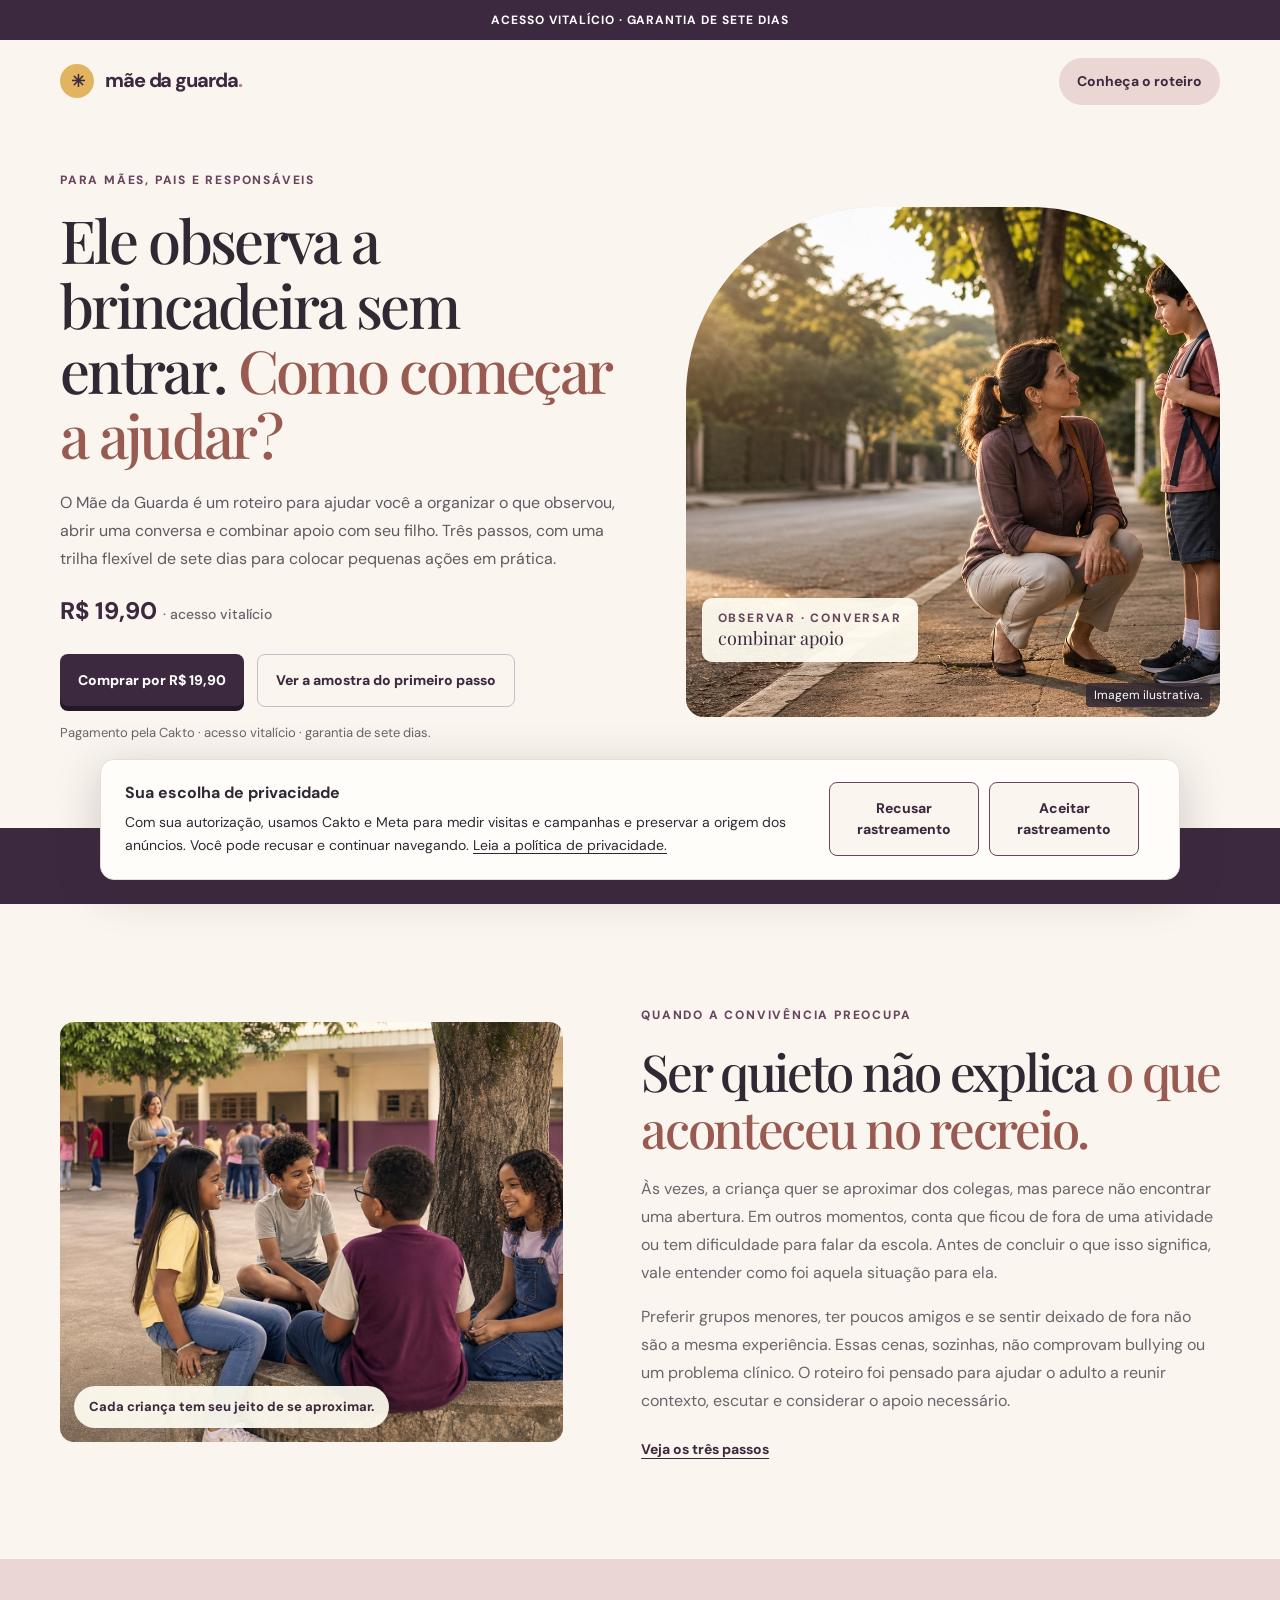
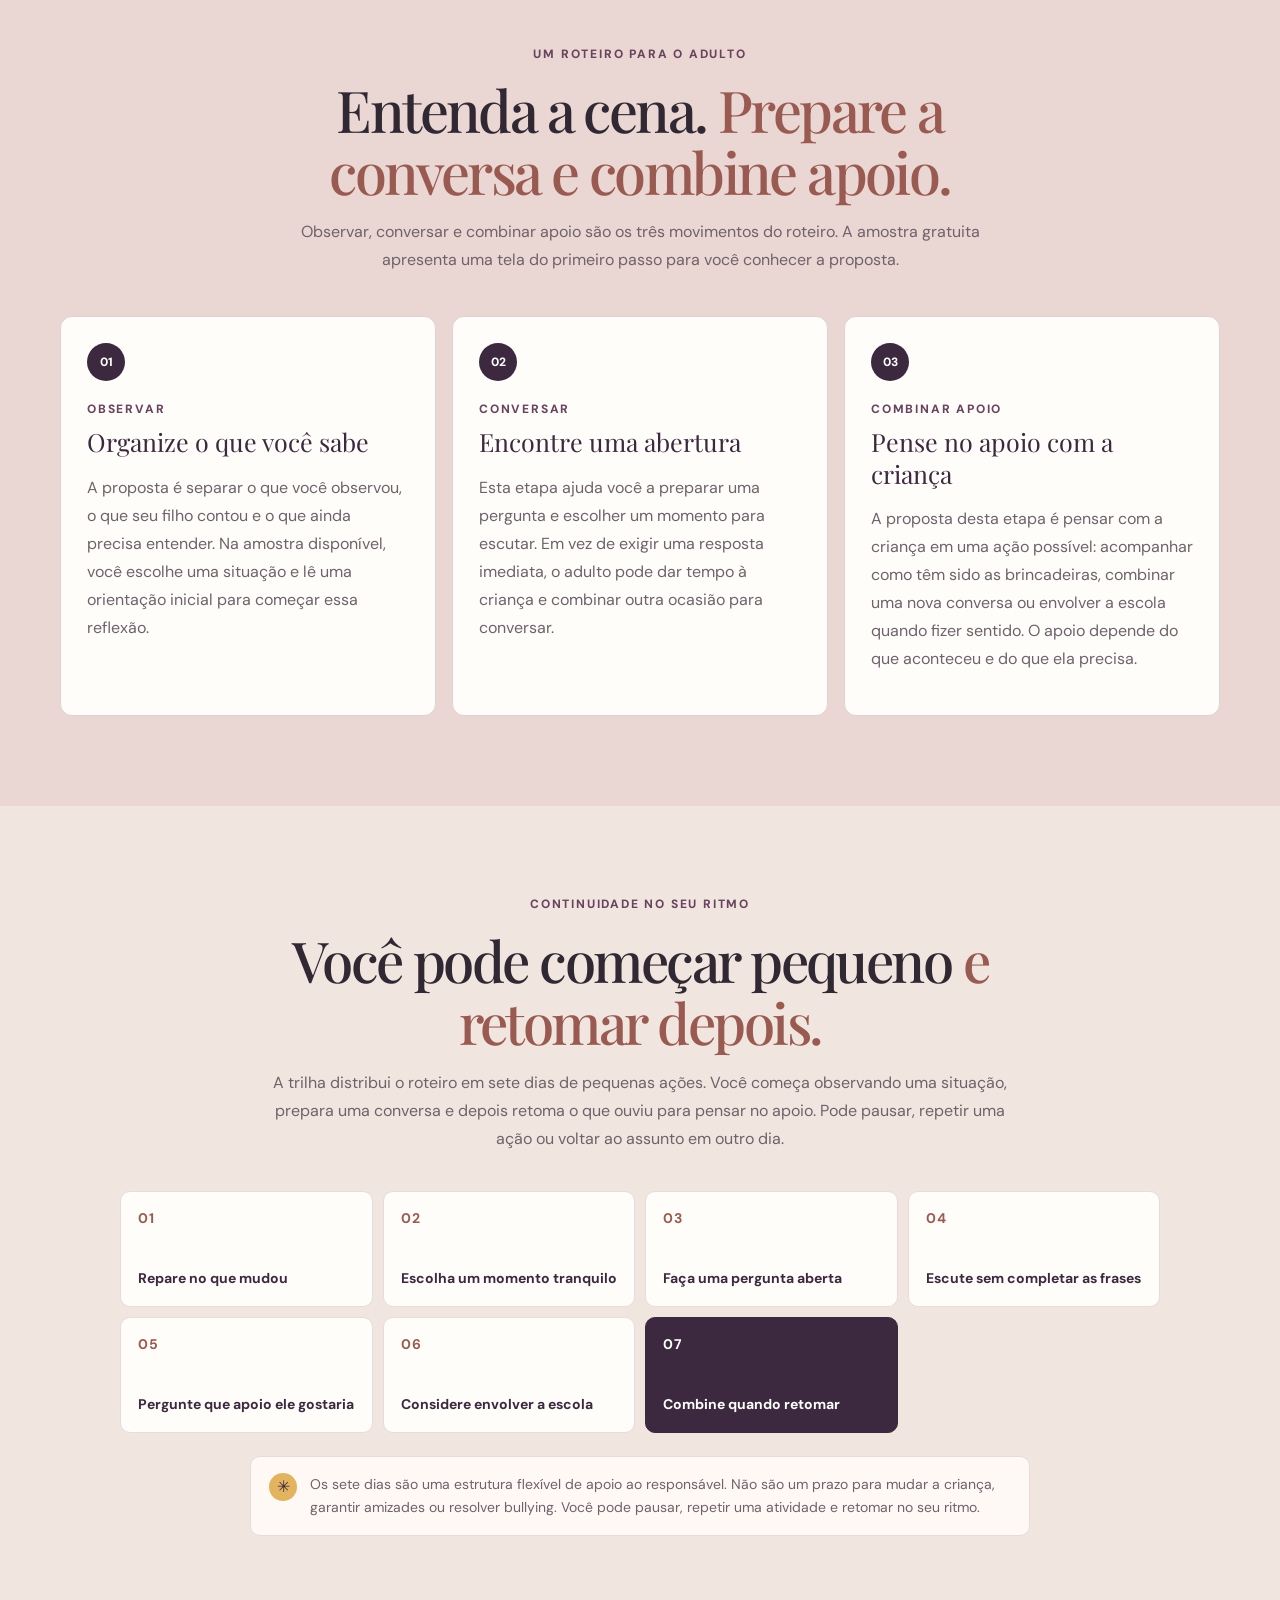
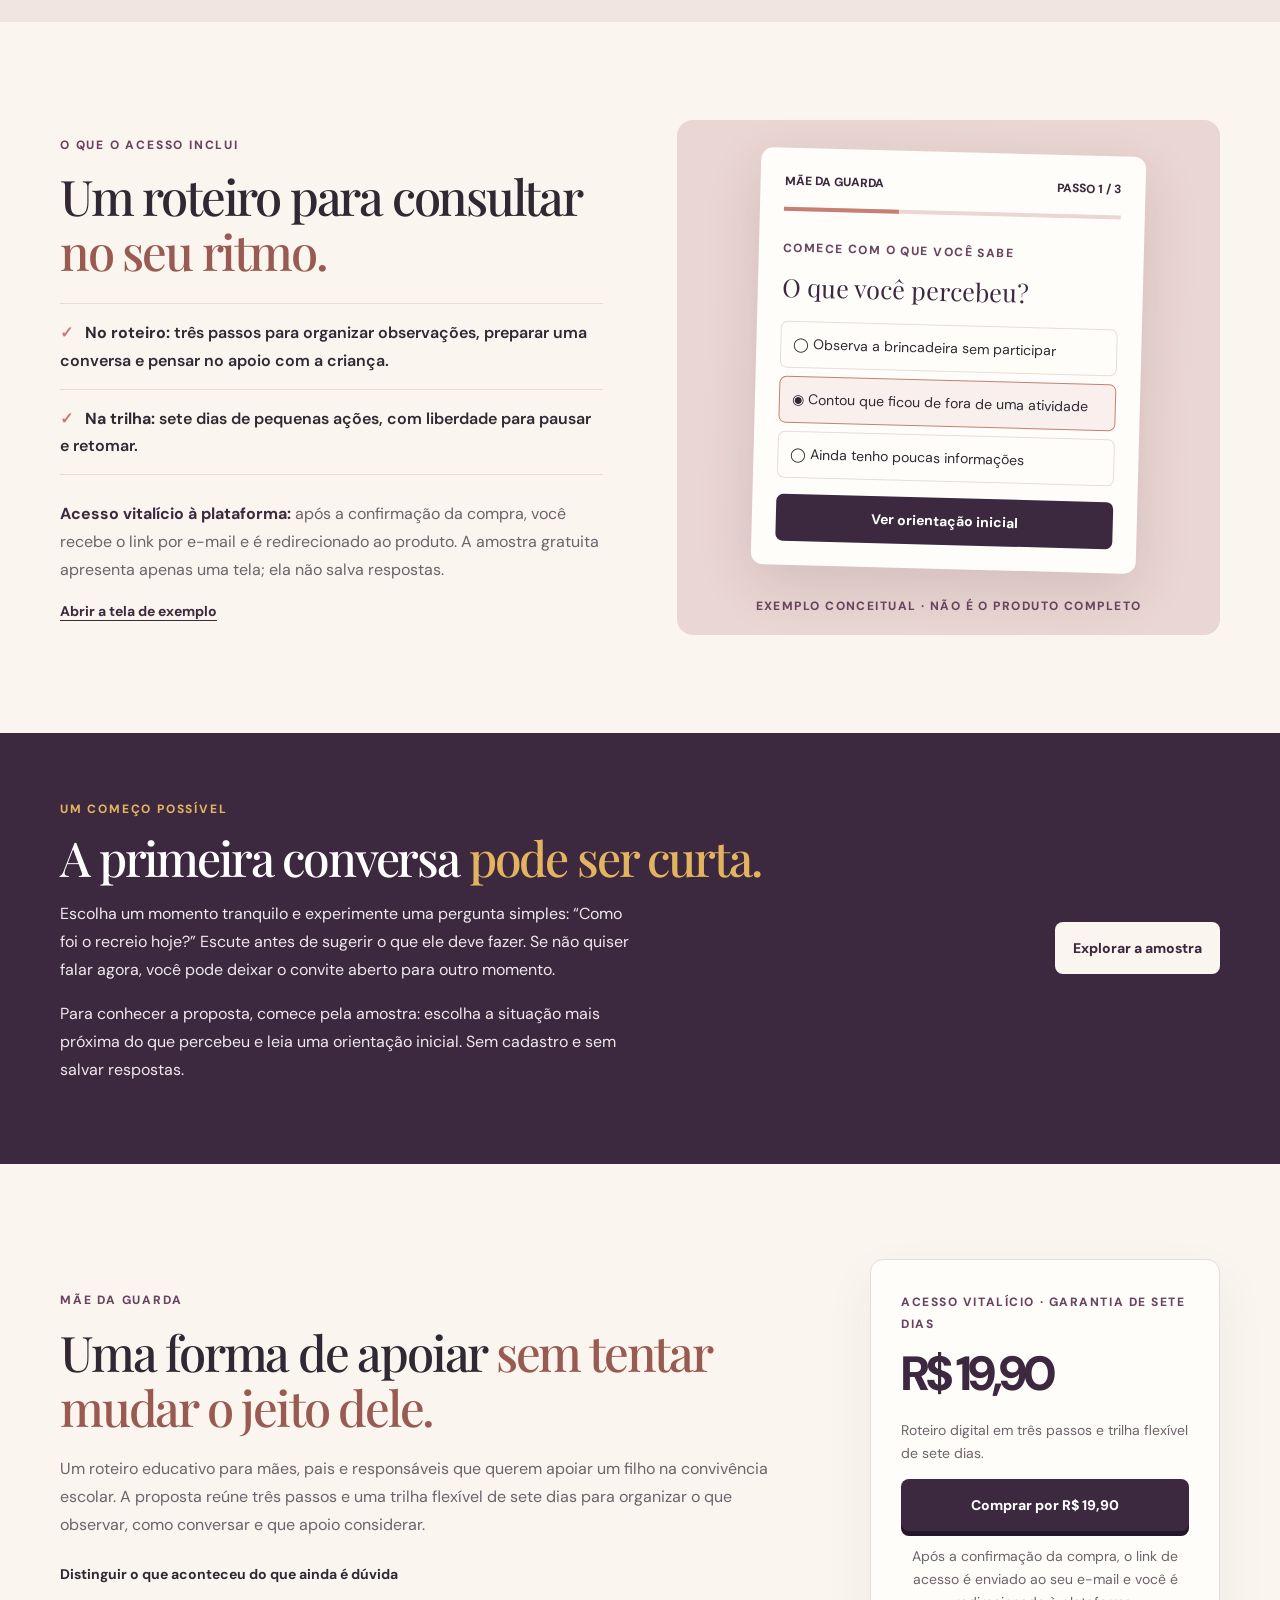
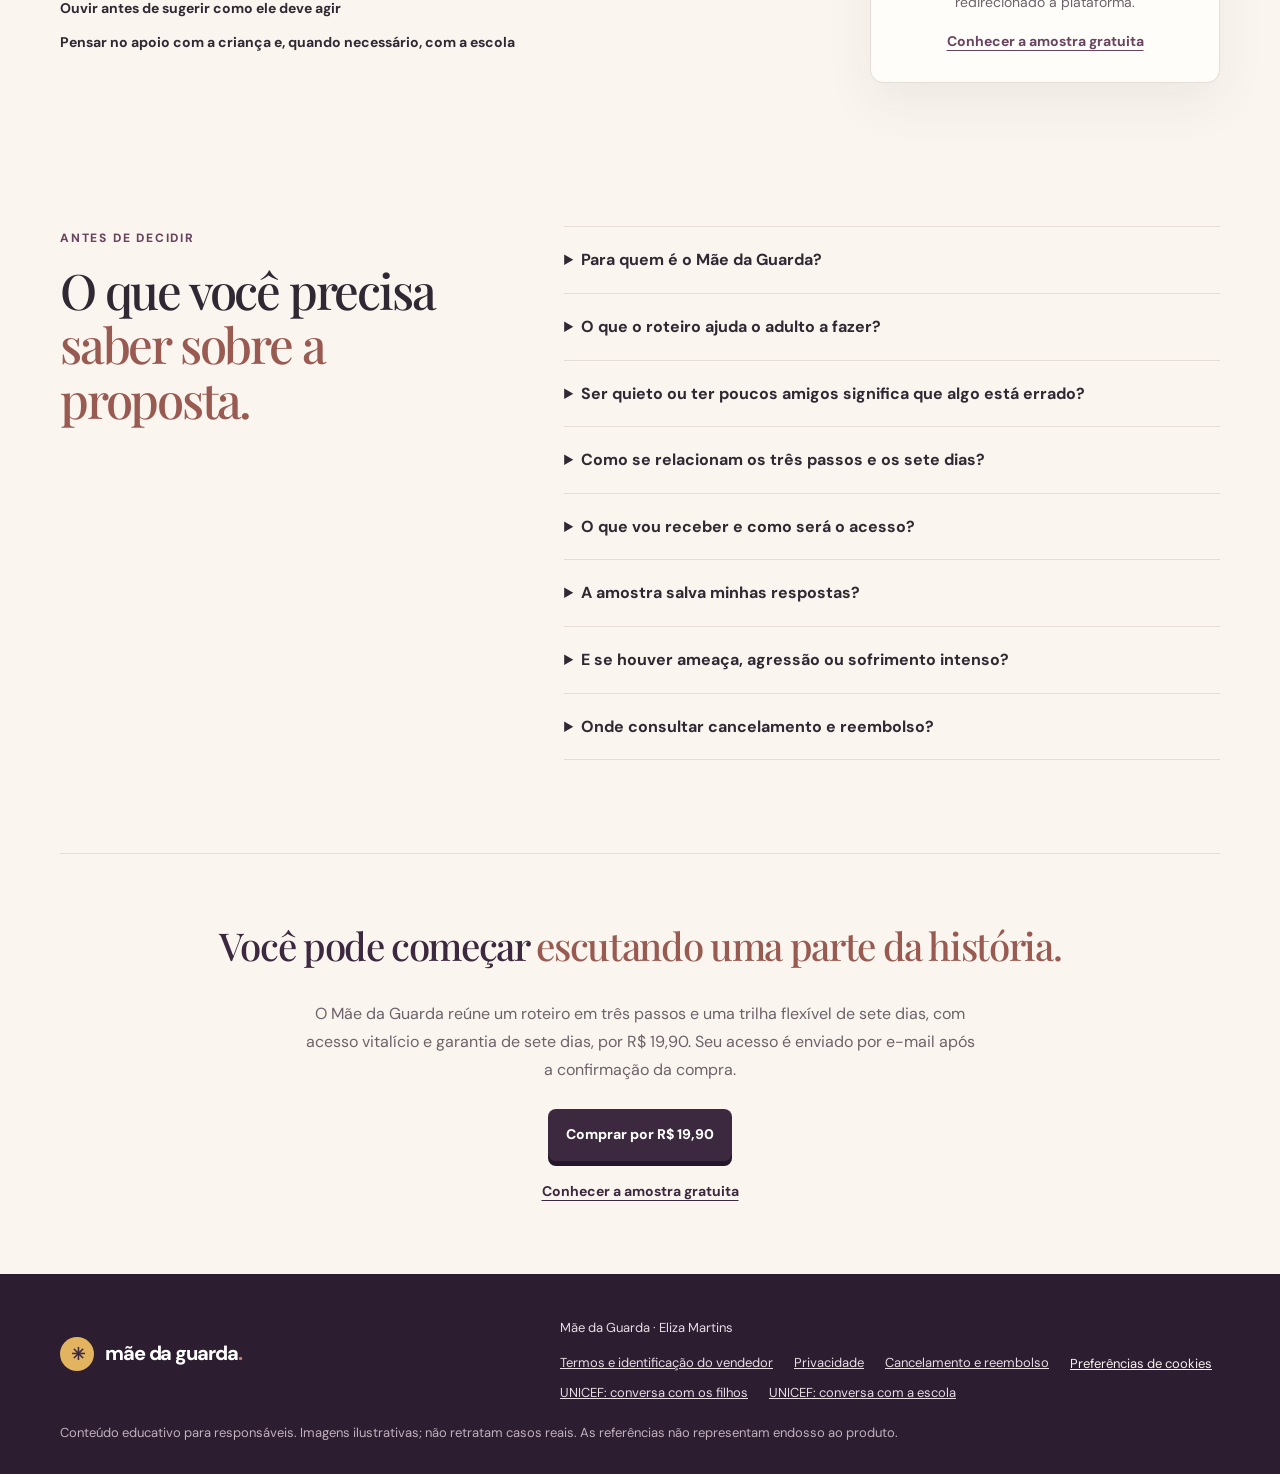
==== commit 7e17f212: "Ativa vendas e remove avisos de indisponibilidade por autorização do proprietário" ====
--- a/pagina-vendas/index.html
+++ b/pagina-vendas/index.html
@@ -11,10 +11,10 @@
 </head>
 <body>
 <a class="skip-link" href="#conteudo">Pular para o conteúdo</a>
-<div class="setup" id="setup-banner">COMPRAS TEMPORARIAMENTE INDISPONÍVEIS</div>
+<div class="setup" id="offer-banner">ACESSO VITALÍCIO · GARANTIA DE SETE DIAS</div>
 <header class="top wrap"><a class="brand" href="index.html" aria-label="Mãe da Guarda"><span class="brand-icon" aria-hidden="true">✳</span> mãe da guarda<span class="dot">.</span></a><a class="nav-link" href="#como-funciona">Conheça o roteiro</a></header>
 <main id="conteudo" tabindex="-1">
-<section class="hero wrap" aria-labelledby="titulo"><div class="hero-copy"><span class="eyebrow">PARA MÃES, PAIS E RESPONSÁVEIS</span><h1 id="titulo">Ele observa a brincadeira sem entrar. <em>Como começar a ajudar?</em></h1><p class="lead">O Mãe da Guarda é um roteiro para ajudar você a organizar o que observou, abrir uma conversa e combinar apoio com seu filho. Três passos, com uma trilha flexível de sete dias para colocar pequenas ações em prática.</p><p class="hero-price">R$ 19,90 <span>· acesso vitalício</span></p><div class="actions"><a class="button primary" href="amostra.html">Ver a amostra do primeiro passo</a><button class="button secondary" data-buy disabled aria-describedby="hero-status">Comprar por R$ 19,90</button></div><p class="meta" id="hero-status">As compras estão temporariamente indisponíveis. Você pode conhecer a amostra gratuita, que não salva suas escolhas.</p></div><figure class="hero-art"><img src="assets/hero-mae-filho.jpg" alt="Mãe escuta o filho no caminho para casa depois da escola"><figcaption>Imagem ilustrativa.</figcaption><div class="art-note"><span>OBSERVAR · CONVERSAR</span><b>combinar apoio</b></div></figure></section>
+<section class="hero wrap" aria-labelledby="titulo"><div class="hero-copy"><span class="eyebrow">PARA MÃES, PAIS E RESPONSÁVEIS</span><h1 id="titulo">Ele observa a brincadeira sem entrar. <em>Como começar a ajudar?</em></h1><p class="lead">O Mãe da Guarda é um roteiro para ajudar você a organizar o que observou, abrir uma conversa e combinar apoio com seu filho. Três passos, com uma trilha flexível de sete dias para colocar pequenas ações em prática.</p><p class="hero-price">R$ 19,90 <span>· acesso vitalício</span></p><div class="actions"><a class="button primary" data-buy href="https://pay.cakto.com.br/anjwoj4_1363309" aria-describedby="hero-status">Comprar por R$ 19,90</a><a class="button secondary" href="amostra.html">Ver a amostra do primeiro passo</a></div><p class="meta" id="hero-status">Pagamento pela Cakto · acesso vitalício · garantia de sete dias.</p></div><figure class="hero-art"><img src="assets/hero-mae-filho.jpg" alt="Mãe escuta o filho no caminho para casa depois da escola"><figcaption>Imagem ilustrativa.</figcaption><div class="art-note"><span>OBSERVAR · CONVERSAR</span><b>combinar apoio</b></div></figure></section>
 <section class="truth-bar"><div class="wrap truth-inner"><strong>Escute antes de sugerir uma solução.</strong><span>A primeira conversa pode ser curta, sem pedir que ele conte tudo de uma vez.</span></div></section>
 <section class="opening wrap"><div class="opening-image"><img src="assets/patio-escola.jpg" alt="Crianças conversam em grupo no pátio da escola" loading="lazy"><span>Cada criança tem seu jeito de se aproximar.</span></div><div class="opening-copy"><span class="eyebrow">QUANDO A CONVIVÊNCIA PREOCUPA</span><h2>Ser quieto não explica <em>o que aconteceu no recreio.</em></h2><p>Às vezes, a criança quer se aproximar dos colegas, mas parece não encontrar uma abertura. Em outros momentos, conta que ficou de fora de uma atividade ou tem dificuldade para falar da escola. Antes de concluir o que isso significa, vale entender como foi aquela situação para ela.</p><p>Preferir grupos menores, ter poucos amigos e se sentir deixado de fora não são a mesma experiência. Essas cenas, sozinhas, não comprovam bullying ou um problema clínico. O roteiro foi pensado para ajudar o adulto a reunir contexto, escutar e considerar o apoio necessário.</p><a class="text-link" href="#como-funciona">Veja os três passos</a></div></section>
 <section class="method" id="como-funciona"><div class="wrap"><div class="section-head"><span class="eyebrow">UM ROTEIRO PARA O ADULTO</span><h2>Entenda a cena. <em>Prepare a conversa e combine apoio.</em></h2><p>Observar, conversar e combinar apoio são os três movimentos do roteiro. A amostra gratuita apresenta uma tela do primeiro passo para você conhecer a proposta.</p></div><div class="steps">
@@ -25,7 +25,7 @@
 <section class="trail" id="trilha"><div class="wrap trail-wrap"><div class="trail-intro"><span class="eyebrow">CONTINUIDADE NO SEU RITMO</span><h2>Você pode começar pequeno <em>e retomar depois.</em></h2><p>A trilha distribui o roteiro em sete dias de pequenas ações. Você começa observando uma situação, prepara uma conversa e depois retoma o que ouviu para pensar no apoio. Pode pausar, repetir uma ação ou voltar ao assunto em outro dia.</p></div><div class="day-grid"><article><b>01</b><span>Repare no que mudou</span></article><article><b>02</b><span>Escolha um momento tranquilo</span></article><article><b>03</b><span>Faça uma pergunta aberta</span></article><article><b>04</b><span>Escute sem completar as frases</span></article><article><b>05</b><span>Pergunte que apoio ele gostaria</span></article><article><b>06</b><span>Considere envolver a escola</span></article><article class="day-final"><b>07</b><span>Combine quando retomar</span></article></div><div class="trail-note"><span class="spark" aria-hidden="true">✳</span><p>Os sete dias são uma estrutura flexível de apoio ao responsável. Não são um prazo para mudar a criança, garantir amizades ou resolver bullying. Você pode pausar, repetir uma atividade e retomar no seu ritmo.</p></div></div></section>
 <section class="inside wrap"><div class="inside-copy"><span class="eyebrow">O QUE O ACESSO INCLUI</span><h2>Um roteiro para consultar <em>no seu ritmo.</em></h2><ul><li><strong>No roteiro:</strong> três passos para organizar observações, preparar uma conversa e pensar no apoio com a criança.</li><li><strong>Na trilha:</strong> sete dias de pequenas ações, com liberdade para pausar e retomar.</li></ul><p><strong>Acesso vitalício à plataforma:</strong> após a confirmação da compra, você recebe o link por e-mail e é redirecionado ao produto. A amostra gratuita apresenta apenas uma tela; ela não salva respostas.</p><a class="text-link" href="amostra.html">Abrir a tela de exemplo</a></div><div class="inside-visual"><div class="mini-screen" aria-label="Ilustração de uma tela conceitual do primeiro passo"><div class="screen-top"><span>MÃE DA GUARDA</span><span>PASSO 1 / 3</span></div><div class="screen-line"><i></i></div><span class="screen-label">COMECE COM O QUE VOCÊ SABE</span><h3>O que você percebeu?</h3><div class="screen-choice">◯ Observa a brincadeira sem participar</div><div class="screen-choice active">◉ Contou que ficou de fora de uma atividade</div><div class="screen-choice">◯ Ainda tenho poucas informações</div><div class="screen-next">Ver orientação inicial</div></div><span class="visual-caption">EXEMPLO CONCEITUAL · NÃO É O PRODUTO COMPLETO</span></div></section>
 <section class="sample-band"><div class="wrap sample-inner"><div><span class="eyebrow">UM COMEÇO POSSÍVEL</span><h2>A primeira conversa <em>pode ser curta.</em></h2><p>Escolha um momento tranquilo e experimente uma pergunta simples: “Como foi o recreio hoje?” Escute antes de sugerir o que ele deve fazer. Se não quiser falar agora, você pode deixar o convite aberto para outro momento.</p><p>Para conhecer a proposta, comece pela amostra: escolha a situação mais próxima do que percebeu e leia uma orientação inicial. Sem cadastro e sem salvar respostas.</p></div><a class="button light" href="amostra.html">Explorar a amostra</a></div></section>
-<section class="offer wrap" id="oferta"><div class="offer-copy"><span class="eyebrow">MÃE DA GUARDA</span><h2>Uma forma de apoiar <em>sem tentar mudar o jeito dele.</em></h2><p>Um roteiro educativo para mães, pais e responsáveis que querem apoiar um filho na convivência escolar. A proposta reúne três passos e uma trilha flexível de sete dias para organizar o que observar, como conversar e que apoio considerar.</p><div class="offer-points"><span>Distinguir o que aconteceu do que ainda é dúvida</span><span>Ouvir antes de sugerir como ele deve agir</span><span>Pensar no apoio com a criança e, quando necessário, com a escola</span></div></div><div class="price-card"><span class="price-eyebrow">ACESSO VITALÍCIO · GARANTIA DE SETE DIAS</span><div class="price">R$ 19,90</div><p>Roteiro digital em três passos e trilha flexível de sete dias.</p><button class="button primary full" data-buy disabled aria-describedby="access-description">Comprar por R$ 19,90</button><small id="access-description">Compras temporariamente indisponíveis.</small><a class="demo-link" href="amostra.html">Conhecer a amostra gratuita</a></div></section>
+<section class="offer wrap" id="oferta"><div class="offer-copy"><span class="eyebrow">MÃE DA GUARDA</span><h2>Uma forma de apoiar <em>sem tentar mudar o jeito dele.</em></h2><p>Um roteiro educativo para mães, pais e responsáveis que querem apoiar um filho na convivência escolar. A proposta reúne três passos e uma trilha flexível de sete dias para organizar o que observar, como conversar e que apoio considerar.</p><div class="offer-points"><span>Distinguir o que aconteceu do que ainda é dúvida</span><span>Ouvir antes de sugerir como ele deve agir</span><span>Pensar no apoio com a criança e, quando necessário, com a escola</span></div></div><div class="price-card"><span class="price-eyebrow">ACESSO VITALÍCIO · GARANTIA DE SETE DIAS</span><div class="price">R$ 19,90</div><p>Roteiro digital em três passos e trilha flexível de sete dias.</p><a class="button primary full" data-buy href="https://pay.cakto.com.br/anjwoj4_1363309" aria-describedby="access-description">Comprar por R$ 19,90</a><small id="access-description">Após a confirmação da compra, o link de acesso é enviado ao seu e-mail e você é redirecionado à plataforma.</small><a class="demo-link" href="amostra.html">Conhecer a amostra gratuita</a></div></section>
 <section class="faq wrap" id="perguntas"><div><span class="eyebrow">ANTES DE DECIDIR</span><h2>O que você precisa <em>saber sobre a proposta.</em></h2></div><div class="faq-list">
 <details><summary>Para quem é o Mãe da Guarda?</summary><p>Para mães, pais e responsáveis que querem entender e apoiar a convivência escolar de uma criança: quando ela parece não encontrar uma abertura para se aproximar, conta que ficou de fora ou tem dificuldade para falar do assunto. O roteiro é usado pelo adulto responsável e respeita o contexto de cada criança.</p></details>
 <details><summary>O que o roteiro ajuda o adulto a fazer?</summary><p>A proposta é organizar observações, preparar uma conversa sem pressionar e pensar em uma ação possível com a criança. O roteiro é voltado ao adulto; não oferece treinamento para tornar a criança popular ou extrovertida, diagnóstico, resultado clínico, amizades garantidas ou solução para bullying.</p></details>
@@ -34,8 +34,8 @@
 <details><summary>O que vou receber e como será o acesso?</summary><p>Você recebe acesso vitalício à plataforma com o roteiro em três passos e a trilha flexível de sete dias. Após a confirmação da compra pela Cakto, o link de acesso é enviado ao e-mail informado e você é redirecionado ao produto. Confira o endereço de e-mail antes de concluir a compra.</p></details>
 <details><summary>A amostra salva minhas respostas?</summary><p>Não. A opção escolhida serve apenas para mostrar uma orientação naquela tela. A amostra não pede cadastro, não envia sua escolha e não mantém um histórico das respostas.</p></details>
 <details><summary>E se houver ameaça, agressão ou sofrimento intenso?</summary><p>Priorize a segurança da criança e busque ajuda da escola e dos profissionais ou serviços locais adequados. Não espere o fim de uma trilha para pedir ajuda. Este material é educativo.</p></details>
-<details><summary>Onde consultar cancelamento e reembolso?</summary><p>A oferta tem garantia de sete dias e acesso vitalício. Consulte a <a href="reembolso.html">política de cancelamento e reembolso</a> para conhecer o prazo e o canal de solicitação. As compras nesta página continuam desativadas enquanto o fluxo comercial é conferido.</p></details>
-</div></section><section class="closing wrap" aria-labelledby="fechamento"><h2 id="fechamento">Você pode começar <em>escutando uma parte da história.</em></h2><p>O Mãe da Guarda reúne um roteiro em três passos e uma trilha flexível de sete dias, com acesso vitalício e garantia de sete dias, por R$ 19,90. Conheça a proposta em uma tela de amostra, sem cadastro.</p><a class="button primary" href="amostra.html">Explorar a amostra gratuita</a></section></main>
+<details><summary>Onde consultar cancelamento e reembolso?</summary><p>A oferta tem garantia de sete dias e acesso vitalício. Consulte a <a href="reembolso.html">política de cancelamento e reembolso</a> para conhecer o prazo e o canal de solicitação.</p></details>
+</div></section><section class="closing wrap" aria-labelledby="fechamento"><h2 id="fechamento">Você pode começar <em>escutando uma parte da história.</em></h2><p>O Mãe da Guarda reúne um roteiro em três passos e uma trilha flexível de sete dias, com acesso vitalício e garantia de sete dias, por R$ 19,90. Seu acesso é enviado por e-mail após a confirmação da compra.</p><a class="button primary" data-buy href="https://pay.cakto.com.br/anjwoj4_1363309">Comprar por R$ 19,90</a><br><a class="text-link closing-sample" href="amostra.html">Conhecer a amostra gratuita</a></section></main>
 <footer class="footer"><div class="wrap footer-inner"><a class="brand" href="index.html" aria-label="Mãe da Guarda"><span class="brand-icon" aria-hidden="true">✳</span> mãe da guarda<span class="dot">.</span></a><div><p id="seller-line">Mãe da Guarda · Eliza Martins</p><nav class="legal-links" aria-label="Referências e políticas"><a id="terms-link" href="termos.html">Termos e identificação do vendedor</a> <a id="privacy-link" href="privacidade.html">Privacidade</a> <a id="refund-link" href="reembolso.html">Cancelamento e reembolso</a> <button class="privacy-preferences" type="button" id="preferencias-de-cookies" data-privacy-preferences>Preferências de cookies</button> <a href="https://www.unicef.org/lac/en/parenting-lac/security-protection/how-talk-your-children-about-bullying" target="_blank" rel="noopener noreferrer">UNICEF: conversa com os filhos</a> <a href="https://www.unicef.org/parenting/child-care/how-talk-school-about-bullying" target="_blank" rel="noopener noreferrer">UNICEF: conversa com a escola</a></nav></div></div><div class="wrap footnote">Conteúdo educativo para responsáveis. Imagens ilustrativas; não retratam casos reais. As referências não representam endosso ao produto.</div></footer>
 
 <template id="cakto-tracker-template"><script src="https://api.cakto.com.br/api/product/checkout/tracker.js" async data-offer="anjwoj4_1363309"></script></template>
--- a/pagina-vendas/styles.css
+++ b/pagina-vendas/styles.css
@@ -48,3 +48,4 @@
 .policy{max-width:860px;padding-block:35px 80px}.policy h1{font:500 clamp(2rem,5vw,3.25rem)/1.15 'Playfair Display',Georgia,serif;color:var(--plum);letter-spacing:-.035em}.policy h2{font-size:1.25rem;margin-top:32px;color:var(--plum)}.policy p,.policy li{font-size:1rem;line-height:1.8}.policy li{margin-bottom:10px}.policy table{width:100%;border-collapse:collapse;font-size:.875rem;line-height:1.65}.policy th,.policy td{text-align:left;vertical-align:top;border:1px solid var(--line);padding:12px}.policy nav{display:flex;gap:14px;flex-wrap:wrap;font-size:.875rem}.policy address{font-style:normal;line-height:1.8}.policy .policy-date{font-size:.875rem;color:var(--muted)}
 @media(max-width:900px){.privacy-banner{display:block}.privacy-actions{margin-top:16px}.privacy-actions .button{max-width:none;flex:1}}
 @media(max-width:640px){.privacy-banner{inset:auto 10px 10px;padding:18px;max-height:70vh;overflow:auto}.privacy-actions .button{padding:12px 10px;font-size:.8125rem}.policy{padding-top:20px}.policy th,.policy td{padding:8px;overflow-wrap:anywhere}}
+.closing-sample{display:inline-block;margin-top:20px}[data-buy][aria-disabled="true"]{opacity:.65;cursor:not-allowed}
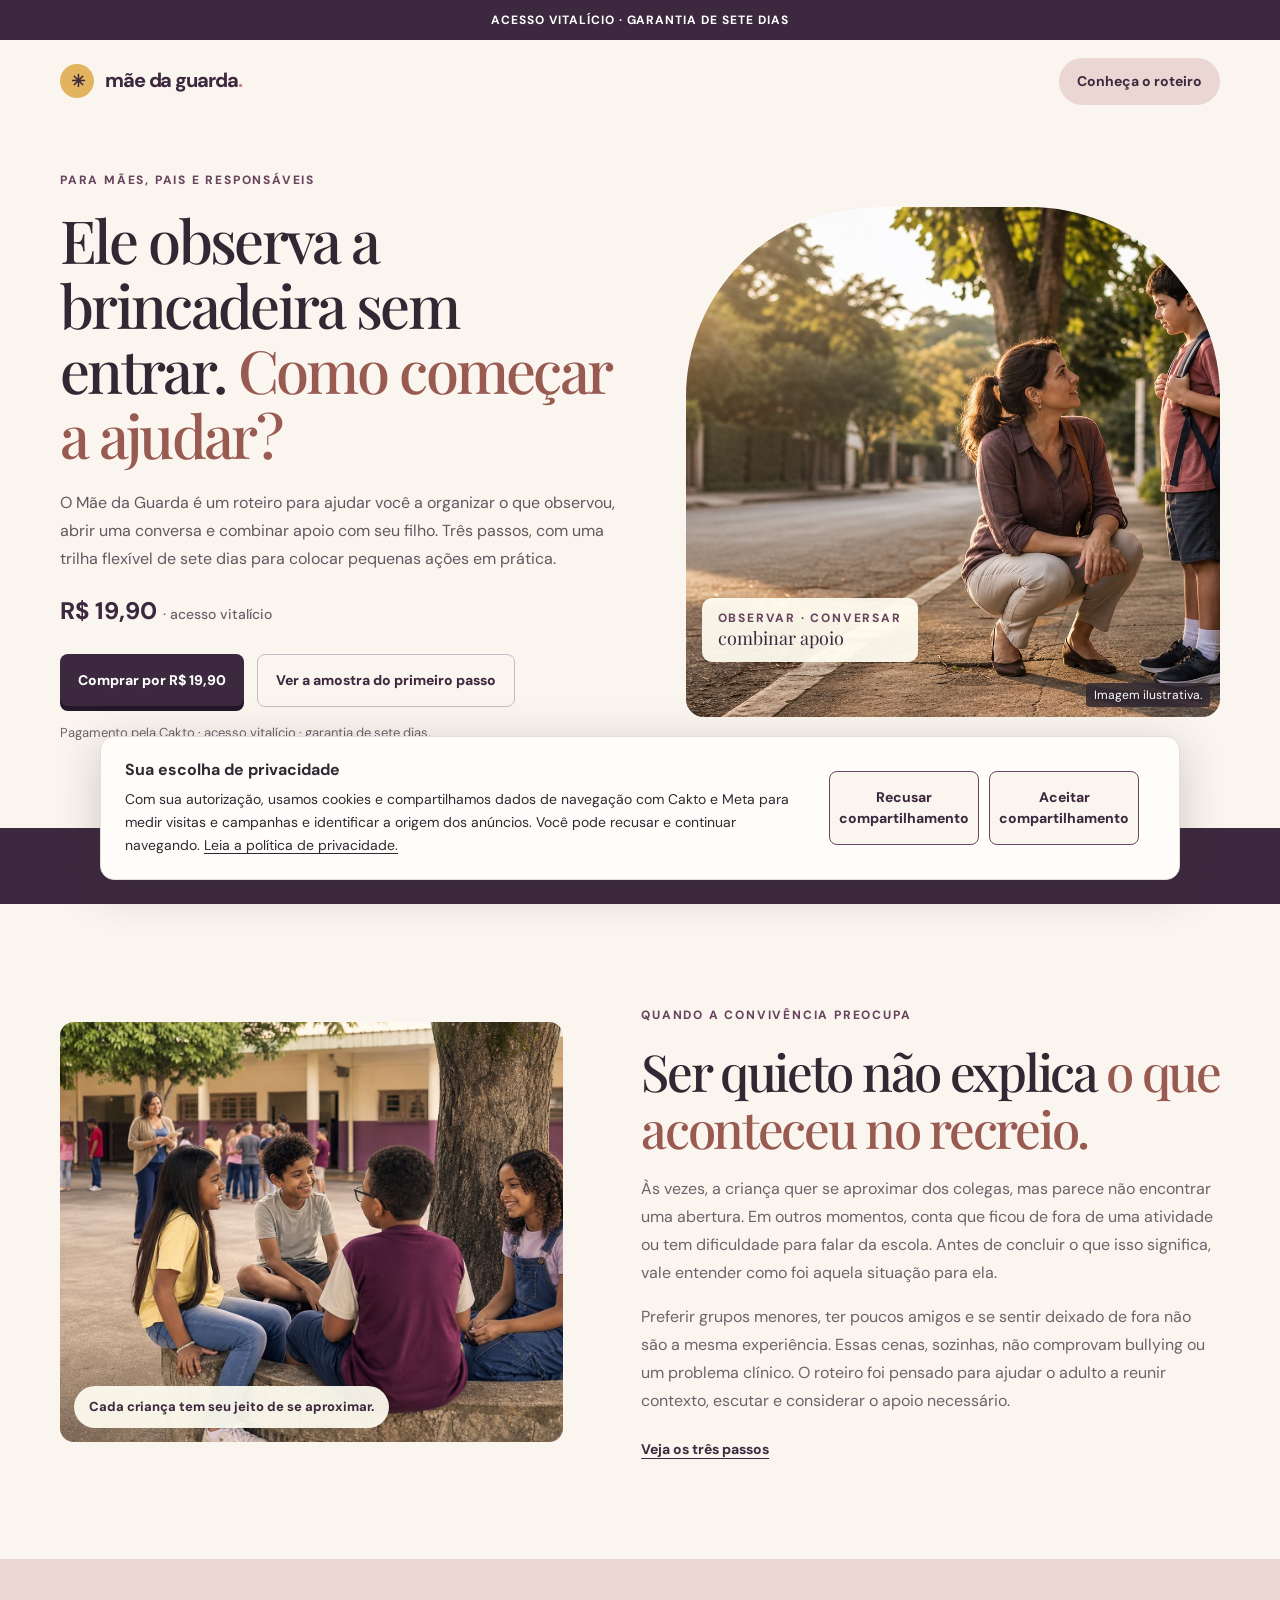
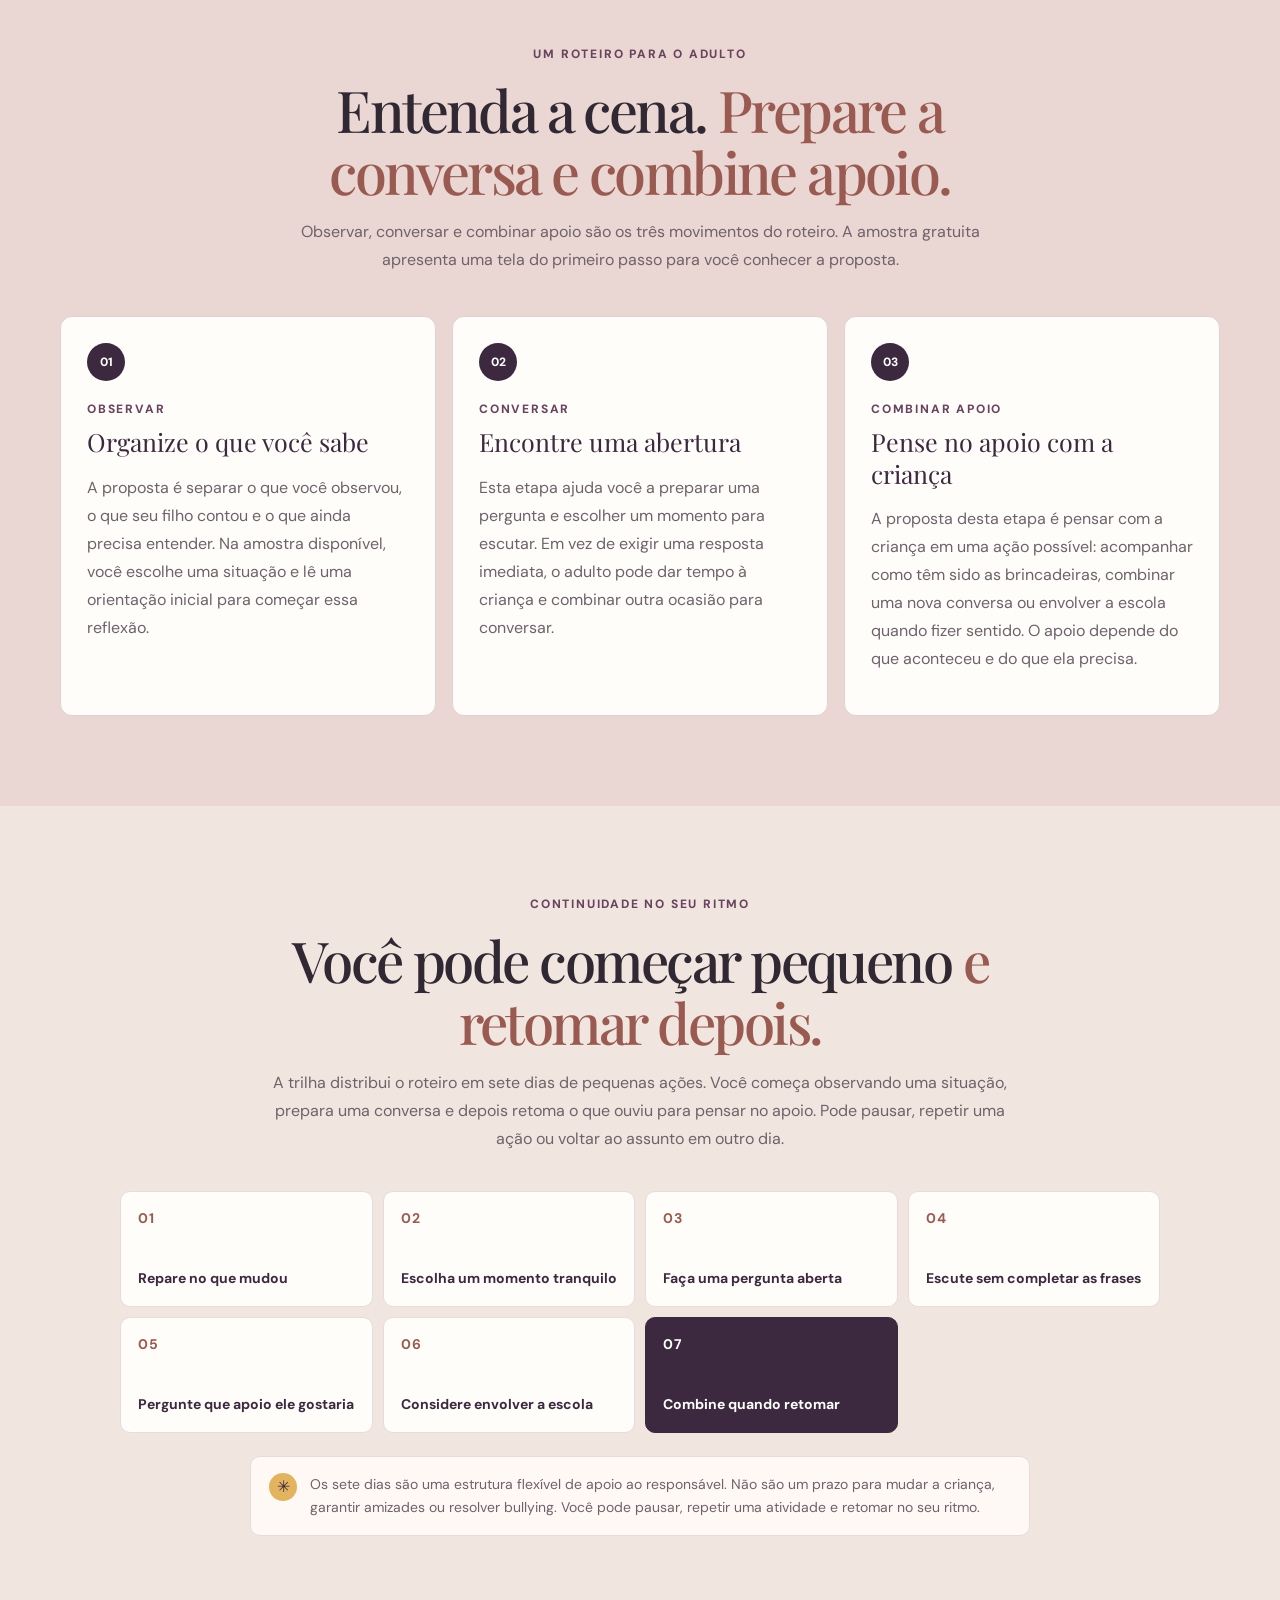
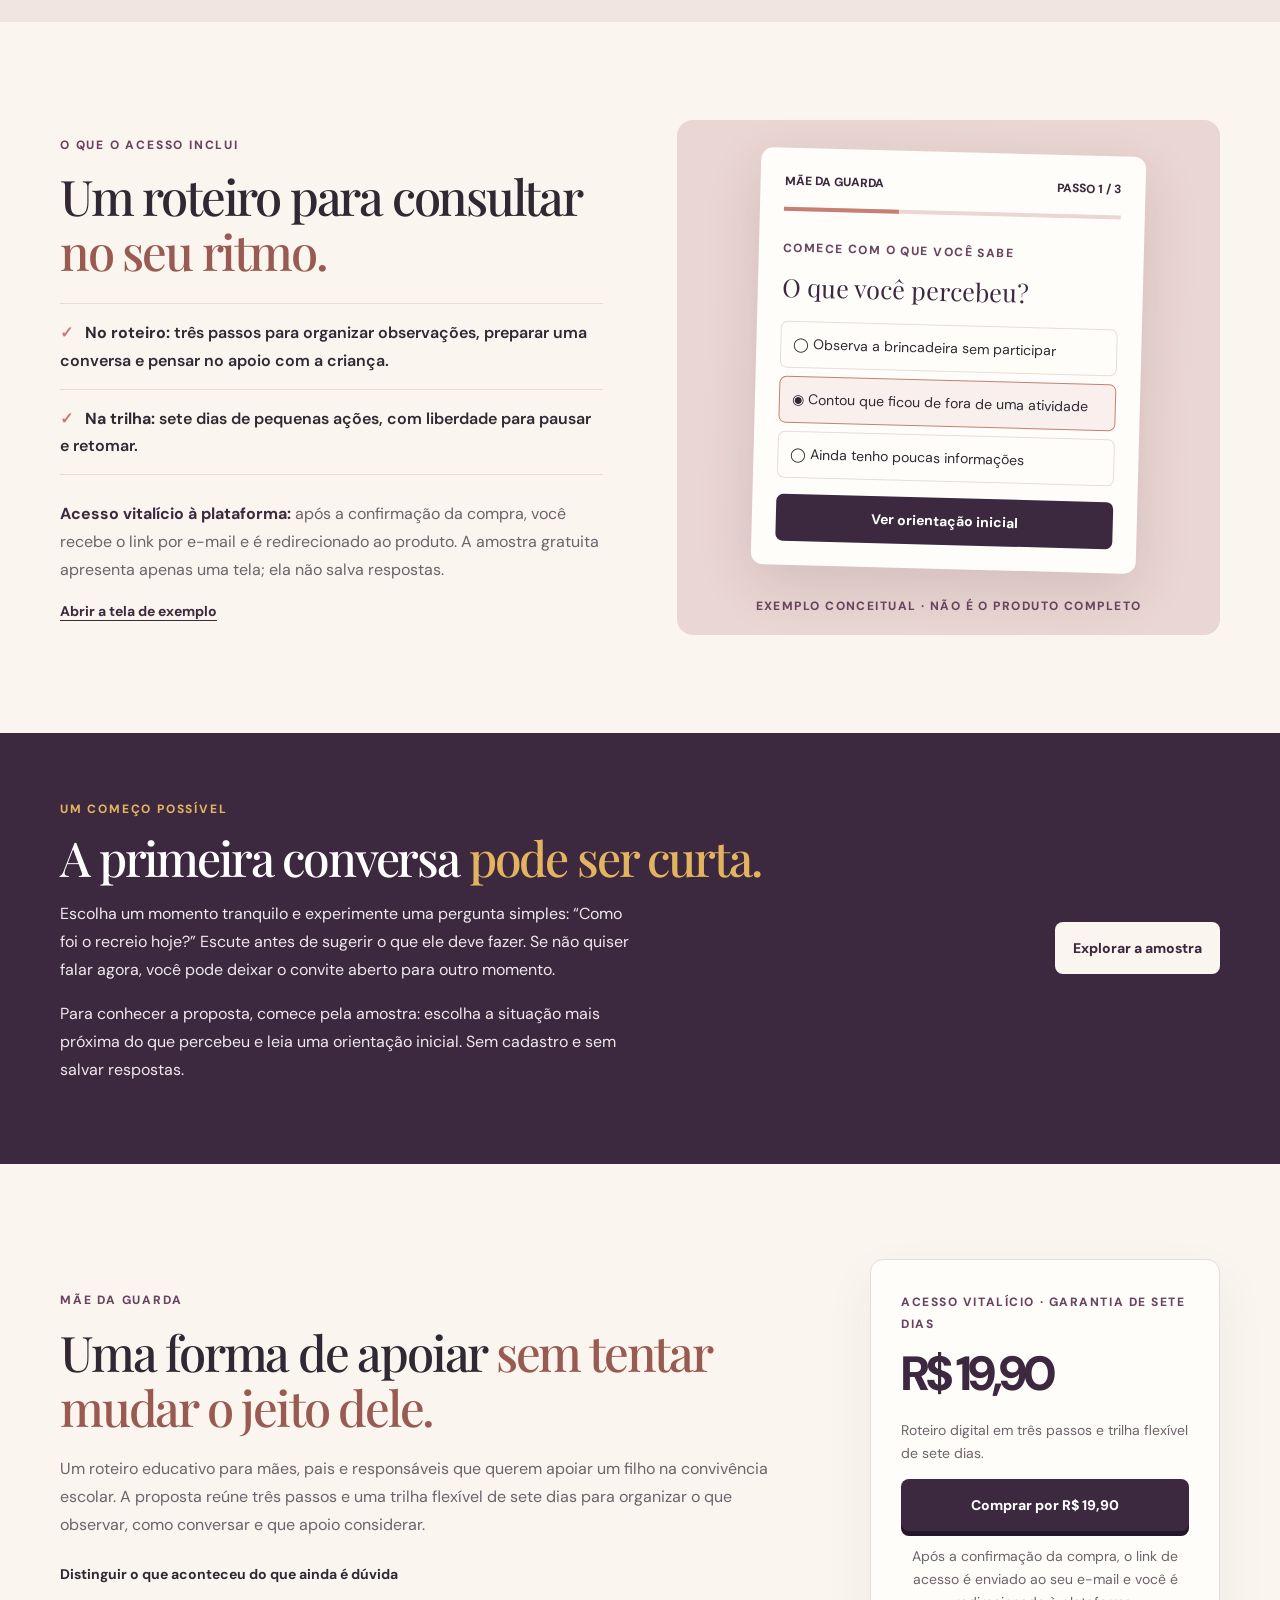
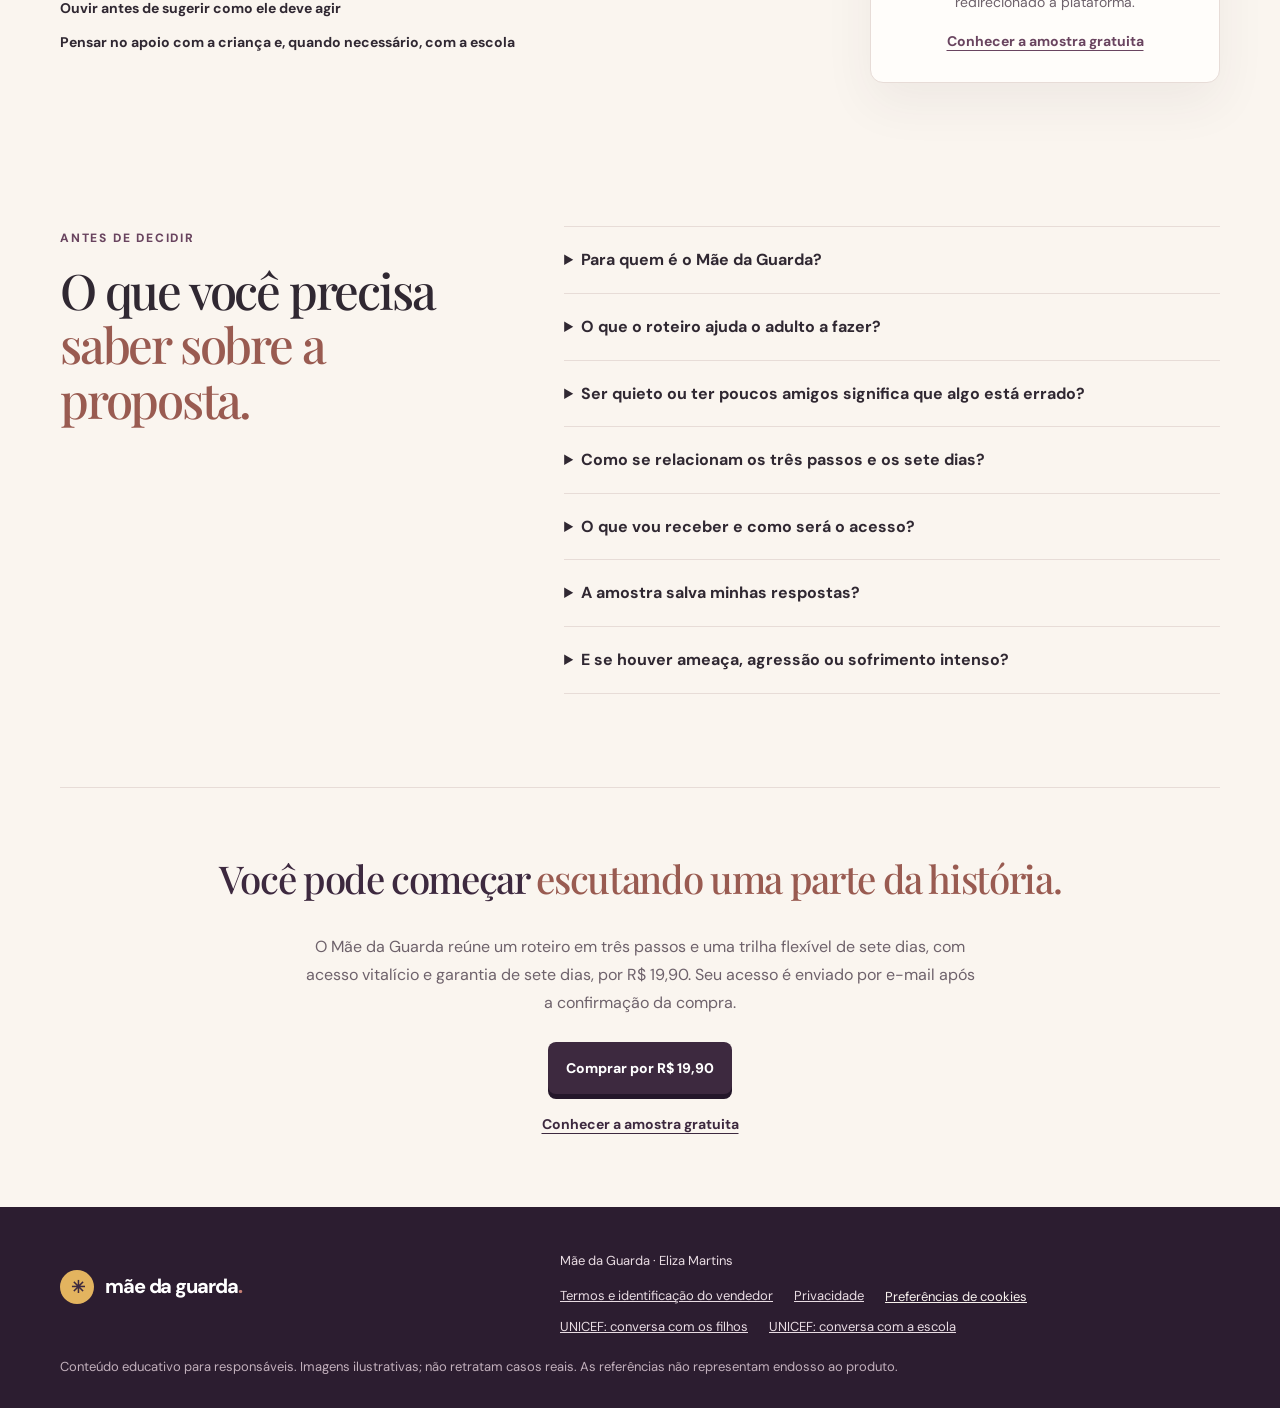
==== commit 658428ac: "Ajusta consentimento e políticas e remove documento incorreto" ====
--- a/pagina-vendas/index.html
+++ b/pagina-vendas/index.html
@@ -34,14 +34,13 @@
 <details><summary>O que vou receber e como será o acesso?</summary><p>Você recebe acesso vitalício à plataforma com o roteiro em três passos e a trilha flexível de sete dias. Após a confirmação da compra pela Cakto, o link de acesso é enviado ao e-mail informado e você é redirecionado ao produto. Confira o endereço de e-mail antes de concluir a compra.</p></details>
 <details><summary>A amostra salva minhas respostas?</summary><p>Não. A opção escolhida serve apenas para mostrar uma orientação naquela tela. A amostra não pede cadastro, não envia sua escolha e não mantém um histórico das respostas.</p></details>
 <details><summary>E se houver ameaça, agressão ou sofrimento intenso?</summary><p>Priorize a segurança da criança e busque ajuda da escola e dos profissionais ou serviços locais adequados. Não espere o fim de uma trilha para pedir ajuda. Este material é educativo.</p></details>
-<details><summary>Onde consultar cancelamento e reembolso?</summary><p>A oferta tem garantia de sete dias e acesso vitalício. Consulte a <a href="reembolso.html">política de cancelamento e reembolso</a> para conhecer o prazo e o canal de solicitação.</p></details>
 </div></section><section class="closing wrap" aria-labelledby="fechamento"><h2 id="fechamento">Você pode começar <em>escutando uma parte da história.</em></h2><p>O Mãe da Guarda reúne um roteiro em três passos e uma trilha flexível de sete dias, com acesso vitalício e garantia de sete dias, por R$ 19,90. Seu acesso é enviado por e-mail após a confirmação da compra.</p><a class="button primary" data-buy href="https://pay.cakto.com.br/anjwoj4_1363309">Comprar por R$ 19,90</a><br><a class="text-link closing-sample" href="amostra.html">Conhecer a amostra gratuita</a></section></main>
-<footer class="footer"><div class="wrap footer-inner"><a class="brand" href="index.html" aria-label="Mãe da Guarda"><span class="brand-icon" aria-hidden="true">✳</span> mãe da guarda<span class="dot">.</span></a><div><p id="seller-line">Mãe da Guarda · Eliza Martins</p><nav class="legal-links" aria-label="Referências e políticas"><a id="terms-link" href="termos.html">Termos e identificação do vendedor</a> <a id="privacy-link" href="privacidade.html">Privacidade</a> <a id="refund-link" href="reembolso.html">Cancelamento e reembolso</a> <button class="privacy-preferences" type="button" id="preferencias-de-cookies" data-privacy-preferences>Preferências de cookies</button> <a href="https://www.unicef.org/lac/en/parenting-lac/security-protection/how-talk-your-children-about-bullying" target="_blank" rel="noopener noreferrer">UNICEF: conversa com os filhos</a> <a href="https://www.unicef.org/parenting/child-care/how-talk-school-about-bullying" target="_blank" rel="noopener noreferrer">UNICEF: conversa com a escola</a></nav></div></div><div class="wrap footnote">Conteúdo educativo para responsáveis. Imagens ilustrativas; não retratam casos reais. As referências não representam endosso ao produto.</div></footer>
+<footer class="footer"><div class="wrap footer-inner"><a class="brand" href="index.html" aria-label="Mãe da Guarda"><span class="brand-icon" aria-hidden="true">✳</span> mãe da guarda<span class="dot">.</span></a><div><p id="seller-line">Mãe da Guarda · Eliza Martins</p><nav class="legal-links" aria-label="Referências e políticas"><a id="terms-link" href="termos.html">Termos e identificação do vendedor</a> <a id="privacy-link" href="privacidade.html">Privacidade</a> <button class="privacy-preferences" type="button" id="preferencias-de-cookies" data-privacy-preferences>Preferências de cookies</button> <a href="https://www.unicef.org/lac/en/parenting-lac/security-protection/how-talk-your-children-about-bullying" target="_blank" rel="noopener noreferrer">UNICEF: conversa com os filhos</a> <a href="https://www.unicef.org/parenting/child-care/how-talk-school-about-bullying" target="_blank" rel="noopener noreferrer">UNICEF: conversa com a escola</a></nav></div></div><div class="wrap footnote">Conteúdo educativo para responsáveis. Imagens ilustrativas; não retratam casos reais. As referências não representam endosso ao produto.</div></footer>
 
 <template id="cakto-tracker-template"><script src="https://api.cakto.com.br/api/product/checkout/tracker.js" async data-offer="anjwoj4_1363309"></script></template>
 <aside class="privacy-banner" id="privacy-banner" aria-labelledby="privacy-title" hidden>
-  <div><h2 id="privacy-title">Sua escolha de privacidade</h2><p>Com sua autorização, usamos Cakto e Meta para medir visitas e campanhas e preservar a origem dos anúncios. Você pode recusar e continuar navegando. <a href="privacidade.html">Leia a política de privacidade.</a></p></div>
-  <div class="privacy-actions"><button type="button" class="button secondary" id="privacy-reject">Recusar rastreamento</button><button type="button" class="button secondary" id="privacy-accept">Aceitar rastreamento</button></div>
+  <div><h2 id="privacy-title">Sua escolha de privacidade</h2><p>Com sua autorização, usamos cookies e compartilhamos dados de navegação com Cakto e Meta para medir visitas e campanhas e identificar a origem dos anúncios. Você pode recusar e continuar navegando. <a href="privacidade.html">Leia a política de privacidade.</a></p></div>
+  <div class="privacy-actions"><button type="button" class="button secondary" id="privacy-reject">Recusar compartilhamento</button><button type="button" class="button secondary" id="privacy-accept">Aceitar compartilhamento</button></div>
 </aside>
 </body></html>
 
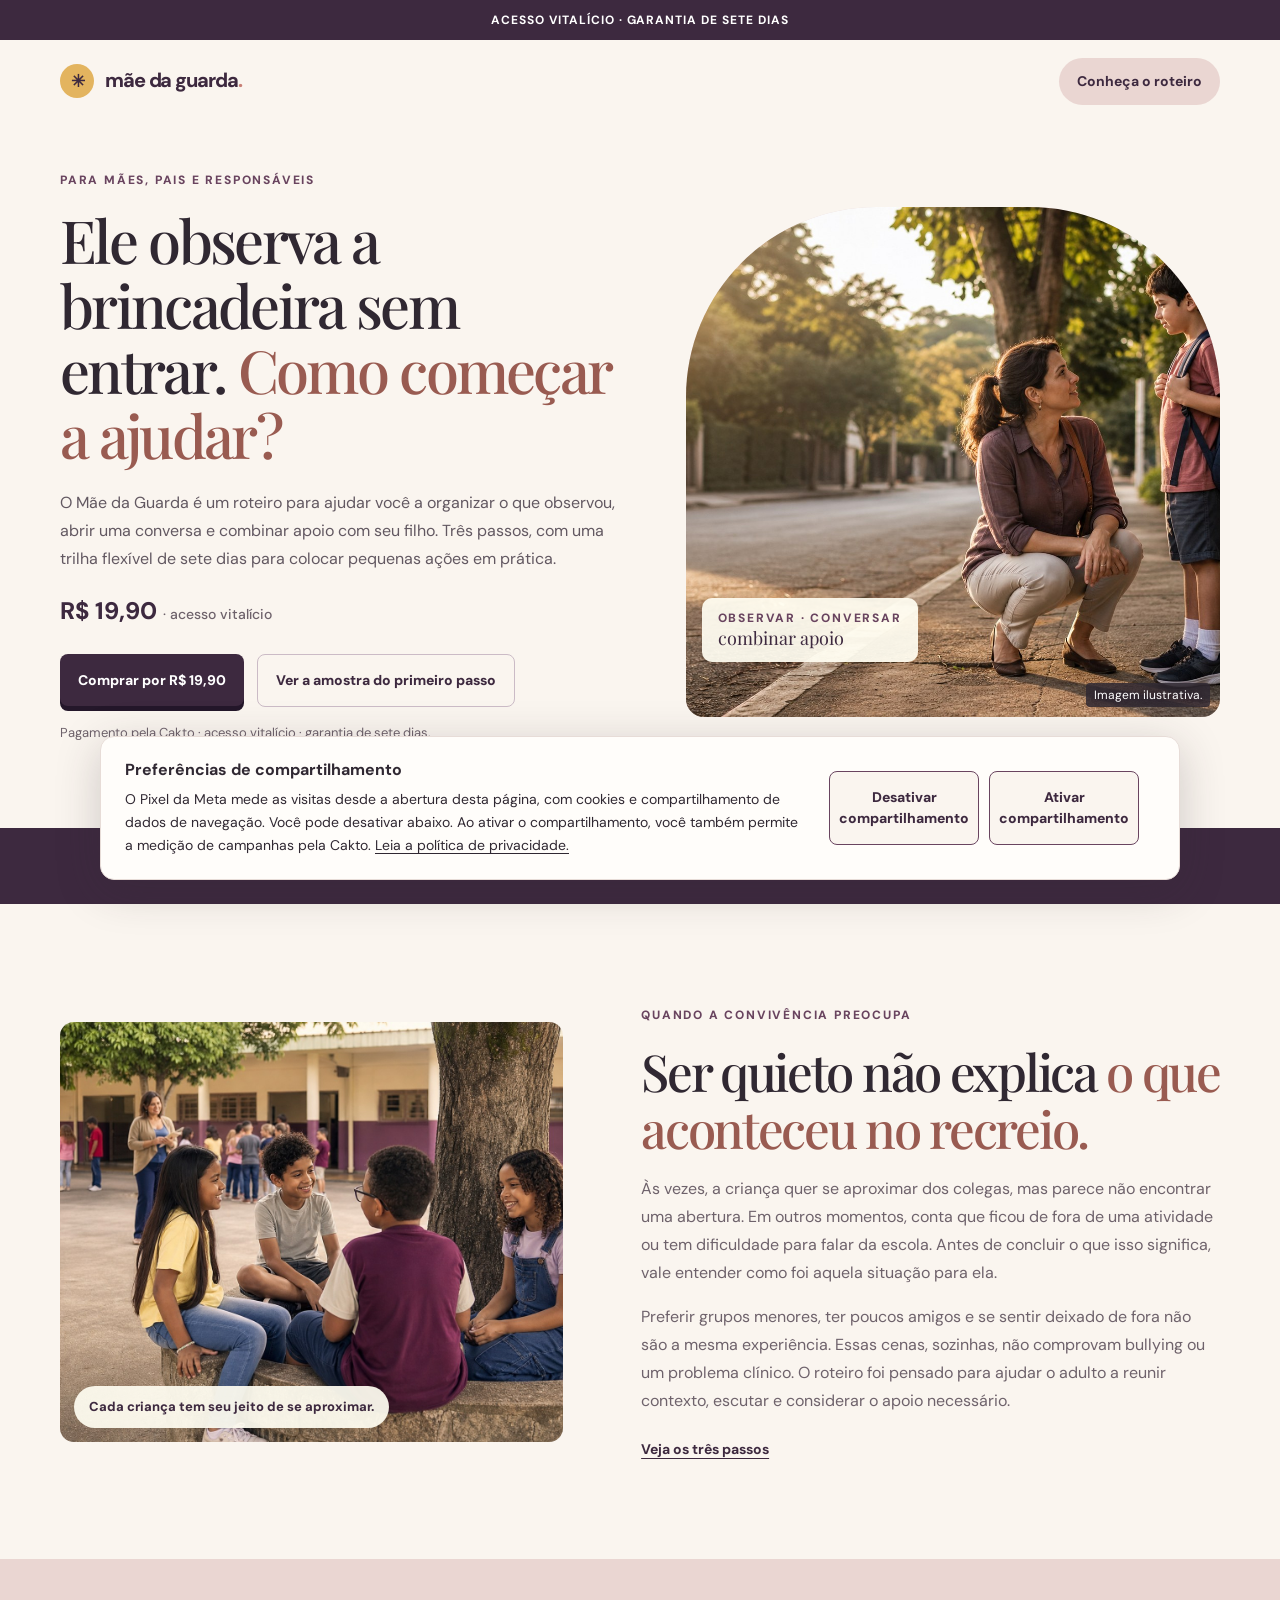
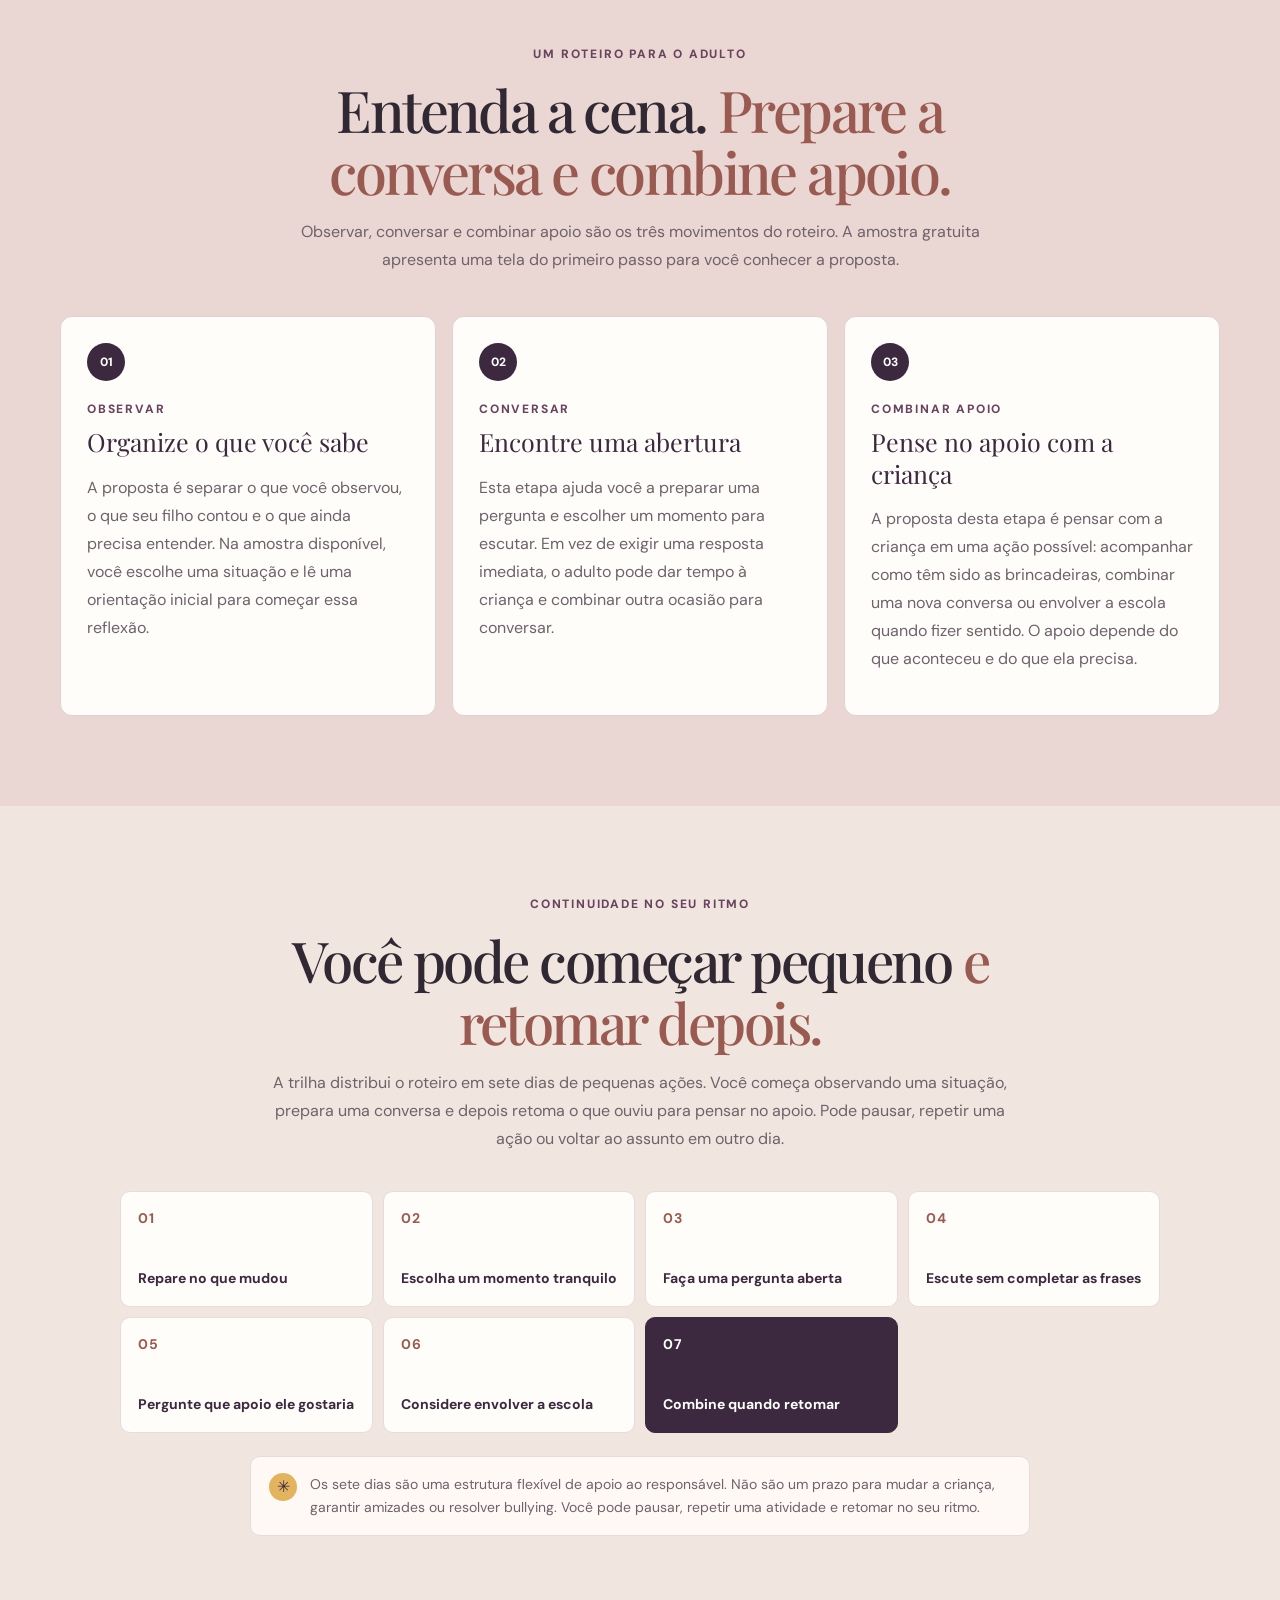
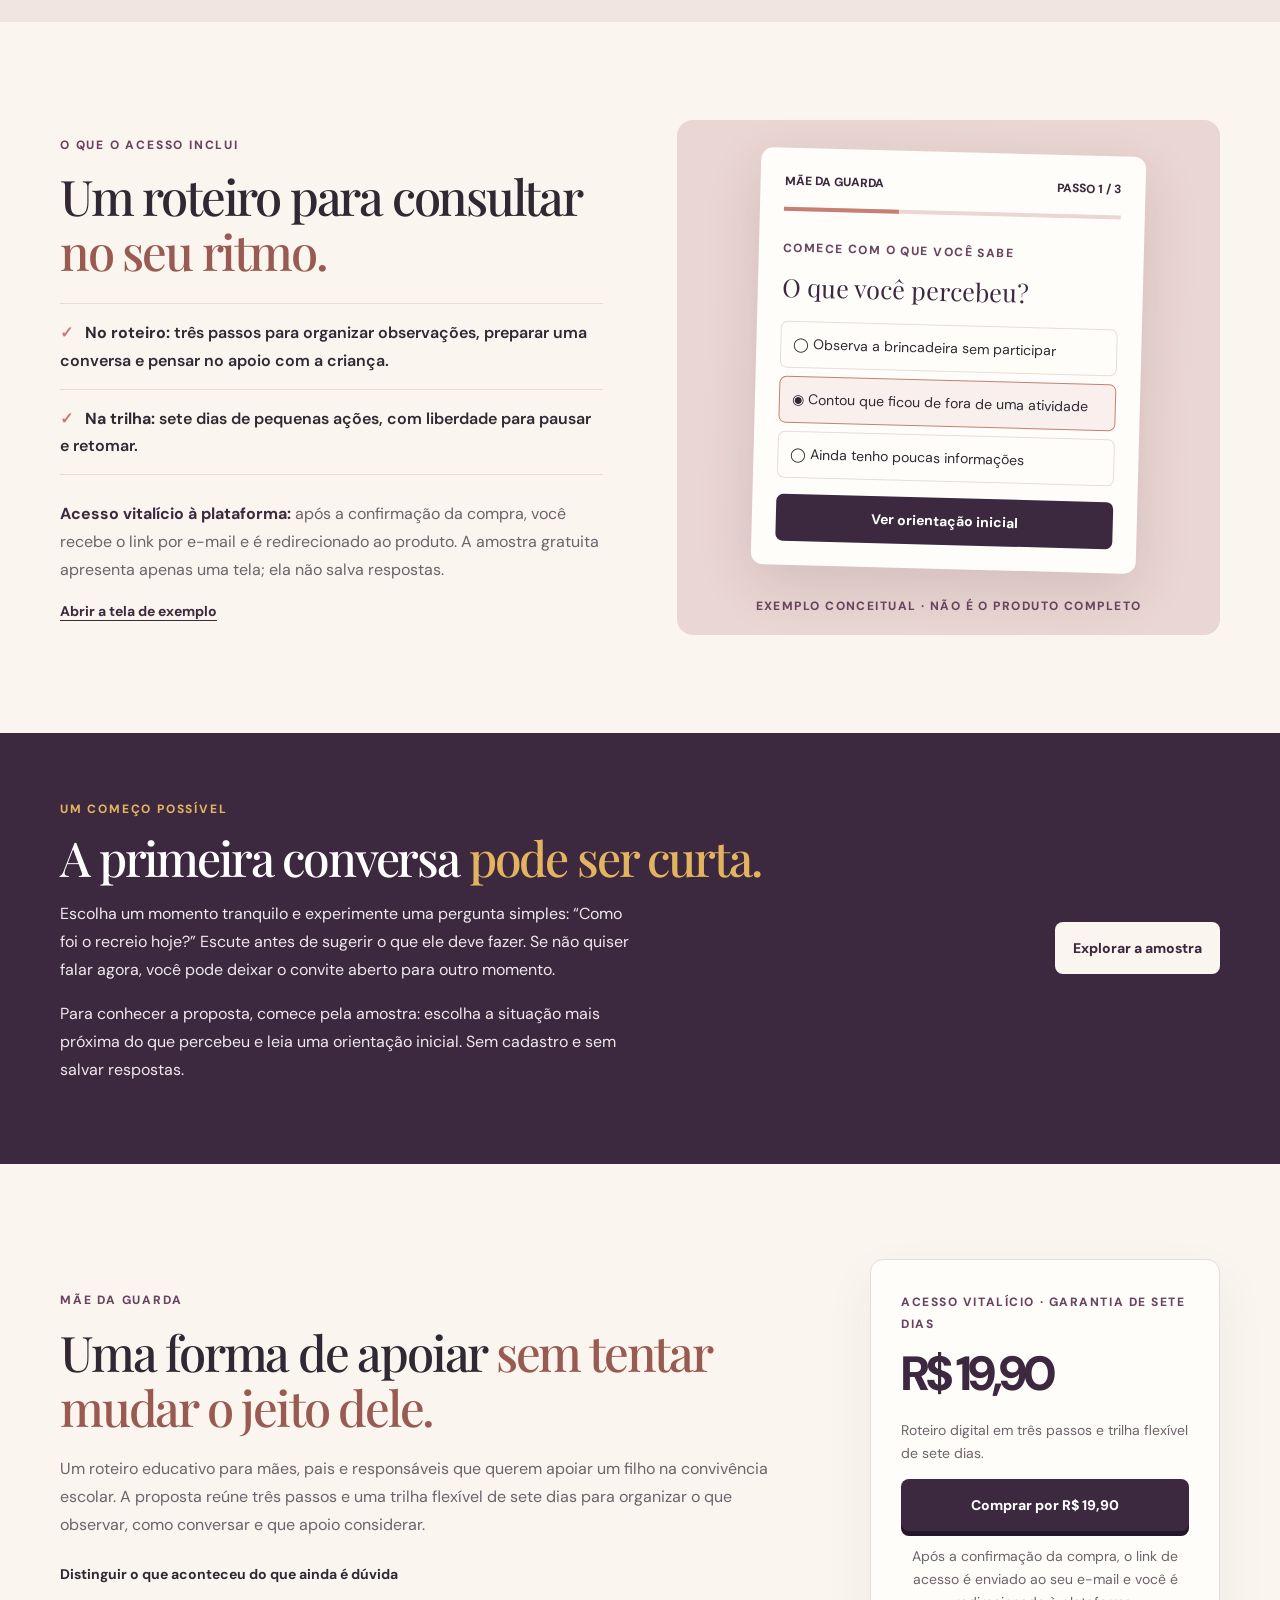
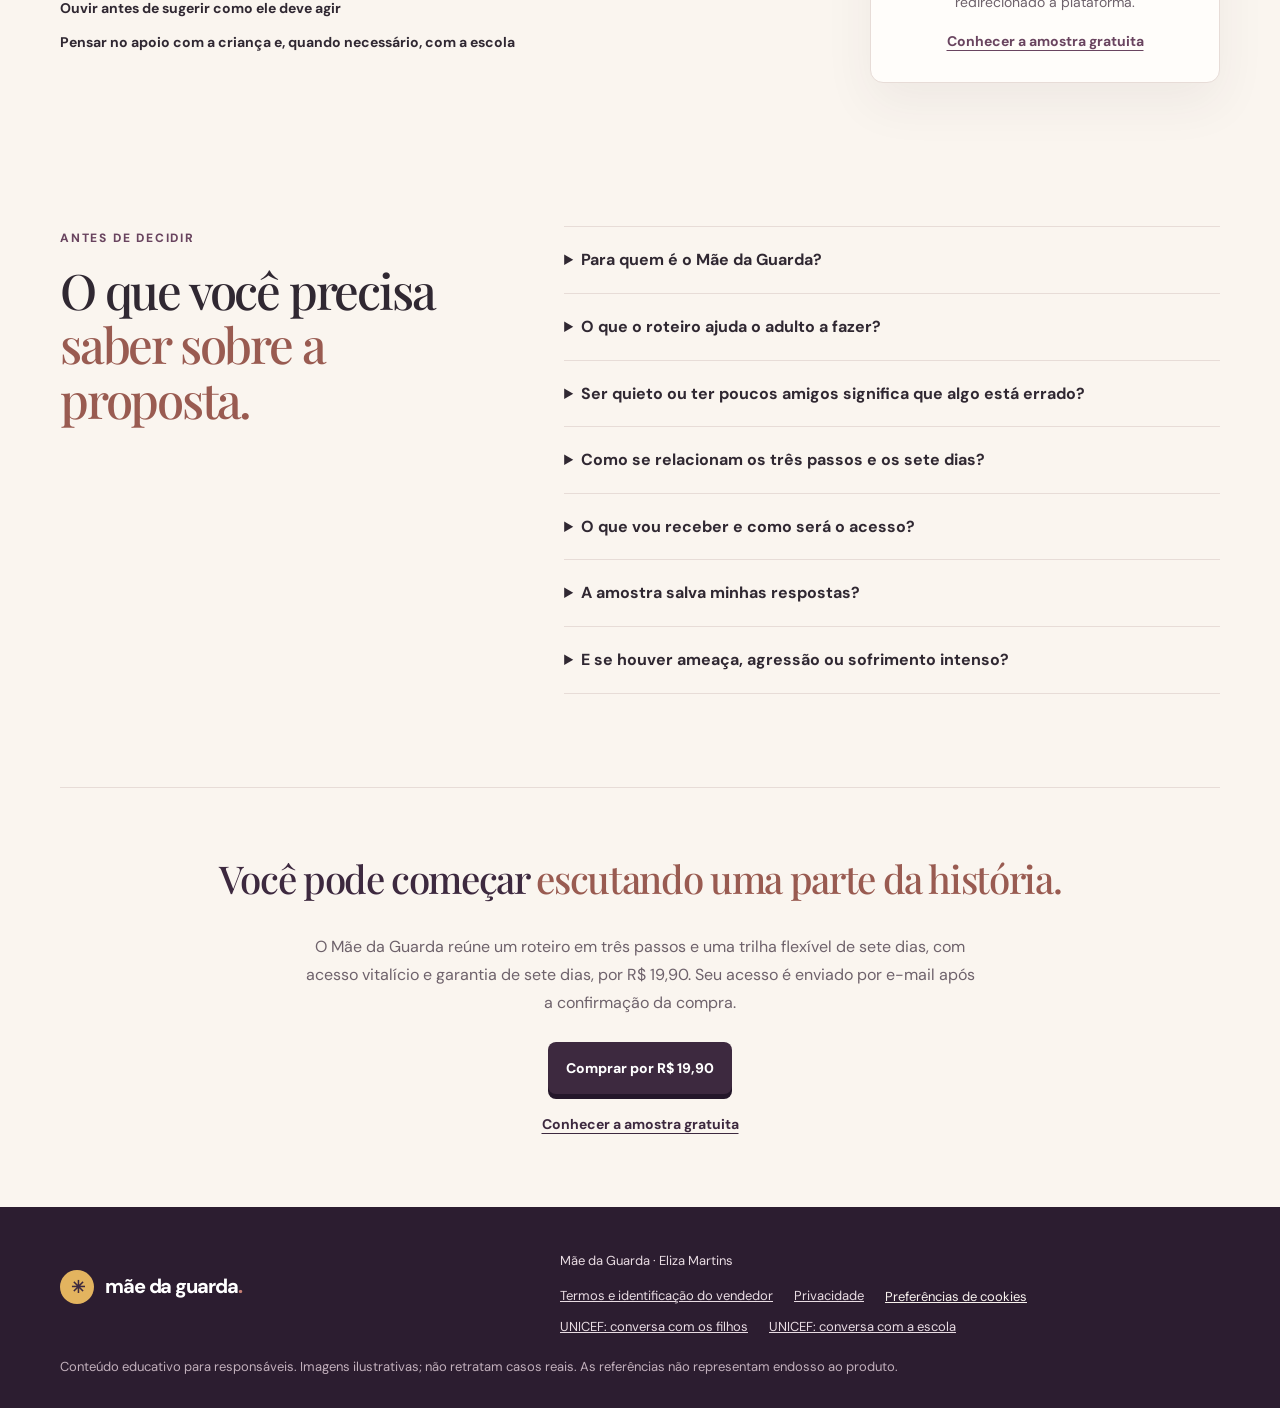
==== commit e4592397: "Inicia Meta PageView na abertura e preserva preferências de desativação" ====
--- a/pagina-vendas/index.html
+++ b/pagina-vendas/index.html
@@ -39,8 +39,8 @@
 
 <template id="cakto-tracker-template"><script src="https://api.cakto.com.br/api/product/checkout/tracker.js" async data-offer="anjwoj4_1363309"></script></template>
 <aside class="privacy-banner" id="privacy-banner" aria-labelledby="privacy-title" hidden>
-  <div><h2 id="privacy-title">Sua escolha de privacidade</h2><p>Com sua autorização, usamos cookies e compartilhamos dados de navegação com Cakto e Meta para medir visitas e campanhas e identificar a origem dos anúncios. Você pode recusar e continuar navegando. <a href="privacidade.html">Leia a política de privacidade.</a></p></div>
-  <div class="privacy-actions"><button type="button" class="button secondary" id="privacy-reject">Recusar compartilhamento</button><button type="button" class="button secondary" id="privacy-accept">Aceitar compartilhamento</button></div>
+  <div><h2 id="privacy-title">Preferências de compartilhamento</h2><p>O Pixel da Meta mede as visitas desde a abertura desta página, com cookies e compartilhamento de dados de navegação. Você pode desativar abaixo. Ao ativar o compartilhamento, você também permite a medição de campanhas pela Cakto. <a href="privacidade.html">Leia a política de privacidade.</a></p></div>
+  <div class="privacy-actions"><button type="button" class="button secondary" id="privacy-reject">Desativar compartilhamento</button><button type="button" class="button secondary" id="privacy-accept">Ativar compartilhamento</button></div>
 </aside>
 </body></html>
 
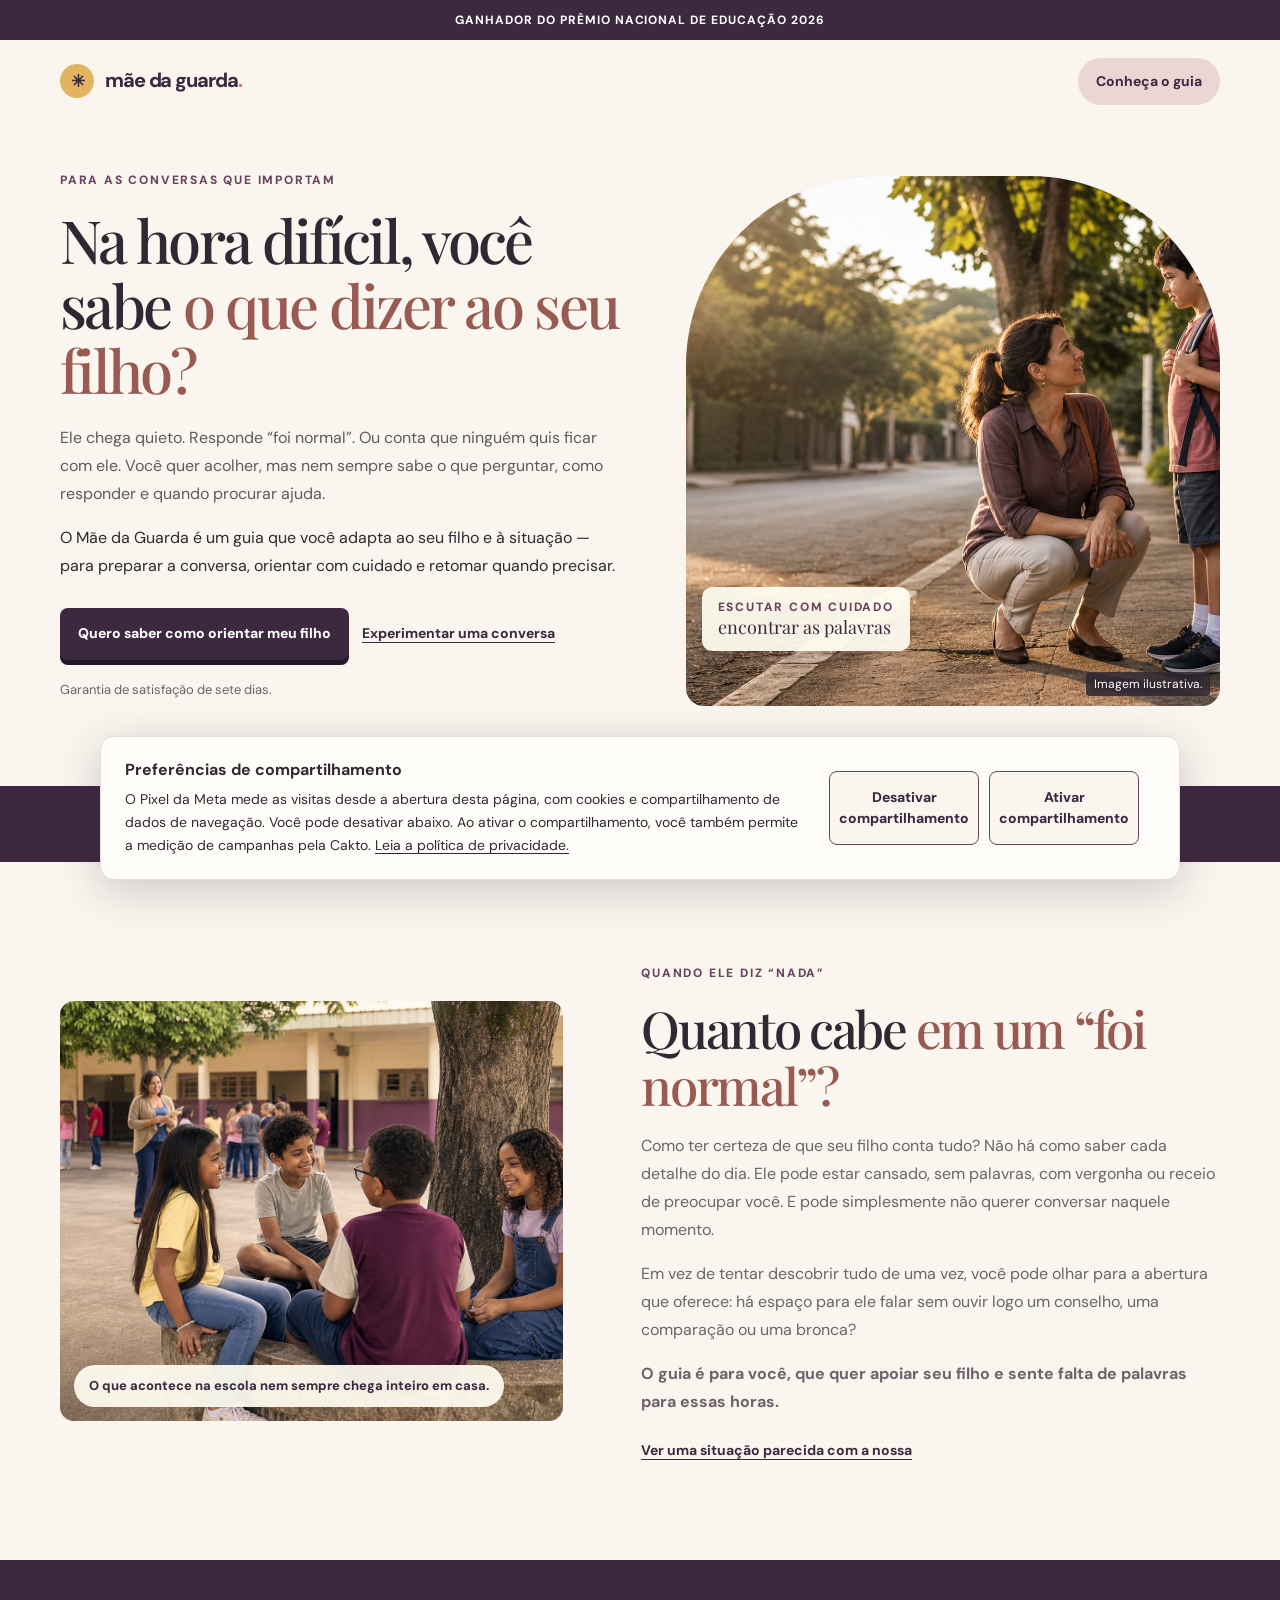
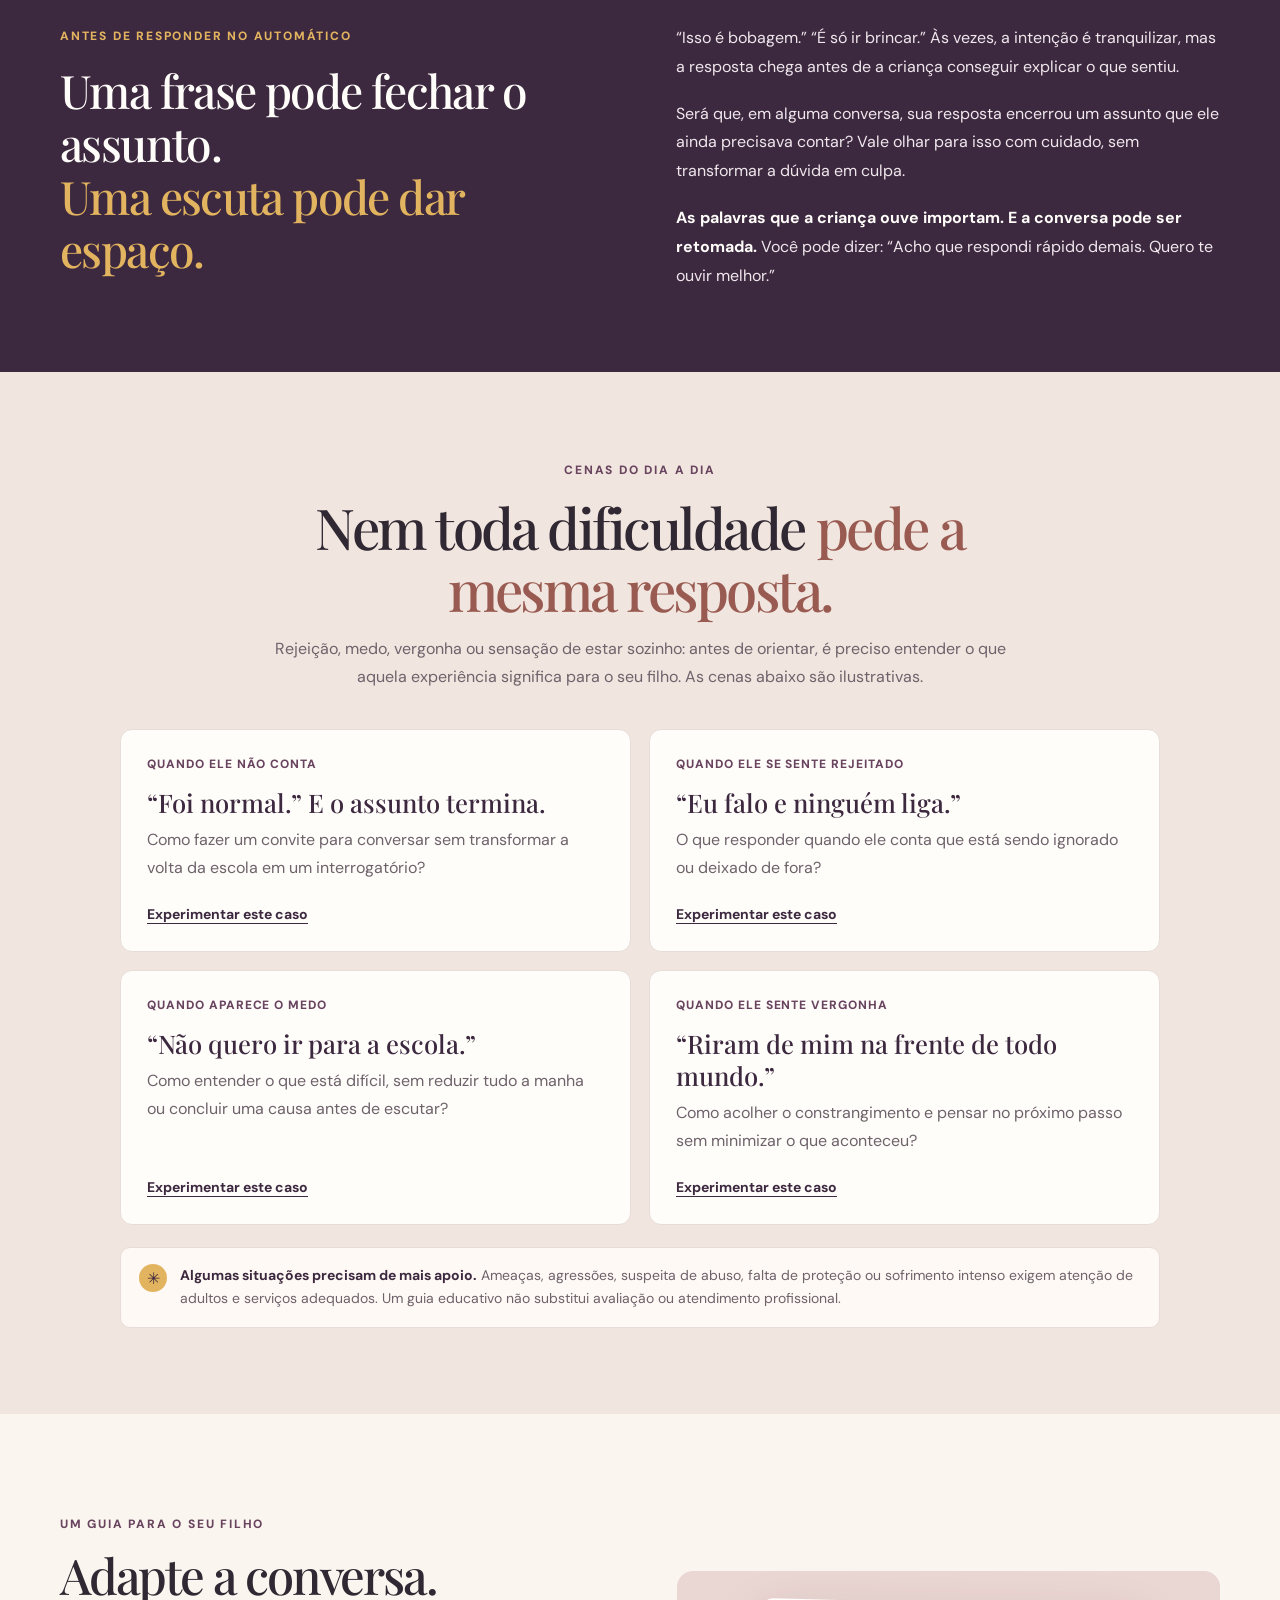
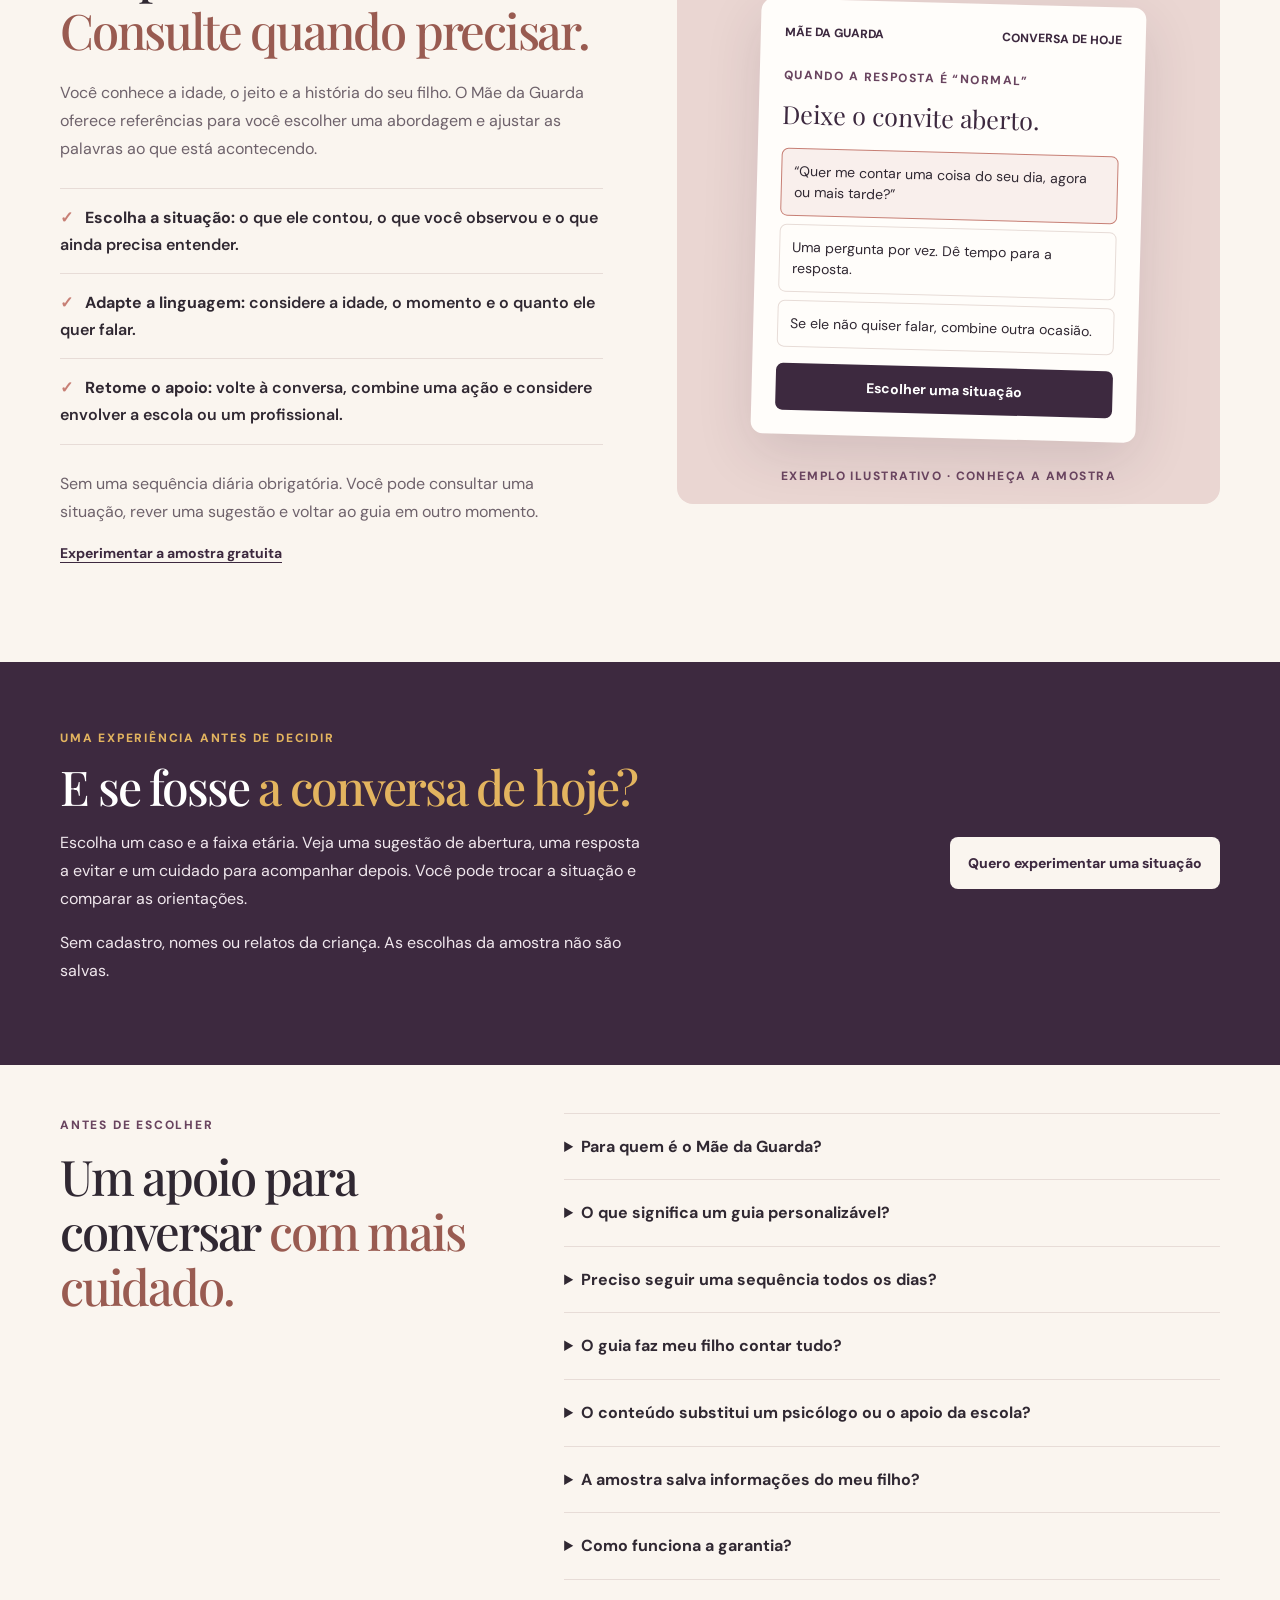
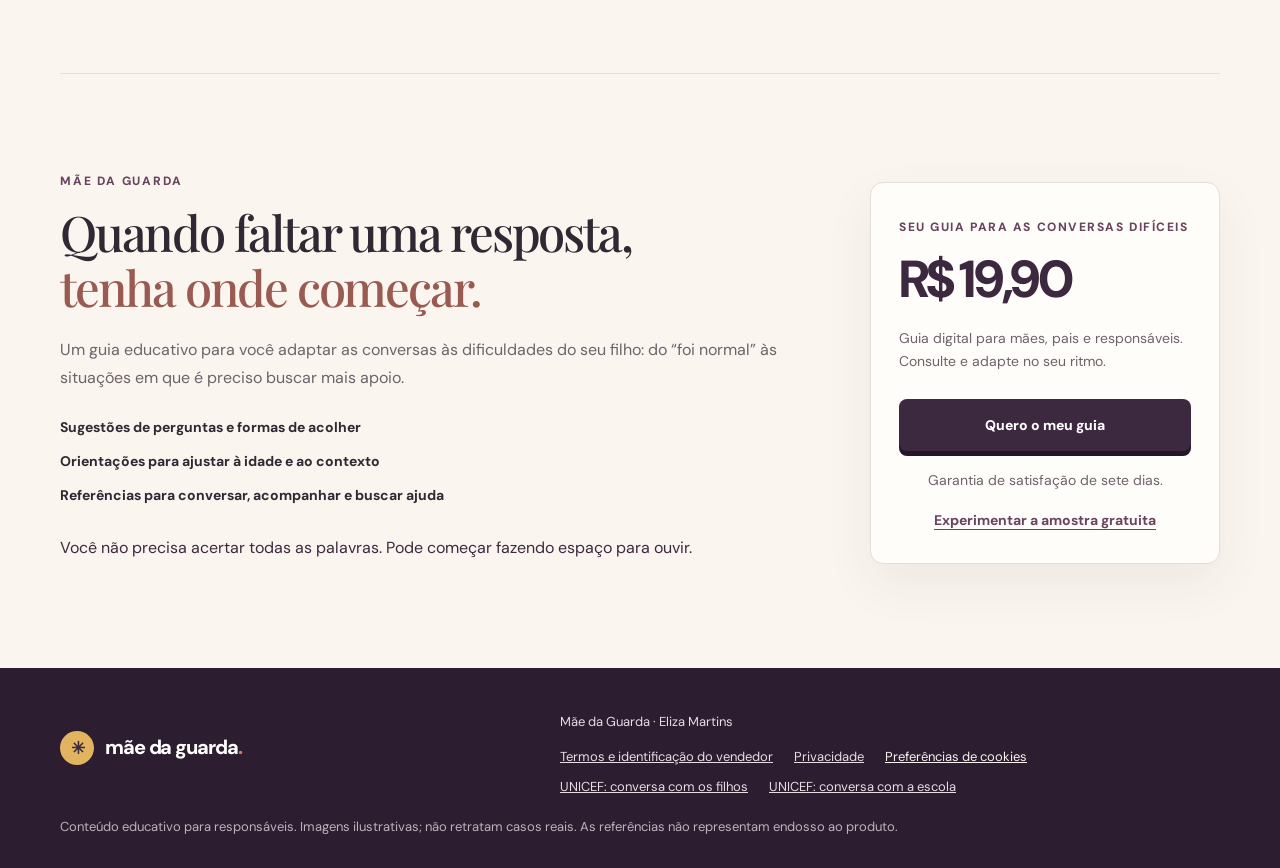
==== commit eef94349: "Reposiciona oferta como guia adaptável e amplia amostra por situação e idade" ====
--- a/pagina-vendas/index.html
+++ b/pagina-vendas/index.html
@@ -3,38 +3,27 @@
 <head>
 <meta charset="utf-8"><meta name="viewport" content="width=device-width,initial-scale=1"><meta name="theme-color" content="#3d293f">
 <meta name="facebook-domain-verification" content="p0mdw9wgipopwd0lmm6g5ydka2myls" />
-<meta name="description" content="Seu filho observa a brincadeira sem entrar? Conheça a proposta do Mãe da Guarda para observar, conversar e combinar apoio. R$ 19,90. Roteiro em três passos, acesso vitalício e garantia de sete dias.">
-<meta property="og:title" content="Mãe da Guarda | Apoio à convivência escolar"><meta property="og:description" content="Uma cena no recreio merece contexto. Conheça o roteiro para mães, pais e responsáveis: observar, conversar e combinar apoio. R$ 19,90. Acesso vitalício e garantia de sete dias.">
-<title>Mãe da Guarda | Apoio à convivência escolar</title>
+<meta name="description" content="Você sabe o que dizer quando seu filho enfrenta um dia difícil? Conheça o Mãe da Guarda: um guia adaptável para escutar, orientar e reconhecer quando buscar apoio.">
+<meta property="og:title" content="Mãe da Guarda | Palavras para as conversas difíceis"><meta property="og:description" content="Quando a resposta é só normal, como continuar a conversa? Um guia para adaptar suas palavras ao que seu filho está vivendo.">
+<title>Mãe da Guarda | Palavras para as conversas difíceis</title>
 <link rel="preconnect" href="https://fonts.googleapis.com"><link rel="preconnect" href="https://fonts.gstatic.com" crossorigin><link href="https://fonts.googleapis.com/css2?family=DM+Sans:wght@400;500;600;700;800&family=Playfair+Display:ital,wght@0,400;0,500;1,400;1,500&display=swap" rel="stylesheet">
 <link rel="stylesheet" href="styles.css"><script src="config.js" defer></script><script src="page.js" defer></script><script src="marketing.js" defer></script>
 </head>
 <body>
 <a class="skip-link" href="#conteudo">Pular para o conteúdo</a>
-<div class="setup" id="offer-banner">ACESSO VITALÍCIO · GARANTIA DE SETE DIAS</div>
-<header class="top wrap"><a class="brand" href="index.html" aria-label="Mãe da Guarda"><span class="brand-icon" aria-hidden="true">✳</span> mãe da guarda<span class="dot">.</span></a><a class="nav-link" href="#como-funciona">Conheça o roteiro</a></header>
+<div class="setup" id="offer-banner">GANHADOR DO PRÊMIO NACIONAL DE EDUCAÇÃO 2026</div>
+<header class="top wrap"><a class="brand" href="index.html" aria-label="Mãe da Guarda"><span class="brand-icon" aria-hidden="true">✳</span> mãe da guarda<span class="dot">.</span></a><a class="nav-link" href="#como-funciona">Conheça o guia</a></header>
 <main id="conteudo" tabindex="-1">
-<section class="hero wrap" aria-labelledby="titulo"><div class="hero-copy"><span class="eyebrow">PARA MÃES, PAIS E RESPONSÁVEIS</span><h1 id="titulo">Ele observa a brincadeira sem entrar. <em>Como começar a ajudar?</em></h1><p class="lead">O Mãe da Guarda é um roteiro para ajudar você a organizar o que observou, abrir uma conversa e combinar apoio com seu filho. Três passos, com uma trilha flexível de sete dias para colocar pequenas ações em prática.</p><p class="hero-price">R$ 19,90 <span>· acesso vitalício</span></p><div class="actions"><a class="button primary" data-buy href="https://pay.cakto.com.br/anjwoj4_1363309" aria-describedby="hero-status">Comprar por R$ 19,90</a><a class="button secondary" href="amostra.html">Ver a amostra do primeiro passo</a></div><p class="meta" id="hero-status">Pagamento pela Cakto · acesso vitalício · garantia de sete dias.</p></div><figure class="hero-art"><img src="assets/hero-mae-filho.jpg" alt="Mãe escuta o filho no caminho para casa depois da escola"><figcaption>Imagem ilustrativa.</figcaption><div class="art-note"><span>OBSERVAR · CONVERSAR</span><b>combinar apoio</b></div></figure></section>
-<section class="truth-bar"><div class="wrap truth-inner"><strong>Escute antes de sugerir uma solução.</strong><span>A primeira conversa pode ser curta, sem pedir que ele conte tudo de uma vez.</span></div></section>
-<section class="opening wrap"><div class="opening-image"><img src="assets/patio-escola.jpg" alt="Crianças conversam em grupo no pátio da escola" loading="lazy"><span>Cada criança tem seu jeito de se aproximar.</span></div><div class="opening-copy"><span class="eyebrow">QUANDO A CONVIVÊNCIA PREOCUPA</span><h2>Ser quieto não explica <em>o que aconteceu no recreio.</em></h2><p>Às vezes, a criança quer se aproximar dos colegas, mas parece não encontrar uma abertura. Em outros momentos, conta que ficou de fora de uma atividade ou tem dificuldade para falar da escola. Antes de concluir o que isso significa, vale entender como foi aquela situação para ela.</p><p>Preferir grupos menores, ter poucos amigos e se sentir deixado de fora não são a mesma experiência. Essas cenas, sozinhas, não comprovam bullying ou um problema clínico. O roteiro foi pensado para ajudar o adulto a reunir contexto, escutar e considerar o apoio necessário.</p><a class="text-link" href="#como-funciona">Veja os três passos</a></div></section>
-<section class="method" id="como-funciona"><div class="wrap"><div class="section-head"><span class="eyebrow">UM ROTEIRO PARA O ADULTO</span><h2>Entenda a cena. <em>Prepare a conversa e combine apoio.</em></h2><p>Observar, conversar e combinar apoio são os três movimentos do roteiro. A amostra gratuita apresenta uma tela do primeiro passo para você conhecer a proposta.</p></div><div class="steps">
-<article><span class="step-num" aria-hidden="true">01</span><small>OBSERVAR</small><h3>Organize o que você sabe</h3><p>A proposta é separar o que você observou, o que seu filho contou e o que ainda precisa entender. Na amostra disponível, você escolhe uma situação e lê uma orientação inicial para começar essa reflexão.</p></article>
-<article><span class="step-num" aria-hidden="true">02</span><small>CONVERSAR</small><h3>Encontre uma abertura</h3><p>Esta etapa ajuda você a preparar uma pergunta e escolher um momento para escutar. Em vez de exigir uma resposta imediata, o adulto pode dar tempo à criança e combinar outra ocasião para conversar.</p></article>
-<article><span class="step-num" aria-hidden="true">03</span><small>COMBINAR APOIO</small><h3>Pense no apoio com a criança</h3><p>A proposta desta etapa é pensar com a criança em uma ação possível: acompanhar como têm sido as brincadeiras, combinar uma nova conversa ou envolver a escola quando fizer sentido. O apoio depende do que aconteceu e do que ela precisa.</p></article>
-</div></div></section>
-<section class="trail" id="trilha"><div class="wrap trail-wrap"><div class="trail-intro"><span class="eyebrow">CONTINUIDADE NO SEU RITMO</span><h2>Você pode começar pequeno <em>e retomar depois.</em></h2><p>A trilha distribui o roteiro em sete dias de pequenas ações. Você começa observando uma situação, prepara uma conversa e depois retoma o que ouviu para pensar no apoio. Pode pausar, repetir uma ação ou voltar ao assunto em outro dia.</p></div><div class="day-grid"><article><b>01</b><span>Repare no que mudou</span></article><article><b>02</b><span>Escolha um momento tranquilo</span></article><article><b>03</b><span>Faça uma pergunta aberta</span></article><article><b>04</b><span>Escute sem completar as frases</span></article><article><b>05</b><span>Pergunte que apoio ele gostaria</span></article><article><b>06</b><span>Considere envolver a escola</span></article><article class="day-final"><b>07</b><span>Combine quando retomar</span></article></div><div class="trail-note"><span class="spark" aria-hidden="true">✳</span><p>Os sete dias são uma estrutura flexível de apoio ao responsável. Não são um prazo para mudar a criança, garantir amizades ou resolver bullying. Você pode pausar, repetir uma atividade e retomar no seu ritmo.</p></div></div></section>
-<section class="inside wrap"><div class="inside-copy"><span class="eyebrow">O QUE O ACESSO INCLUI</span><h2>Um roteiro para consultar <em>no seu ritmo.</em></h2><ul><li><strong>No roteiro:</strong> três passos para organizar observações, preparar uma conversa e pensar no apoio com a criança.</li><li><strong>Na trilha:</strong> sete dias de pequenas ações, com liberdade para pausar e retomar.</li></ul><p><strong>Acesso vitalício à plataforma:</strong> após a confirmação da compra, você recebe o link por e-mail e é redirecionado ao produto. A amostra gratuita apresenta apenas uma tela; ela não salva respostas.</p><a class="text-link" href="amostra.html">Abrir a tela de exemplo</a></div><div class="inside-visual"><div class="mini-screen" aria-label="Ilustração de uma tela conceitual do primeiro passo"><div class="screen-top"><span>MÃE DA GUARDA</span><span>PASSO 1 / 3</span></div><div class="screen-line"><i></i></div><span class="screen-label">COMECE COM O QUE VOCÊ SABE</span><h3>O que você percebeu?</h3><div class="screen-choice">◯ Observa a brincadeira sem participar</div><div class="screen-choice active">◉ Contou que ficou de fora de uma atividade</div><div class="screen-choice">◯ Ainda tenho poucas informações</div><div class="screen-next">Ver orientação inicial</div></div><span class="visual-caption">EXEMPLO CONCEITUAL · NÃO É O PRODUTO COMPLETO</span></div></section>
-<section class="sample-band"><div class="wrap sample-inner"><div><span class="eyebrow">UM COMEÇO POSSÍVEL</span><h2>A primeira conversa <em>pode ser curta.</em></h2><p>Escolha um momento tranquilo e experimente uma pergunta simples: “Como foi o recreio hoje?” Escute antes de sugerir o que ele deve fazer. Se não quiser falar agora, você pode deixar o convite aberto para outro momento.</p><p>Para conhecer a proposta, comece pela amostra: escolha a situação mais próxima do que percebeu e leia uma orientação inicial. Sem cadastro e sem salvar respostas.</p></div><a class="button light" href="amostra.html">Explorar a amostra</a></div></section>
-<section class="offer wrap" id="oferta"><div class="offer-copy"><span class="eyebrow">MÃE DA GUARDA</span><h2>Uma forma de apoiar <em>sem tentar mudar o jeito dele.</em></h2><p>Um roteiro educativo para mães, pais e responsáveis que querem apoiar um filho na convivência escolar. A proposta reúne três passos e uma trilha flexível de sete dias para organizar o que observar, como conversar e que apoio considerar.</p><div class="offer-points"><span>Distinguir o que aconteceu do que ainda é dúvida</span><span>Ouvir antes de sugerir como ele deve agir</span><span>Pensar no apoio com a criança e, quando necessário, com a escola</span></div></div><div class="price-card"><span class="price-eyebrow">ACESSO VITALÍCIO · GARANTIA DE SETE DIAS</span><div class="price">R$ 19,90</div><p>Roteiro digital em três passos e trilha flexível de sete dias.</p><a class="button primary full" data-buy href="https://pay.cakto.com.br/anjwoj4_1363309" aria-describedby="access-description">Comprar por R$ 19,90</a><small id="access-description">Após a confirmação da compra, o link de acesso é enviado ao seu e-mail e você é redirecionado à plataforma.</small><a class="demo-link" href="amostra.html">Conhecer a amostra gratuita</a></div></section>
-<section class="faq wrap" id="perguntas"><div><span class="eyebrow">ANTES DE DECIDIR</span><h2>O que você precisa <em>saber sobre a proposta.</em></h2></div><div class="faq-list">
-<details><summary>Para quem é o Mãe da Guarda?</summary><p>Para mães, pais e responsáveis que querem entender e apoiar a convivência escolar de uma criança: quando ela parece não encontrar uma abertura para se aproximar, conta que ficou de fora ou tem dificuldade para falar do assunto. O roteiro é usado pelo adulto responsável e respeita o contexto de cada criança.</p></details>
-<details><summary>O que o roteiro ajuda o adulto a fazer?</summary><p>A proposta é organizar observações, preparar uma conversa sem pressionar e pensar em uma ação possível com a criança. O roteiro é voltado ao adulto; não oferece treinamento para tornar a criança popular ou extrovertida, diagnóstico, resultado clínico, amizades garantidas ou solução para bullying.</p></details>
-<details><summary>Ser quieto ou ter poucos amigos significa que algo está errado?</summary><p>Não necessariamente. Algumas crianças preferem grupos menores ou precisam de mais tempo para iniciar uma conversa. Isso é diferente de querer participar e não encontrar uma abertura. Escute como ela vive a situação, sem transformar seu jeito em defeito nem concluir que há bullying apenas por uma cena.</p></details>
-<details><summary>Como se relacionam os três passos e os sete dias?</summary><p>Observar, conversar e combinar apoio são os três passos centrais. A trilha distribui essas ações em sete dias: perceber uma situação, abrir uma conversa, escutar e retomar o apoio. Você pode pausar e repetir. O período organiza o uso pelo responsável; não é prazo para conseguir amigos, mudar comportamento ou resolver bullying.</p></details>
-<details><summary>O que vou receber e como será o acesso?</summary><p>Você recebe acesso vitalício à plataforma com o roteiro em três passos e a trilha flexível de sete dias. Após a confirmação da compra pela Cakto, o link de acesso é enviado ao e-mail informado e você é redirecionado ao produto. Confira o endereço de e-mail antes de concluir a compra.</p></details>
-<details><summary>A amostra salva minhas respostas?</summary><p>Não. A opção escolhida serve apenas para mostrar uma orientação naquela tela. A amostra não pede cadastro, não envia sua escolha e não mantém um histórico das respostas.</p></details>
-<details><summary>E se houver ameaça, agressão ou sofrimento intenso?</summary><p>Priorize a segurança da criança e busque ajuda da escola e dos profissionais ou serviços locais adequados. Não espere o fim de uma trilha para pedir ajuda. Este material é educativo.</p></details>
-</div></section><section class="closing wrap" aria-labelledby="fechamento"><h2 id="fechamento">Você pode começar <em>escutando uma parte da história.</em></h2><p>O Mãe da Guarda reúne um roteiro em três passos e uma trilha flexível de sete dias, com acesso vitalício e garantia de sete dias, por R$ 19,90. Seu acesso é enviado por e-mail após a confirmação da compra.</p><a class="button primary" data-buy href="https://pay.cakto.com.br/anjwoj4_1363309">Comprar por R$ 19,90</a><br><a class="text-link closing-sample" href="amostra.html">Conhecer a amostra gratuita</a></section></main>
+<section class="hero wrap" aria-labelledby="titulo"><div class="hero-copy"><span class="eyebrow">PARA AS CONVERSAS QUE IMPORTAM</span><h1 id="titulo">Na hora difícil, você sabe <em>o que dizer ao seu filho?</em></h1><p class="lead">Ele chega quieto. Responde “foi normal”. Ou conta que ninguém quis ficar com ele. Você quer acolher, mas nem sempre sabe o que perguntar, como responder e quando procurar ajuda.</p><p class="hero-support">O Mãe da Guarda é um guia que você adapta ao seu filho e à situação — para preparar a conversa, orientar com cuidado e retomar quando precisar.</p><div class="actions"><a class="button primary" href="#oferta" aria-describedby="hero-status">Quero saber como orientar meu filho</a><a class="text-link" href="amostra.html">Experimentar uma conversa</a></div><p class="meta" id="hero-status">Garantia de satisfação de sete dias.</p></div><figure class="hero-art"><img src="assets/hero-mae-filho.jpg" alt="Mãe escuta o filho no caminho para casa depois da escola"><figcaption>Imagem ilustrativa.</figcaption><div class="art-note"><span>ESCUTAR COM CUIDADO</span><b>encontrar as palavras</b></div></figure></section>
+<section class="truth-bar"><div class="wrap truth-inner"><strong>Você não precisa ter uma resposta pronta para tudo.</strong><span>Pode preparar uma forma mais cuidadosa de começar.</span></div></section>
+<section class="opening wrap"><div class="opening-image"><img src="assets/patio-escola.jpg" alt="Crianças conversam em grupo no pátio da escola" loading="lazy"><span>O que acontece na escola nem sempre chega inteiro em casa.</span></div><div class="opening-copy"><span class="eyebrow">QUANDO ELE DIZ “NADA”</span><h2>Quanto cabe <em>em um “foi normal”?</em></h2><p>Como ter certeza de que seu filho conta tudo? Não há como saber cada detalhe do dia. Ele pode estar cansado, sem palavras, com vergonha ou receio de preocupar você. E pode simplesmente não querer conversar naquele momento.</p><p>Em vez de tentar descobrir tudo de uma vez, você pode olhar para a abertura que oferece: há espaço para ele falar sem ouvir logo um conselho, uma comparação ou uma bronca?</p><p><strong>O guia é para você, que quer apoiar seu filho e sente falta de palavras para essas horas.</strong></p><a class="text-link" href="amostra.html">Ver uma situação parecida com a nossa</a></div></section>
+<section class="conversation-band"><div class="wrap conversation-layout"><div><span class="eyebrow">ANTES DE RESPONDER NO AUTOMÁTICO</span><h2>Uma frase pode fechar o assunto.<br><em>Uma escuta pode dar espaço.</em></h2></div><div><p>“Isso é bobagem.” “É só ir brincar.” Às vezes, a intenção é tranquilizar, mas a resposta chega antes de a criança conseguir explicar o que sentiu.</p><p>Será que, em alguma conversa, sua resposta encerrou um assunto que ele ainda precisava contar? Vale olhar para isso com cuidado, sem transformar a dúvida em culpa.</p><p><strong>As palavras que a criança ouve importam. E a conversa pode ser retomada.</strong> Você pode dizer: “Acho que respondi rápido demais. Quero te ouvir melhor.”</p></div></div></section>
+<section class="trail situations" id="situacoes"><div class="wrap trail-wrap"><div class="trail-intro"><span class="eyebrow">CENAS DO DIA A DIA</span><h2>Nem toda dificuldade <em>pede a mesma resposta.</em></h2><p>Rejeição, medo, vergonha ou sensação de estar sozinho: antes de orientar, é preciso entender o que aquela experiência significa para o seu filho. As cenas abaixo são ilustrativas.</p></div><div class="situation-grid"><article><span class="case-label">QUANDO ELE NÃO CONTA</span><h3>“Foi normal.” E o assunto termina.</h3><p>Como fazer um convite para conversar sem transformar a volta da escola em um interrogatório?</p><a class="text-link" href="amostra.html?caso=normal">Experimentar este caso</a></article><article><span class="case-label">QUANDO ELE SE SENTE REJEITADO</span><h3>“Eu falo e ninguém liga.”</h3><p>O que responder quando ele conta que está sendo ignorado ou deixado de fora?</p><a class="text-link" href="amostra.html?caso=ignorado">Experimentar este caso</a></article><article><span class="case-label">QUANDO APARECE O MEDO</span><h3>“Não quero ir para a escola.”</h3><p>Como entender o que está difícil, sem reduzir tudo a manha ou concluir uma causa antes de escutar?</p><a class="text-link" href="amostra.html?caso=medo">Experimentar este caso</a></article><article><span class="case-label">QUANDO ELE SENTE VERGONHA</span><h3>“Riram de mim na frente de todo mundo.”</h3><p>Como acolher o constrangimento e pensar no próximo passo sem minimizar o que aconteceu?</p><a class="text-link" href="amostra.html?caso=vergonha">Experimentar este caso</a></article></div><div class="trail-note"><span class="spark" aria-hidden="true">✳</span><p><strong>Algumas situações precisam de mais apoio.</strong> Ameaças, agressões, suspeita de abuso, falta de proteção ou sofrimento intenso exigem atenção de adultos e serviços adequados. Um guia educativo não substitui avaliação ou atendimento profissional.</p></div></div></section>
+<section class="inside wrap" id="como-funciona"><div class="inside-copy"><span class="eyebrow">UM GUIA PARA O SEU FILHO</span><h2>Adapte a conversa.<br><em>Consulte quando precisar.</em></h2><p>Você conhece a idade, o jeito e a história do seu filho. O Mãe da Guarda oferece referências para você escolher uma abordagem e ajustar as palavras ao que está acontecendo.</p><ul><li><strong>Escolha a situação:</strong> o que ele contou, o que você observou e o que ainda precisa entender.</li><li><strong>Adapte a linguagem:</strong> considere a idade, o momento e o quanto ele quer falar.</li><li><strong>Retome o apoio:</strong> volte à conversa, combine uma ação e considere envolver a escola ou um profissional.</li></ul><p>Sem uma sequência diária obrigatória. Você pode consultar uma situação, rever uma sugestão e voltar ao guia em outro momento.</p><a class="text-link" href="amostra.html">Experimentar a amostra gratuita</a></div><div class="inside-visual"><div class="mini-screen" aria-label="Exemplo ilustrativo de orientação da amostra"><div class="screen-top"><span>MÃE DA GUARDA</span><span>CONVERSA DE HOJE</span></div><span class="screen-label">QUANDO A RESPOSTA É “NORMAL”</span><h3>Deixe o convite aberto.</h3><div class="screen-choice active">“Quer me contar uma coisa do seu dia, agora ou mais tarde?”</div><div class="screen-choice">Uma pergunta por vez. Dê tempo para a resposta.</div><div class="screen-choice">Se ele não quiser falar, combine outra ocasião.</div><a class="screen-next" href="amostra.html?caso=normal">Escolher uma situação</a></div><span class="visual-caption">EXEMPLO ILUSTRATIVO · CONHEÇA A AMOSTRA</span></div></section>
+<section class="sample-band"><div class="wrap sample-inner"><div><span class="eyebrow">UMA EXPERIÊNCIA ANTES DE DECIDIR</span><h2>E se fosse <em>a conversa de hoje?</em></h2><p>Escolha um caso e a faixa etária. Veja uma sugestão de abertura, uma resposta a evitar e um cuidado para acompanhar depois. Você pode trocar a situação e comparar as orientações.</p><p>Sem cadastro, nomes ou relatos da criança. As escolhas da amostra não são salvas.</p></div><a class="button light" href="amostra.html">Quero experimentar uma situação</a></div></section>
+<section class="faq wrap" id="perguntas"><div><span class="eyebrow">ANTES DE ESCOLHER</span><h2>Um apoio para conversar <em>com mais cuidado.</em></h2></div><div class="faq-list"><details><summary>Para quem é o Mãe da Guarda?</summary><p>Para mães, pais e responsáveis que querem preparar uma conversa sobre as dificuldades da criança, especialmente na convivência escolar. O conteúdo é dirigido ao adulto e respeita o contexto de cada família.</p></details><details><summary>O que significa um guia personalizável?</summary><p>Significa adaptar as sugestões à idade, à situação e ao jeito do seu filho. Você escolhe o que faz sentido, ajusta as palavras e retoma quando precisar. Na amostra, é possível escolher um caso e uma faixa etária para experimentar essa proposta.</p></details><details><summary>Preciso seguir uma sequência todos os dias?</summary><p>Não. A proposta é consultar o guia conforme a necessidade. Não há prazo para a criança se abrir nem uma sequência diária obrigatória. Uma conversa pode ser curta e continuar em outra ocasião.</p></details><details><summary>O guia faz meu filho contar tudo?</summary><p>Não há essa garantia. Ele pode precisar de tempo ou preferir conversar com outro adulto de confiança. O guia apoia a sua forma de escutar e orientar, sem exigir confidências nem prometer mudanças no comportamento da criança.</p></details><details><summary>O conteúdo substitui um psicólogo ou o apoio da escola?</summary><p>Não. É um material educativo, sem diagnóstico ou atendimento clínico. Se houver violência, ameaça, suspeita de abuso ou sofrimento que afete a rotina, busque a escola e os profissionais ou serviços adequados. Em risco imediato, priorize a segurança e procure atendimento de emergência.</p></details><details><summary>A amostra salva informações do meu filho?</summary><p>Não. Ela não solicita nomes, relatos ou cadastro. A situação e a faixa etária escolhidas apenas mudam a orientação na tela, sem envio por formulário ou histórico salvo.</p></details><details><summary>Como funciona a garantia?</summary><p>A oferta tem garantia de satisfação de sete dias. As condições e os canais para solicitação estão disponíveis no checkout e no comprovante da compra.</p></details></div></section>
+<section class="offer wrap offer-final" id="guia-completo" aria-labelledby="oferta-titulo"><div class="offer-copy"><span class="eyebrow">MÃE DA GUARDA</span><h2 id="oferta-titulo">Quando faltar uma resposta,<br><em>tenha onde começar.</em></h2><p>Um guia educativo para você adaptar as conversas às dificuldades do seu filho: do “foi normal” às situações em que é preciso buscar mais apoio.</p><div class="offer-points"><span>Sugestões de perguntas e formas de acolher</span><span>Orientações para ajustar à idade e ao contexto</span><span>Referências para conversar, acompanhar e buscar ajuda</span></div><p class="offer-reassurance">Você não precisa acertar todas as palavras. Pode começar fazendo espaço para ouvir.</p></div><div class="price-card" id="oferta" tabindex="-1"><span class="price-eyebrow">SEU GUIA PARA AS CONVERSAS DIFÍCEIS</span><div class="price">R$ 19,90</div><p>Guia digital para mães, pais e responsáveis. Consulte e adapte no seu ritmo.</p><a class="button primary full" data-buy href="https://pay.cakto.com.br/anjwoj4_1363309" aria-describedby="offer-guarantee">Quero o meu guia</a><small id="offer-guarantee">Garantia de satisfação de sete dias.</small><a class="demo-link" href="amostra.html">Experimentar a amostra gratuita</a></div></section>
+</main>
 <footer class="footer"><div class="wrap footer-inner"><a class="brand" href="index.html" aria-label="Mãe da Guarda"><span class="brand-icon" aria-hidden="true">✳</span> mãe da guarda<span class="dot">.</span></a><div><p id="seller-line">Mãe da Guarda · Eliza Martins</p><nav class="legal-links" aria-label="Referências e políticas"><a id="terms-link" href="termos.html">Termos e identificação do vendedor</a> <a id="privacy-link" href="privacidade.html">Privacidade</a> <button class="privacy-preferences" type="button" id="preferencias-de-cookies" data-privacy-preferences>Preferências de cookies</button> <a href="https://www.unicef.org/lac/en/parenting-lac/security-protection/how-talk-your-children-about-bullying" target="_blank" rel="noopener noreferrer">UNICEF: conversa com os filhos</a> <a href="https://www.unicef.org/parenting/child-care/how-talk-school-about-bullying" target="_blank" rel="noopener noreferrer">UNICEF: conversa com a escola</a></nav></div></div><div class="wrap footnote">Conteúdo educativo para responsáveis. Imagens ilustrativas; não retratam casos reais. As referências não representam endosso ao produto.</div></footer>
 
 <template id="cakto-tracker-template"><script src="https://api.cakto.com.br/api/product/checkout/tracker.js" async data-offer="anjwoj4_1363309"></script></template>
--- a/pagina-vendas/styles.css
+++ b/pagina-vendas/styles.css
@@ -49,3 +49,8 @@
 @media(max-width:900px){.privacy-banner{display:block}.privacy-actions{margin-top:16px}.privacy-actions .button{max-width:none;flex:1}}
 @media(max-width:640px){.privacy-banner{inset:auto 10px 10px;padding:18px;max-height:70vh;overflow:auto}.privacy-actions .button{padding:12px 10px;font-size:.8125rem}.policy{padding-top:20px}.policy th,.policy td{padding:8px;overflow-wrap:anywhere}}
 .closing-sample{display:inline-block;margin-top:20px}[data-buy][aria-disabled="true"]{opacity:.65;cursor:not-allowed}
+
+/* Ângulo editorial: conversas difíceis, consulta por situação. */
+.hero-support{font-size:1rem;line-height:1.75;color:var(--ink);max-width:58ch}.hero .actions{align-items:center}.hero .text-link{display:inline-block}.hero-art{min-height:530px}.conversation-band{background:var(--plum);color:var(--white);padding:64px 0}.conversation-layout{display:grid;grid-template-columns:1fr 1fr;gap:72px;align-items:start}.conversation-layout .eyebrow{color:var(--gold)}.conversation-layout h2{font:500 clamp(2rem,3.6vw,3rem)/1.15 'Playfair Display',Georgia,serif;letter-spacing:-.035em;margin:18px 0}.conversation-layout h2 em{font-style:normal;color:var(--gold)}.conversation-layout p{font-size:1rem;line-height:1.8;color:#f0e7ed;margin:0 0 18px}.conversation-layout strong{color:var(--white)}.situation-grid{display:grid;grid-template-columns:1fr 1fr;gap:18px}.situation-grid article{background:var(--white);border:1px solid var(--line);border-radius:12px;padding:26px;display:flex;flex-direction:column;align-items:flex-start}.case-label{font-size:.75rem;letter-spacing:.08em;font-weight:800;color:var(--berry)}.situation-grid h3{font:500 1.6rem/1.25 'Playfair Display',Georgia,serif;color:var(--plum);margin:14px 0 8px}.situation-grid p{font-size:1rem;line-height:1.75;color:var(--muted);margin:0 0 22px}.situation-grid .text-link{margin-top:auto}.situations .trail-note{max-width:none;margin-top:22px}.screen-next{display:block;text-decoration:none}.inside-visual .screen-label{display:block;margin-top:24px}.offer-final{border-top:1px solid var(--line);padding-bottom:90px;scroll-margin-top:28px}.offer-final:focus{outline:none}.offer-copy .offer-reassurance{margin-top:28px;color:var(--plum)}.offer-final .price{font-size:3.25rem;letter-spacing:-.055em}.offer-final .price-card{padding:32px 28px}.offer-final .price-card .button{margin-top:12px}.offer-final .price-card small{margin:18px 0}.hero .meta{margin-top:20px}@media(max-width:820px){.conversation-layout{gap:36px}.situation-grid{gap:12px}}@media(max-width:640px){.conversation-band{padding:48px 0}.conversation-layout{grid-template-columns:1fr;gap:12px}.conversation-layout h2{font-size:2rem}.situation-grid{grid-template-columns:1fr}.situation-grid article{padding:23px}.situation-grid h3{font-size:1.5rem}.hero-art{min-height:310px}.hero .actions .text-link{text-align:center}.offer-final{padding-bottom:64px}.offer-final .price-card{padding:26px 23px}.setup{padding:12px 20px;letter-spacing:.06em}}
+
+#oferta{scroll-margin-top:24px}#oferta:focus{outline:3px solid var(--gold);outline-offset:5px}
